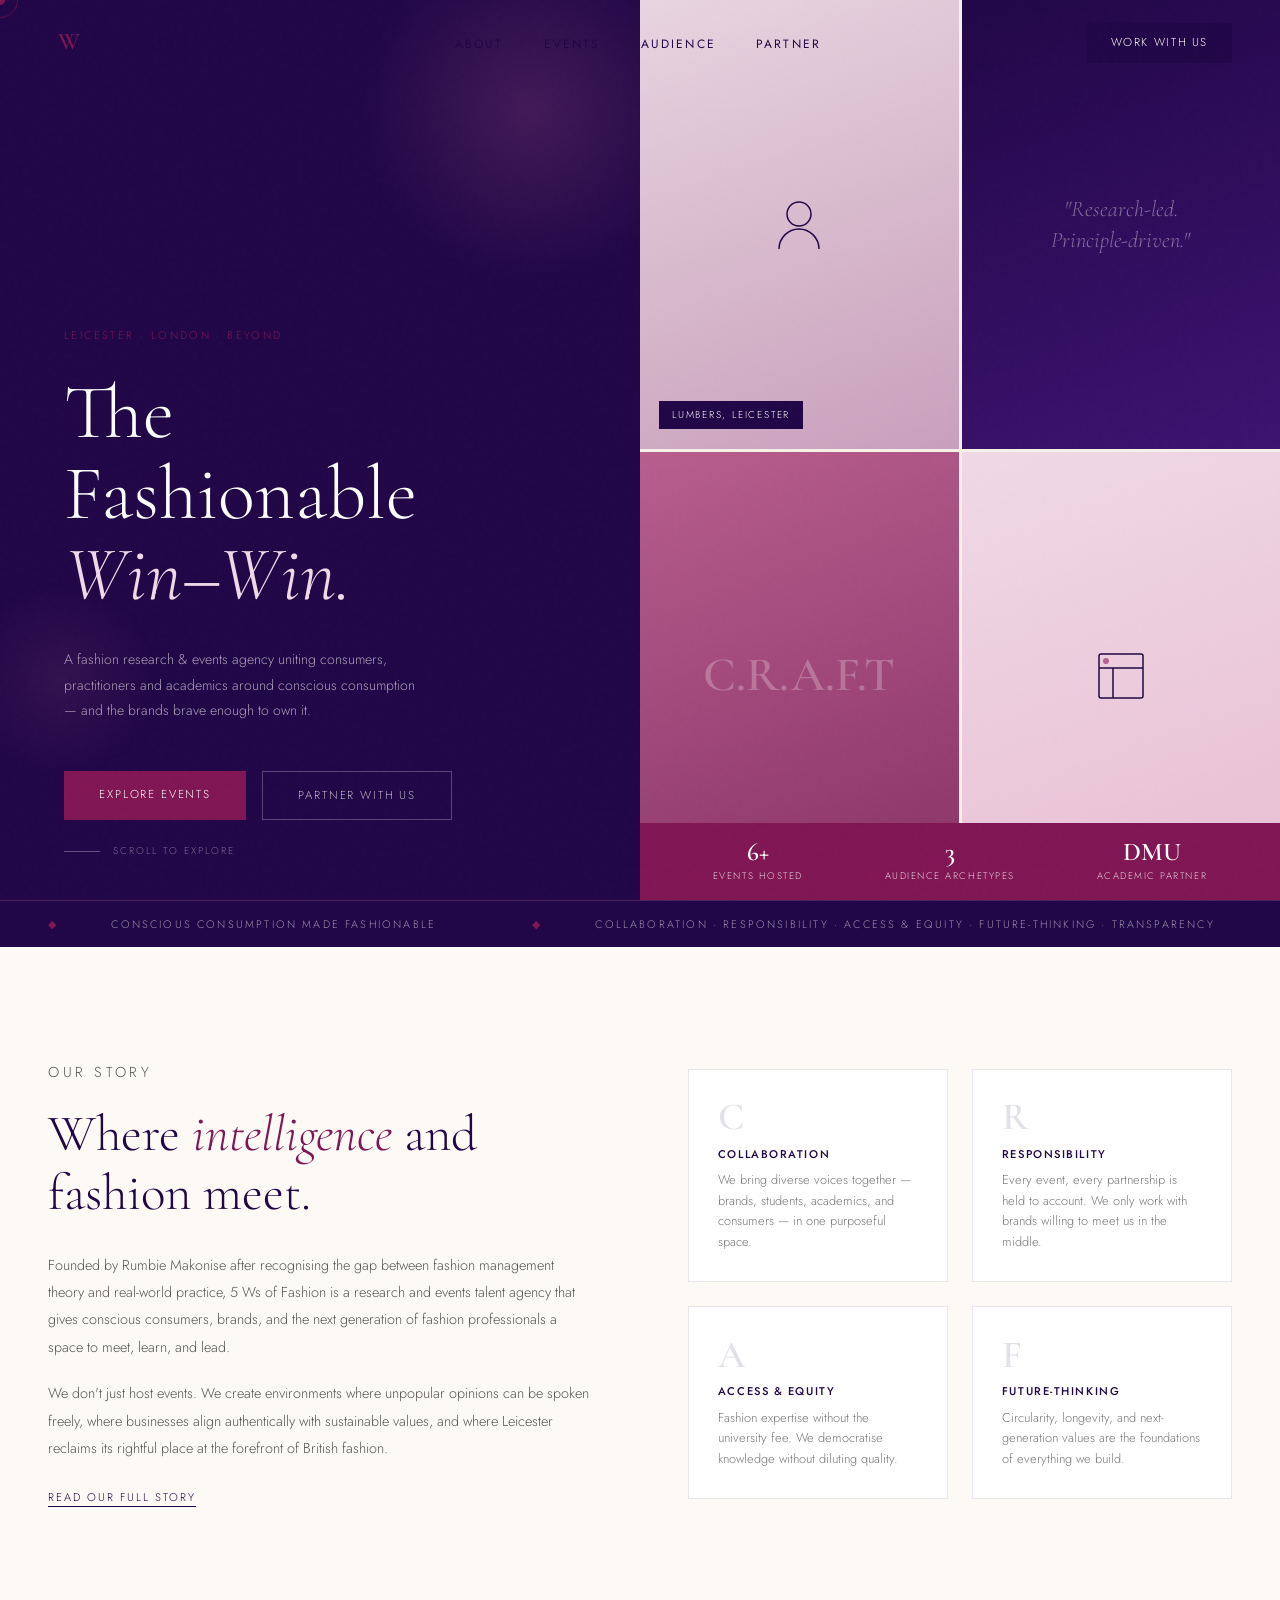
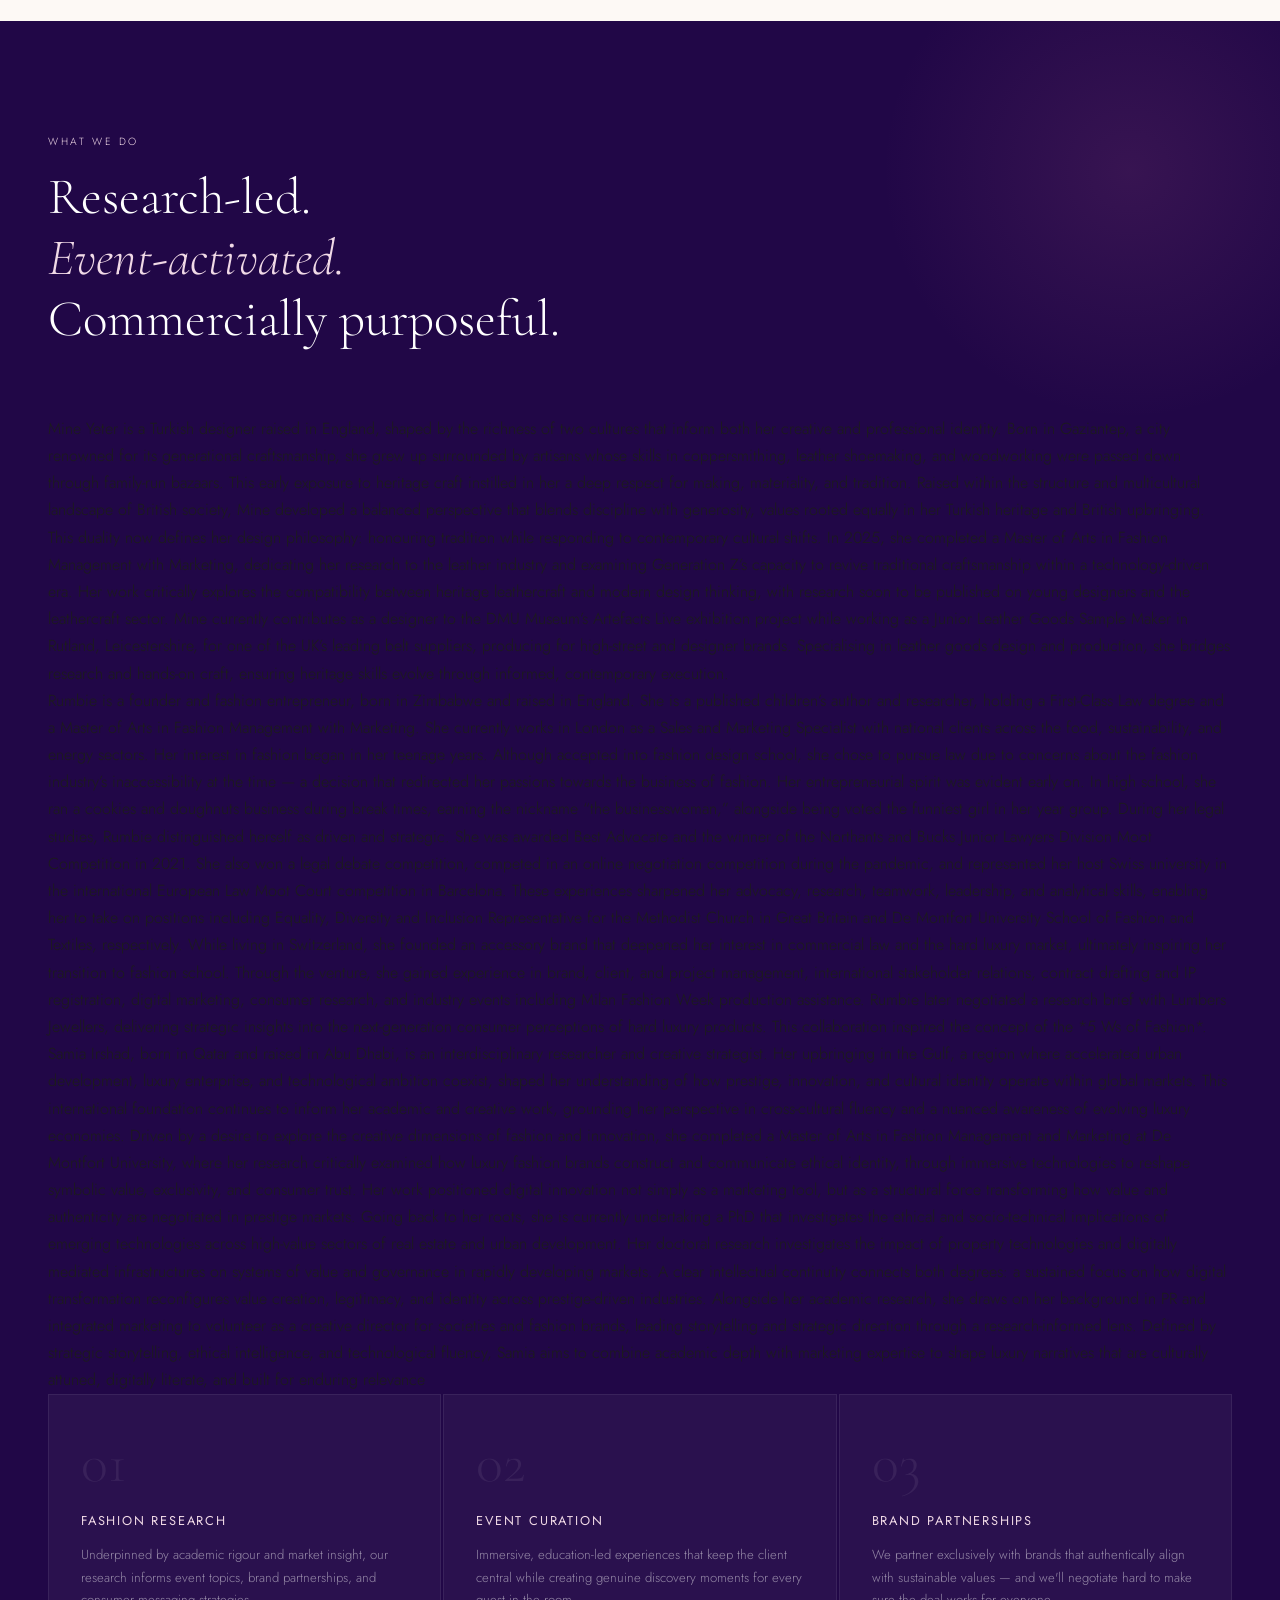
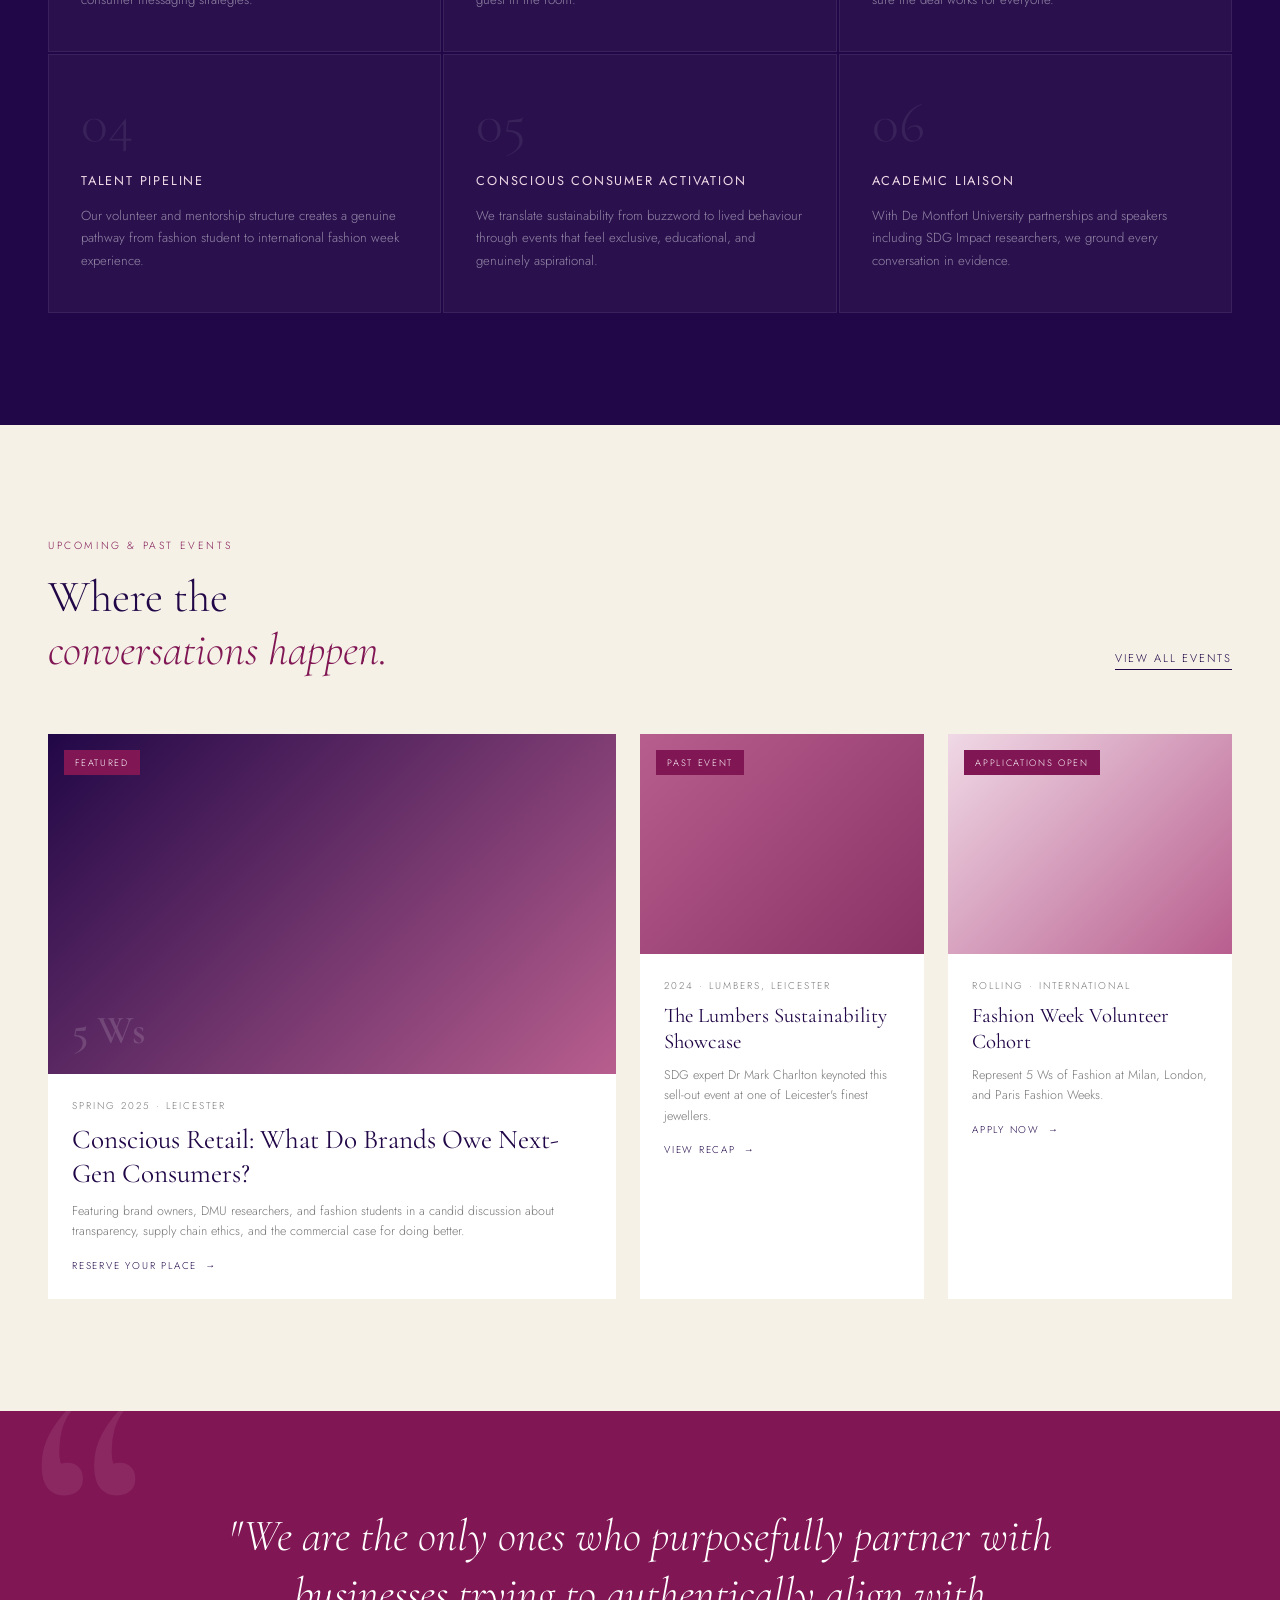
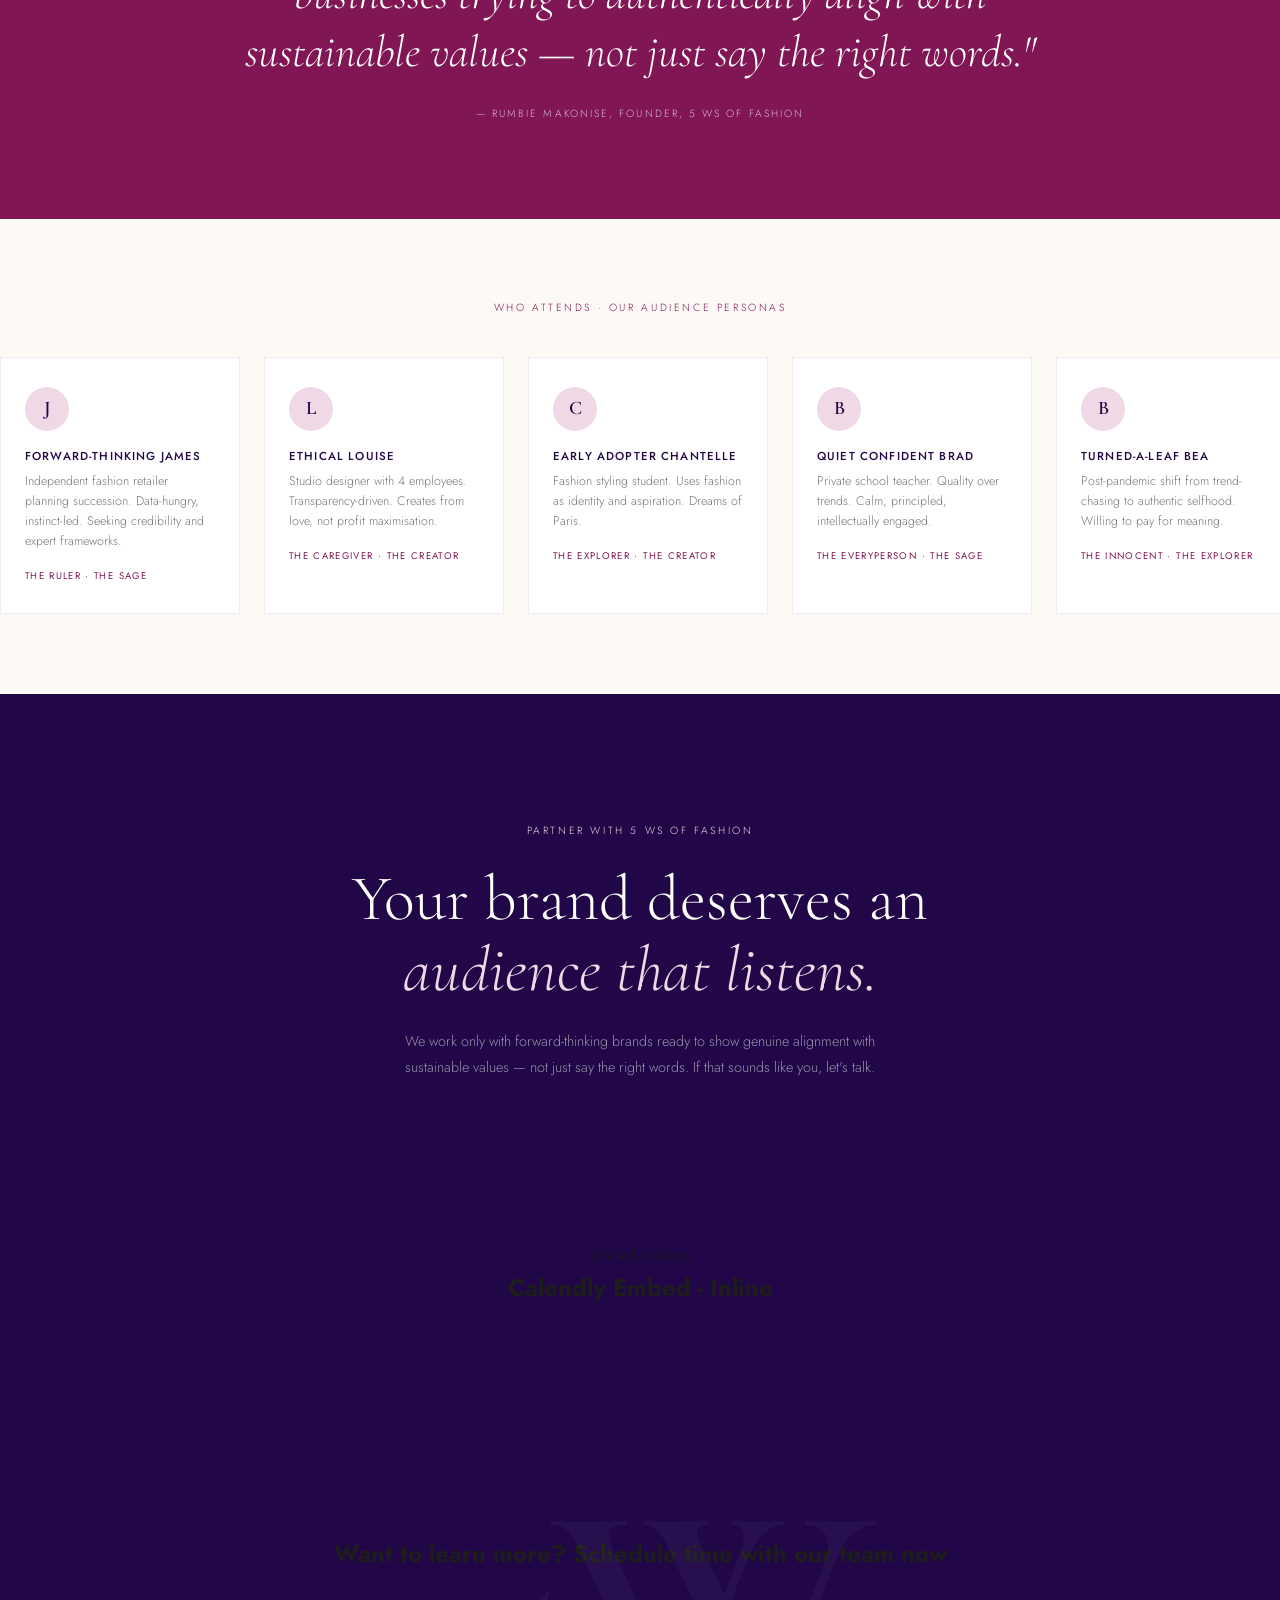
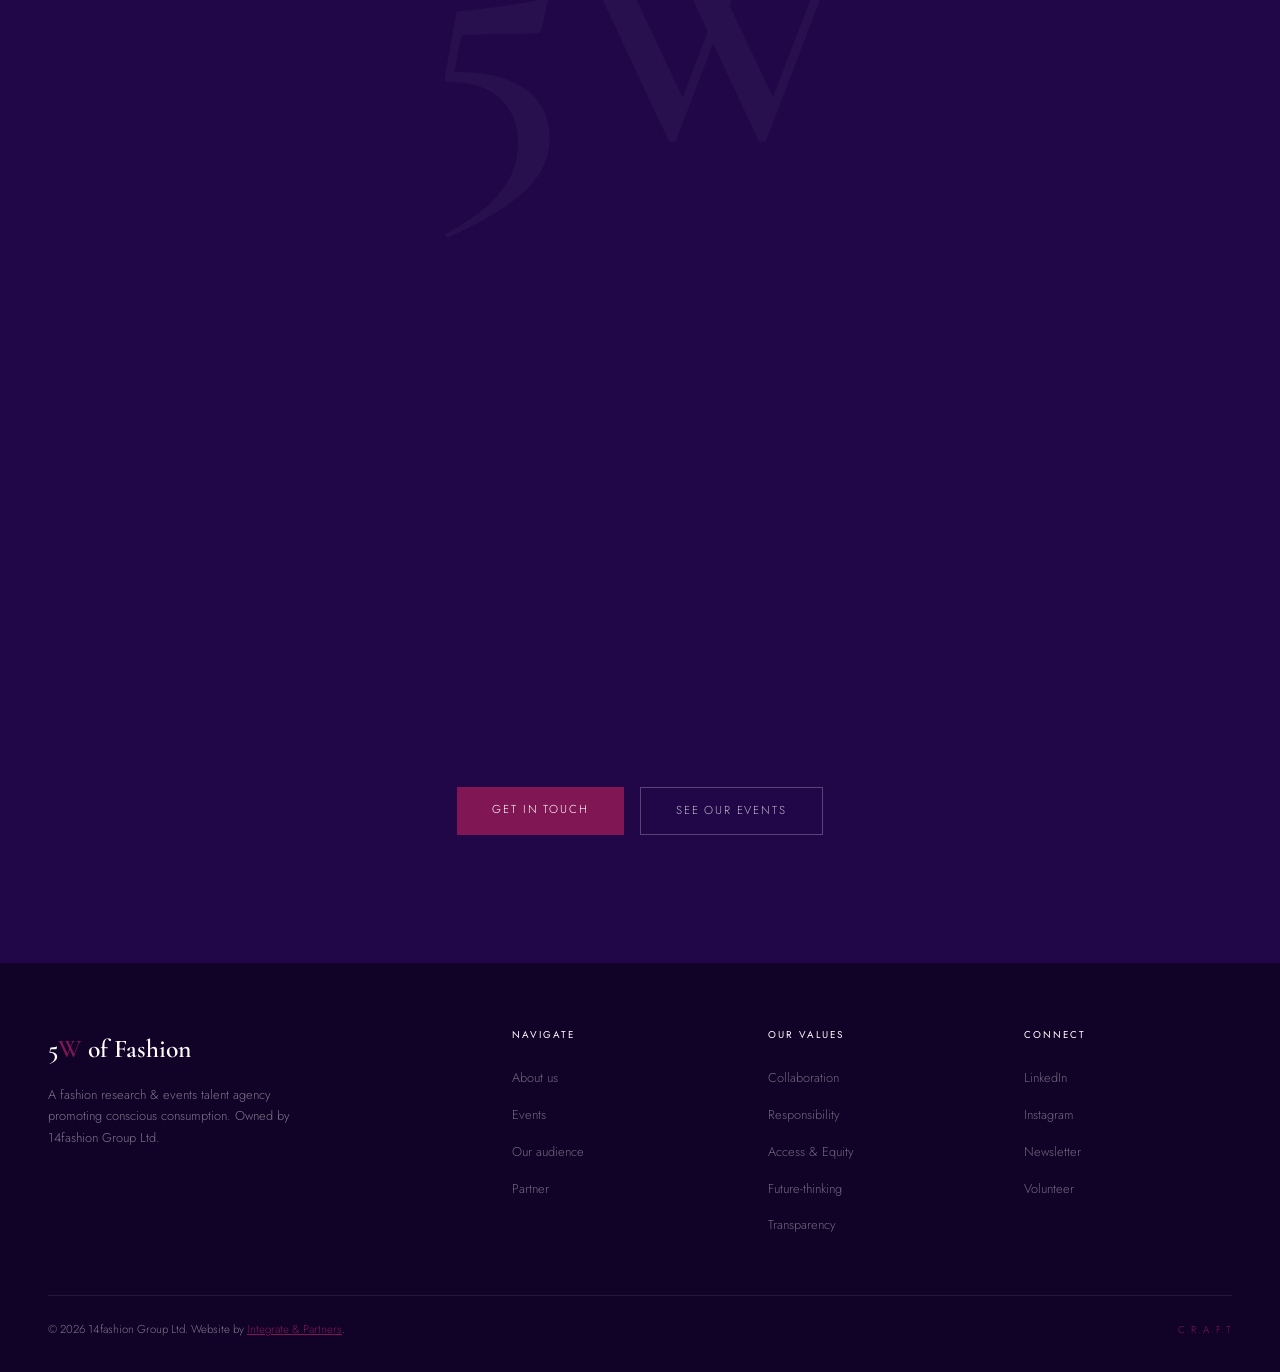
==== 5ws_landing.html @ b91f2f53 "- fixed: brand colors" ====
<!DOCTYPE html>
<html lang="en">
<head>
<meta charset="UTF-8">
<meta name="viewport" content="width=device-width, initial-scale=1.0">
<title>5 Ws of Fashion — The Fashionable Win-Win</title>
<link rel="preconnect" href="https://fonts.googleapis.com">
<link rel="preconnect" href="https://fonts.gstatic.com" crossorigin>
<link href="https://fonts.googleapis.com/css2?family=Cormorant+Garamond:ital,wght@0,300;0,400;0,600;1,300;1,400;1,600&family=Jost:wght@200;300;400;500&display=swap" rel="stylesheet">

<style>
  /* ─── TOKENS ─────────────────────────────────────────── */
  :root {
    --navy:   #210747;
    --pink:   #811654;
    --blush:  #f0d9e6;
    --cream:  #f5f1e7;
    --ivory:  #fdf9f5;
    --charcoal: #1d1d1b;
    --mid:    #7a7a7a;
    --white:  #ffffff;

    --font-display: 'Cormorant Garamond', Georgia, serif;
    --font-body:    'Jost', sans-serif;

    --ease-out: cubic-bezier(0.16, 1, 0.3, 1);
  }

  /* ─── RESET & BASE ───────────────────────────────────── */
  *, *::before, *::after { box-sizing: border-box; margin: 0; padding: 0; }
  html { scroll-behavior: smooth; }

  body {
    background: var(--ivory);
    color: var(--charcoal);
    font-family: var(--font-body);
    font-weight: 300;
    line-height: 1.7;
    overflow-x: hidden;
  }

  /* ─── CURSOR ─────────────────────────────────────────── */
  body { cursor: none; }
  .cursor {
    position: fixed; top: 0; left: 0; pointer-events: none; z-index: 9999;
    width: 10px; height: 10px; border-radius: 50%;
    background: var(--pink);
    transform: translate(-50%,-50%);
    transition: transform 0.08s var(--ease-out), width 0.3s, height 0.3s, background 0.3s;
  }
  .cursor-ring {
    position: fixed; top: 0; left: 0; pointer-events: none; z-index: 9998;
    width: 36px; height: 36px; border-radius: 50%;
    border: 1px solid var(--pink);
    transform: translate(-50%,-50%);
    transition: transform 0.22s var(--ease-out), width 0.3s, height 0.3s, opacity 0.3s;
    opacity: 0.6;
  }
  a:hover ~ .cursor, button:hover ~ .cursor { width: 20px; height: 20px; }

  /* ─── NAV ────────────────────────────────────────────── */
  nav {
    position: fixed; top: 0; left: 0; right: 0; z-index: 100;
    display: flex; align-items: center; justify-content: space-between;
    padding: 1.4rem 3rem;
    background: transparent;
    transition: background 0.5s, padding 0.4s;
  }
  nav.scrolled {
    background: rgba(247,243,238,0.92);
    backdrop-filter: blur(12px);
    padding: 1rem 3rem;
    border-bottom: 1px solid rgba(184,94,142,0.12);
  }
  .nav-logo {
    font-family: var(--font-display);
    font-size: 1.5rem;
    font-weight: 600;
    color: var(--navy);
    letter-spacing: 0.02em;
    text-decoration: none;
    cursor: none;
  }
  .nav-logo span { color: var(--pink); }
  .nav-links {
    display: flex; gap: 2.5rem; list-style: none;
  }
  .nav-links a {
    font-size: 0.75rem;
    font-weight: 400;
    letter-spacing: 0.18em;
    text-transform: uppercase;
    color: var(--navy);
    text-decoration: none;
    cursor: none;
    position: relative;
    padding-bottom: 2px;
  }
  .nav-links a::after {
    content: '';
    position: absolute; bottom: 0; left: 0;
    width: 0; height: 1px;
    background: var(--pink);
    transition: width 0.35s var(--ease-out);
  }
  .nav-links a:hover::after { width: 100%; }
  .nav-cta {
    font-size: 0.72rem; letter-spacing: 0.14em; text-transform: uppercase;
    color: var(--white); background: var(--navy);
    padding: 0.65rem 1.5rem;
    border: none; cursor: none;
    transition: background 0.3s;
    text-decoration: none;
  }
  .nav-cta:hover { background: var(--pink); }

  /* ─── HERO ───────────────────────────────────────────── */
  .hero {
    min-height: 100svh;
    display: grid;
    grid-template-columns: 1fr 1fr;
    position: relative;
    overflow: hidden;
  }

  .hero-left {
    background: var(--navy);
    display: flex; flex-direction: column;
    justify-content: flex-end;
    padding: 6rem 4rem 5rem;
    position: relative;
    overflow: hidden;
  }
  .hero-left::before {
    content: '';
    position: absolute; top: -60px; right: -60px;
    width: 340px; height: 340px; border-radius: 50%;
    background: radial-gradient(circle, rgba(184,94,142,0.22) 0%, transparent 70%);
    pointer-events: none;
  }
  .hero-left::after {
    content: '';
    position: absolute; bottom: 120px; left: -40px;
    width: 200px; height: 200px; border-radius: 50%;
    background: radial-gradient(circle, rgba(184,94,142,0.12) 0%, transparent 70%);
    pointer-events: none;
  }

  .hero-tag {
    font-size: 0.68rem; letter-spacing: 0.22em; text-transform: uppercase;
    color: var(--pink); margin-bottom: 1.8rem;
    opacity: 0; animation: fadeUp 0.9s 0.3s var(--ease-out) forwards;
  }

  .hero-headline {
    font-family: var(--font-display);
    font-size: clamp(3.2rem, 6vw, 5.5rem);
    font-weight: 300;
    line-height: 1.05;
    color: var(--white);
    margin-bottom: 2rem;
    opacity: 0; animation: fadeUp 0.9s 0.5s var(--ease-out) forwards;
  }
  .hero-headline em {
    font-style: italic; color: var(--blush);
    display: block;
  }

  .hero-desc {
    font-size: 0.88rem; color: rgba(255,255,255,0.62);
    max-width: 360px; line-height: 1.8;
    margin-bottom: 3rem;
    opacity: 0; animation: fadeUp 0.9s 0.7s var(--ease-out) forwards;
  }

  .hero-btns {
    display: flex; gap: 1rem;
    opacity: 0; animation: fadeUp 0.9s 0.9s var(--ease-out) forwards;
  }
  .btn-primary {
    background: var(--pink); color: var(--white);
    padding: 0.85rem 2.2rem;
    font-size: 0.72rem; letter-spacing: 0.16em; text-transform: uppercase;
    border: none; cursor: none;
    transition: background 0.3s, transform 0.2s;
    text-decoration: none; display: inline-block;
  }
  .btn-primary:hover { background: #a0427a; transform: translateY(-2px); }
  .btn-ghost {
    background: transparent; color: rgba(255,255,255,0.7);
    padding: 0.85rem 2.2rem;
    font-size: 0.72rem; letter-spacing: 0.16em; text-transform: uppercase;
    border: 1px solid rgba(255,255,255,0.25); cursor: none;
    transition: border-color 0.3s, color 0.3s;
    text-decoration: none; display: inline-block;
  }
  .btn-ghost:hover { border-color: var(--pink); color: var(--white); }

  .hero-scroll-hint {
    position: absolute; bottom: 2.5rem; left: 4rem;
    display: flex; align-items: center; gap: 0.8rem;
    font-size: 0.62rem; letter-spacing: 0.2em; text-transform: uppercase;
    color: rgba(255,255,255,0.4);
    opacity: 0; animation: fadeUp 0.8s 1.3s var(--ease-out) forwards;
  }
  .scroll-line {
    width: 36px; height: 1px; background: rgba(255,255,255,0.3);
    position: relative; overflow: hidden;
  }
  .scroll-line::after {
    content: '';
    position: absolute; top: 0; left: -100%;
    width: 100%; height: 100%; background: var(--pink);
    animation: scrollLine 1.8s 1.5s ease-in-out infinite;
  }
  @keyframes scrollLine {
    0% { left: -100%; } 50% { left: 0; } 100% { left: 100%; }
  }

  /* Hero right — editorial photo collage */
  .hero-right {
    background: var(--cream);
    position: relative;
    overflow: hidden;
    display: grid;
    grid-template-rows: 1fr 1fr;
    grid-template-columns: 1fr 1fr;
    gap: 3px;
  }
  .hero-photo {
    overflow: hidden; position: relative;
  }
  .hero-photo img {
    width: 100%; height: 100%; object-fit: cover;
    transition: transform 0.8s var(--ease-out);
  }
  .hero-photo:hover img { transform: scale(1.04); }

  /* Overlay tag on one of the hero photos */
  .hero-photo-tag {
    position: absolute; bottom: 1.2rem; left: 1.2rem;
    background: var(--navy);
    color: var(--white);
    font-size: 0.62rem; letter-spacing: 0.18em; text-transform: uppercase;
    padding: 0.35rem 0.8rem;
    pointer-events: none;
  }

  /* Stat strip across hero-right */
  .hero-stats-strip {
    position: absolute; bottom: 0; left: 0; right: 0;
    background: var(--pink);
    display: flex; justify-content: space-around;
    padding: 1rem 2rem;
    z-index: 10;
    opacity: 0; animation: fadeUp 0.8s 1.1s var(--ease-out) forwards;
  }
  .stat-item { text-align: center; }
  .stat-num {
    font-family: var(--font-display);
    font-size: 1.6rem; font-weight: 600; color: var(--white);
    line-height: 1;
  }
  .stat-label {
    font-size: 0.6rem; letter-spacing: 0.16em; text-transform: uppercase;
    color: rgba(255,255,255,0.8); margin-top: 0.2rem;
  }

  /* ─── TICKER ─────────────────────────────────────────── */
  .ticker-wrap {
    background: var(--navy); padding: 0.85rem 0;
    overflow: hidden; border-top: 1px solid rgba(184,94,142,0.3);
  }
  .ticker {
    display: flex; gap: 0;
    animation: ticker 28s linear infinite;
    width: max-content;
  }
  .ticker-item {
    white-space: nowrap;
    font-size: 0.68rem; letter-spacing: 0.2em; text-transform: uppercase;
    color: rgba(255,255,255,0.55);
    padding: 0 3rem;
  }
  .ticker-item span { color: var(--pink); margin-right: 3rem; }
  @keyframes ticker { 0% { transform: translateX(0); } 100% { transform: translateX(-50%); } }

  /* ─── ABOUT / CRAFT VALUES ───────────────────────────── */
  .section { padding: 7rem 3rem; }
  .section-inner { max-width: 1200px; margin: 0 auto; }

  .section-label {
    font-size: 0.65rem; letter-spacing: 0.25em; text-transform: uppercase;
    color: var(--pink); margin-bottom: 1rem;
  }

  .about-grid {
    display: grid; grid-template-columns: 1fr 1fr;
    gap: 6rem; align-items: center;
  }
  .about-text h2 {
    font-family: var(--font-display);
    font-size: clamp(2.4rem, 4vw, 3.6rem);
    font-weight: 300; line-height: 1.15;
    color: var(--navy); margin-bottom: 1.8rem;
  }
  .about-text h2 em { font-style: italic; color: var(--pink); }
  .about-text p {
    font-size: 0.9rem; color: #555; line-height: 1.9;
    margin-bottom: 1.2rem;
  }
  .about-link {
    font-size: 0.7rem; letter-spacing: 0.18em; text-transform: uppercase;
    color: var(--navy); text-decoration: none; cursor: none;
    border-bottom: 1px solid var(--navy); padding-bottom: 1px;
    transition: color 0.3s, border-color 0.3s;
  }
  .about-link:hover { color: var(--pink); border-color: var(--pink); }

  /* CRAFT pillars */
  .craft-pillars {
    display: grid; grid-template-columns: 1fr 1fr; gap: 1.5rem;
  }
  .craft-pill {
    padding: 1.8rem;
    border: 1px solid rgba(33,7,71,0.1);
    position: relative; overflow: hidden;
    transition: border-color 0.3s, transform 0.3s;
    background: var(--white);
  }
  .craft-pill::before {
    content: '';
    position: absolute; top: 0; left: 0;
    width: 3px; height: 100%;
    background: var(--pink);
    transform: scaleY(0); transform-origin: top;
    transition: transform 0.4s var(--ease-out);
  }
  .craft-pill:hover { border-color: var(--pink); transform: translateY(-4px); }
  .craft-pill:hover::before { transform: scaleY(1); }
  .craft-letter {
    font-family: var(--font-display);
    font-size: 2.4rem; font-weight: 600;
    color: var(--navy); opacity: 0.12;
    line-height: 1;
    margin-bottom: 0.5rem;
  }
  .craft-title {
    font-size: 0.7rem; letter-spacing: 0.14em; text-transform: uppercase;
    color: var(--navy); margin-bottom: 0.4rem; font-weight: 500;
  }
  .craft-desc {
    font-size: 0.8rem; color: #777; line-height: 1.6;
  }

  /* ─── WHAT WE DO (dark section) ──────────────────────── */
  .dark-section {
    background: var(--navy);
    padding: 7rem 3rem;
    position: relative; overflow: hidden;
  }
  .dark-section::before {
    content: '';
    position: absolute; top: -100px; right: -100px;
    width: 500px; height: 500px; border-radius: 50%;
    background: radial-gradient(circle, rgba(184,94,142,0.15) 0%, transparent 70%);
    pointer-events: none;
  }
  .dark-inner { max-width: 1200px; margin: 0 auto; }
  .dark-section .section-label { color: var(--blush); }

  .dark-section h2 {
    font-family: var(--font-display);
    font-size: clamp(2.2rem, 4vw, 3.5rem);
    font-weight: 300; color: var(--white);
    margin-bottom: 4rem; max-width: 600px; line-height: 1.2;
  }
  .dark-section h2 em { font-style: italic; color: var(--blush); }

  .services-grid {
    display: grid; grid-template-columns: repeat(3, 1fr); gap: 2px;
  }
  .service-card {
    background: rgba(255,255,255,0.04);
    padding: 2.5rem 2rem;
    border: 1px solid rgba(255,255,255,0.07);
    transition: background 0.3s;
    position: relative; overflow: hidden;
    cursor: none;
  }
  .service-card:hover { background: rgba(184,94,142,0.12); }
  .service-num {
    font-family: var(--font-display);
    font-size: 3.5rem; font-weight: 300;
    color: rgba(255,255,255,0.07); line-height: 1;
    margin-bottom: 1.2rem;
  }
  .service-title {
    font-size: 0.8rem; letter-spacing: 0.14em; text-transform: uppercase;
    color: var(--blush); margin-bottom: 0.8rem; font-weight: 400;
  }
  .service-desc {
    font-size: 0.82rem; color: rgba(255,255,255,0.5); line-height: 1.7;
  }

  /* ─── EVENTS SECTION ─────────────────────────────────── */
  .events-section { padding: 7rem 3rem; background: var(--cream); }
  .events-inner { max-width: 1200px; margin: 0 auto; }

  .events-header {
    display: flex; justify-content: space-between; align-items: flex-end;
    margin-bottom: 3.5rem;
  }
  .events-header h2 {
    font-family: var(--font-display);
    font-size: clamp(2.2rem, 3.5vw, 3rem);
    font-weight: 300; color: var(--navy); line-height: 1.2;
  }
  .events-header h2 em { font-style: italic; color: var(--pink); }

  .events-grid { display: grid; grid-template-columns: 2fr 1fr 1fr; gap: 1.5rem; }

  .event-card {
    background: var(--white);
    overflow: hidden;
    transition: transform 0.4s var(--ease-out), box-shadow 0.4s;
    cursor: none;
    position: relative;
  }
  .event-card:hover { transform: translateY(-6px); box-shadow: 0 24px 60px rgba(33,7,71,0.12); }
  .event-card-img {
    height: 220px; overflow: hidden;
    background: linear-gradient(135deg, var(--blush) 0%, var(--cream) 100%);
    position: relative;
  }
  .event-card-img img { width: 100%; height: 100%; object-fit: cover; display: block; }

  /* Placeholder gradient images for cards without real photos */
  .event-img-placeholder {
    width: 100%; height: 100%;
    display: flex; align-items: center; justify-content: center;
  }
  .event-img-placeholder svg { opacity: 0.2; }

  .event-card:first-child .event-card-img { height: 340px; }

  .event-badge {
    position: absolute; top: 1rem; left: 1rem;
    background: var(--pink); color: var(--white);
    font-size: 0.58rem; letter-spacing: 0.18em; text-transform: uppercase;
    padding: 0.3rem 0.7rem;
  }
  .event-card-body { padding: 1.5rem; }
  .event-date {
    font-size: 0.62rem; letter-spacing: 0.2em; text-transform: uppercase;
    color: var(--mid); margin-bottom: 0.5rem;
  }
  .event-title {
    font-family: var(--font-display);
    font-size: 1.3rem; font-weight: 400;
    color: var(--navy); margin-bottom: 0.6rem; line-height: 1.25;
  }
  .event-card:first-child .event-title { font-size: 1.7rem; }
  .event-desc {
    font-size: 0.78rem; color: #777; line-height: 1.65;
    margin-bottom: 1rem;
  }
  .event-link {
    font-size: 0.62rem; letter-spacing: 0.18em; text-transform: uppercase;
    color: var(--navy); text-decoration: none; cursor: none;
    display: flex; align-items: center; gap: 0.5rem;
    transition: color 0.3s;
  }
  .event-link::after { content: '→'; transition: transform 0.3s; }
  .event-link:hover { color: var(--pink); }
  .event-link:hover::after { transform: translateX(4px); }

  /* ─── AUDIENCE / QUOTE STRIP ─────────────────────────── */
  .quote-section {
    padding: 6rem 3rem;
    background: var(--pink);
    text-align: center;
    position: relative; overflow: hidden;
  }
  .quote-section::before {
    content: '\201C';
    font-family: var(--font-display);
    font-size: 20rem; font-weight: 600;
    color: rgba(255,255,255,0.08);
    position: absolute; top: -4rem; left: 2rem;
    line-height: 1; pointer-events: none;
  }
  .quote-text {
    font-family: var(--font-display);
    font-size: clamp(1.8rem, 3.5vw, 2.8rem);
    font-weight: 300; font-style: italic;
    color: var(--white); max-width: 860px;
    margin: 0 auto 1.5rem; line-height: 1.3;
  }
  .quote-attr {
    font-size: 0.65rem; letter-spacing: 0.2em; text-transform: uppercase;
    color: rgba(255,255,255,0.7);
  }

  /* ─── AUDIENCE PERSONAS MARQUEE ──────────────────────── */
  .personas-section { padding: 5rem 0; overflow: hidden; background: var(--ivory); }
  .personas-label {
    font-size: 0.65rem; letter-spacing: 0.25em; text-transform: uppercase;
    color: var(--pink); text-align: center; margin-bottom: 2.5rem; padding: 0 3rem;
  }
  .personas-track {
    display: flex; gap: 1.5rem;
    animation: personaScroll 22s linear infinite;
    width: max-content;
  }
  .personas-track:hover { animation-play-state: paused; }
  @keyframes personaScroll {
    0% { transform: translateX(0); } 100% { transform: translateX(-50%); }
  }
  .persona-card {
    width: 240px; flex-shrink: 0;
    background: var(--white);
    border: 1px solid rgba(33,7,71,0.08);
    padding: 1.8rem 1.5rem;
    transition: transform 0.3s, border-color 0.3s;
    cursor: none;
  }
  .persona-card:hover { transform: translateY(-4px); border-color: var(--pink); }
  .persona-icon {
    width: 44px; height: 44px; border-radius: 50%;
    background: var(--blush);
    display: flex; align-items: center; justify-content: center;
    font-family: var(--font-display); font-size: 1.2rem; font-weight: 600;
    color: var(--navy); margin-bottom: 1rem;
  }
  .persona-name {
    font-size: 0.72rem; letter-spacing: 0.1em; text-transform: uppercase;
    color: var(--navy); margin-bottom: 0.4rem; font-weight: 500;
  }
  .persona-desc { font-size: 0.78rem; color: #777; line-height: 1.6; }
  .persona-archetype {
    margin-top: 1rem; font-size: 0.6rem; letter-spacing: 0.14em;
    text-transform: uppercase; color: var(--pink); font-weight: 400;
  }

  /* ─── PARTNER CTA ────────────────────────────────────── */
  .cta-section {
    padding: 8rem 3rem;
    background: var(--navy);
    text-align: center; position: relative; overflow: hidden;
  }
  .cta-section::after {
    content: '5W';
    font-family: var(--font-display);
    font-size: 22rem; font-weight: 600;
    color: rgba(255,255,255,0.03);
    position: absolute; top: 50%; left: 50%;
    transform: translate(-50%,-50%);
    pointer-events: none; white-space: nowrap;
    letter-spacing: -0.05em;
  }
  .cta-label {
    font-size: 0.65rem; letter-spacing: 0.25em; text-transform: uppercase;
    color: var(--blush); margin-bottom: 1.5rem;
  }
  .cta-h2 {
    font-family: var(--font-display);
    font-size: clamp(2.5rem, 5vw, 4.5rem);
    font-weight: 300; color: var(--white);
    line-height: 1.1; margin-bottom: 1.5rem;
  }
  .cta-h2 em { font-style: italic; color: var(--blush); }
  .cta-desc {
    font-size: 0.9rem; color: rgba(255,255,255,0.55);
    max-width: 520px; margin: 0 auto 3rem; line-height: 1.8;
  }
  .cta-btns { display: flex; justify-content: center; gap: 1rem; }

  /* ─── FOOTER ─────────────────────────────────────────── */
  footer {
    background: #110328;
    padding: 4rem 3rem 2rem;
    color: rgba(255,255,255,0.45);
  }
  .footer-inner { max-width: 1200px; margin: 0 auto; }
  .footer-grid {
    display: grid; grid-template-columns: 2fr 1fr 1fr 1fr;
    gap: 3rem; margin-bottom: 3rem;
  }
  .footer-brand-name {
    font-family: var(--font-display);
    font-size: 1.6rem; font-weight: 600;
    color: var(--white); margin-bottom: 0.8rem;
  }
  .footer-brand-name span { color: var(--pink); }
  .footer-tagline { font-size: 0.8rem; line-height: 1.7; max-width: 260px; }
  .footer-col h4 {
    font-size: 0.62rem; letter-spacing: 0.2em; text-transform: uppercase;
    color: var(--white); margin-bottom: 1.2rem; font-weight: 400;
  }
  .footer-col ul { list-style: none; }
  .footer-col li { margin-bottom: 0.6rem; }
  .footer-col a {
    font-size: 0.8rem; color: rgba(255,255,255,0.4);
    text-decoration: none; cursor: none;
    transition: color 0.3s;
  }
  .footer-col a:hover { color: var(--pink); }
  .footer-bottom {
    border-top: 1px solid rgba(255,255,255,0.08);
    padding-top: 1.5rem;
    display: flex; justify-content: space-between; align-items: center;
  }
  .footer-bottom p { font-size: 0.72rem; }
  .footer-craft {
    font-size: 0.62rem; letter-spacing: 0.18em; text-transform: uppercase;
    color: var(--pink);
  }

  /* ─── KEYFRAMES ──────────────────────────────────────── */
  @keyframes fadeUp {
    from { opacity: 0; transform: translateY(24px); }
    to   { opacity: 1; transform: translateY(0); }
  }

  /* ─── SCROLL REVEAL ──────────────────────────────────── */
  .reveal {
    opacity: 0; transform: translateY(30px);
    transition: opacity 0.8s var(--ease-out), transform 0.8s var(--ease-out);
  }
  .reveal.visible { opacity: 1; transform: translateY(0); }

  /* ─── GRAIN OVERLAY ──────────────────────────────────── */
  body::before {
    content: '';
    position: fixed; inset: 0; z-index: 9990;
    pointer-events: none;
    background-image: url("data:image/svg+xml,%3Csvg viewBox='0 0 200 200' xmlns='http://www.w3.org/2000/svg'%3E%3Cfilter id='noise'%3E%3CfeTurbulence type='fractalNoise' baseFrequency='0.9' numOctaves='4' stitchTiles='stitch'/%3E%3C/filter%3E%3Crect width='100%25' height='100%25' filter='url(%23noise)' opacity='0.03'/%3E%3C/svg%3E");
    opacity: 0.4;
  }
</style>
</head>
<body>

<!-- Custom Cursor -->
<div class="cursor" id="cursor"></div>
<div class="cursor-ring" id="cursorRing"></div>

<!-- ── NAV ──────────────────────────────────────────────── -->
<nav id="nav">
  <a href="#" class="nav-logo">5<span>W</span> of Fashion</a>
  <ul class="nav-links">
    <li><a href="#about">About</a></li>
    <li><a href="#events">Events</a></li>
    <li><a href="#audience">Audience</a></li>
    <li><a href="#partner">Partner</a></li>
  </ul>
  <a href="#partner" class="nav-cta">Work with us</a>
</nav>

<!-- ── HERO ─────────────────────────────────────────────── -->
<section class="hero" id="top">
  <div class="hero-left">
    <p class="hero-tag">Leicester · London · Beyond</p>
    <h1 class="hero-headline">
      The<br>Fashionable<br><em>Win–Win.</em>
    </h1>
    <p class="hero-desc">A fashion research &amp; events agency uniting consumers, practitioners and academics around conscious consumption — and the brands brave enough to own it.</p>
    <div class="hero-btns">
      <a href="#events" class="btn-primary">Explore Events</a>
      <a href="#partner" class="btn-ghost">Partner With Us</a>
    </div>
    <div class="hero-scroll-hint">
      <div class="scroll-line"></div>
      Scroll to explore
    </div>
  </div>

  <div class="hero-right">
    <!-- Editorial photo grid — real imagery from 5W events represented as styled placeholders -->
    <div class="hero-photo" style="grid-column:1; grid-row:1;">
      <div style="width:100%;height:100%;background:linear-gradient(160deg,#e8d5e0 0%,#c9a0bc 100%);display:flex;align-items:center;justify-content:center;">
        <svg width="60" height="60" viewBox="0 0 60 60" fill="none" xmlns="http://www.w3.org/2000/svg"><circle cx="30" cy="20" r="12" stroke="#210747" stroke-width="1.5"/><path d="M10 55c0-11.046 8.954-20 20-20s20 8.954 20 20" stroke="#210747" stroke-width="1.5"/></svg>
      </div>
      <div class="hero-photo-tag">Lumbers, Leicester</div>
    </div>
    <div class="hero-photo" style="grid-column:2; grid-row:1;">
      <div style="width:100%;height:100%;background:linear-gradient(160deg,#210747 0%,#3d1370 100%);display:flex;align-items:center;justify-content:center;">
        <p style="font-family:'Cormorant Garamond',serif;font-size:1.4rem;color:rgba(255,255,255,0.4);text-align:center;padding:1rem;font-style:italic;line-height:1.4;">"Research-led.<br>Principle-driven."</p>
      </div>
    </div>
    <div class="hero-photo" style="grid-column:1; grid-row:2;">
      <div style="width:100%;height:100%;background:linear-gradient(160deg,#b85e8e 0%,#8a3266 100%);display:flex;align-items:center;justify-content:center;">
        <p style="font-family:'Cormorant Garamond',serif;font-size:3rem;color:rgba(255,255,255,0.25);font-weight:600;">C.R.A.F.T</p>
      </div>
    </div>
    <div class="hero-photo" style="grid-column:2; grid-row:2;">
      <div style="width:100%;height:100%;background:linear-gradient(160deg,#f0d9e6 0%,#e8bfd3 100%);display:flex;align-items:center;justify-content:center;">
        <svg width="60" height="60" viewBox="0 0 60 60" fill="none" xmlns="http://www.w3.org/2000/svg"><rect x="8" y="8" width="44" height="44" rx="2" stroke="#210747" stroke-width="1.5"/><path d="M8 22h44M22 22v30" stroke="#210747" stroke-width="1.5"/><circle cx="15" cy="15" r="3" fill="#b85e8e"/></svg>
      </div>
      <div class="hero-photo-tag">Events Agency</div>
    </div>

    <!-- Stats strip -->
    <div class="hero-stats-strip">
      <div class="stat-item">
        <div class="stat-num">6+</div>
        <div class="stat-label">Events hosted</div>
      </div>
      <div class="stat-item">
        <div class="stat-num">3</div>
        <div class="stat-label">Audience archetypes</div>
      </div>
      <div class="stat-item">
        <div class="stat-num">DMU</div>
        <div class="stat-label">Academic partner</div>
      </div>
    </div>
  </div>
</section>

<!-- ── TICKER ────────────────────────────────────────────── -->
<div class="ticker-wrap">
  <div class="ticker">
    <span class="ticker-item"><span>◆</span> Conscious Consumption Made Fashionable</span>
    <span class="ticker-item"><span>◆</span> Collaboration · Responsibility · Access &amp; Equity · Future-thinking · Transparency</span>
    <span class="ticker-item"><span>◆</span> Milan · London · Paris · Leicester</span>
    <span class="ticker-item"><span>◆</span> The Fashionable Win-Win</span>
    <span class="ticker-item"><span>◆</span> Conscious Consumption Made Fashionable</span>
    <span class="ticker-item"><span>◆</span> Collaboration · Responsibility · Access &amp; Equity · Future-thinking · Transparency</span>
    <span class="ticker-item"><span>◆</span> Milan · London · Paris · Leicester</span>
    <span class="ticker-item"><span>◆</span> The Fashionable Win-Win</span>
  </div>
</div>

<!-- ── ABOUT & CRAFT ─────────────────────────────────────── -->
<section class="section" id="about">
  <div class="section-inner">
    <div class="about-grid">
      <div class="about-text reveal">
        <p class="section-label">Our Story</p>
        <h2>Where <em>intelligence</em> and fashion meet.</h2>
        <p>Founded by Rumbie Makonise after recognising the gap between fashion management theory and real-world practice, 5 Ws of Fashion is a research and events talent agency that gives conscious consumers, brands, and the next generation of fashion professionals a space to meet, learn, and lead.</p>
        <p>We don't just host events. We create environments where unpopular opinions can be spoken freely, where businesses align authentically with sustainable values, and where Leicester reclaims its rightful place at the forefront of British fashion.</p>
        <a href="#" class="about-link">Read our full story</a>
      </div>

      <div class="craft-pillars reveal">
        <div class="craft-pill">
          <div class="craft-letter">C</div>
          <div class="craft-title">Collaboration</div>
          <div class="craft-desc">We bring diverse voices together — brands, students, academics, and consumers — in one purposeful space.</div>
        </div>
        <div class="craft-pill">
          <div class="craft-letter">R</div>
          <div class="craft-title">Responsibility</div>
          <div class="craft-desc">Every event, every partnership is held to account. We only work with brands willing to meet us in the middle.</div>
        </div>
        <div class="craft-pill">
          <div class="craft-letter">A</div>
          <div class="craft-title">Access &amp; Equity</div>
          <div class="craft-desc">Fashion expertise without the university fee. We democratise knowledge without diluting quality.</div>
        </div>
        <div class="craft-pill">
          <div class="craft-letter">F</div>
          <div class="craft-title">Future-thinking</div>
          <div class="craft-desc">Circularity, longevity, and next-generation values are the foundations of everything we build.</div>
        </div>
      </div>
    </div>
  </div>
</section>

<!-- ── WHAT WE DO ────────────────────────────────────────── -->
<section class="dark-section">
  <div class="dark-inner">
    <p class="section-label">What We Do</p>
    <h2>Research-led.<br><em>Event-activated.</em><br>Commercially purposeful.</h2>

<p> Mine Yeter is a Turkish designer raised in England, shaped by the richness of two cultures that inform both her creative and professional identity. Born in Gaziantep, a city renowned for its generational craftsmanship, she grew up surrounded by artisans whose skills in coppersmithing, leather shoemaking, and woodworking were passed down through family-run bazaars. This early exposure to heritage craft instilled in her a deep respect for making, materiality, and tradition.
Raised within the structure and multicultural landscape of British society, Mine developed a balanced perspective that blends discipline with generosity, values rooted equally in her Turkish heritage and British upbringing. This duality now defines her design philosophy: honouring tradition while responding to contemporary cultural shifts.
In 2025, she completed a Master of Arts in Fashion Management with Marketing, dedicating her research to the leather industry and examining Generation Z’s capacity to revive traditional craftsmanship within a technology-driven era. Her work critically explores the compatibility between heritage leathercraft and modern design thinking, with research soon to be published on young designers and the leathercraft sector.
Mine currently contributes as a designer to the DMU Museum’s Artefacts Live exhibition project while working as a Junior Leather Goods Sample Maker in Rutland, Leicestershire, for one of the UK’s leading belt suppliers, producing for high-street and designer brands. Specialising in leather goods design and production, she bridges research and hands-on craft, ensuring heritage skills evolve through informed, contemporary execution.</p>
<p>Rumbie is a founder and fashion entrepreneur, born in Zimbabwe and raised in England. She is a published children’s author and researcher, holding a First-Class Law degree and a Master of Arts in Fashion Management with Marketing. She currently works in London as a Sales and Marketing Specialist with national clients across the food, sustainability, and energy sectors.
Her interest in fashion began in her teenage years. Although accepted into fashion design school, she chose to pursue law due to concerns about the fashion industry’s inaccessibility at the time — a decision that redirected her passions towards the business of fashion. Her entrepreneurial spirit was evident early on. In high school, she ran a cookies and doughnuts business during break times, earning the nickname “the businesswoman,” alongside being voted the funniest girl in her year group.
During her legal studies, Rumbie distinguished herself as driven and strategic. She was awarded Best Advocate and the winner of the Northants and Bucks Junior Lawyers Division Moot Competition in 2021. She also won a legal debate competition, competed in an online negotiation competition during the pandemic, and represented her host Swiss university in the international European Law Moot Court competition in Barcelona. These experiences sharpened her advocacy, research, teamwork, leadership, and analytical skills, enabling her to take on positions including Equality, Diversity and Inclusion Representative for the Methodist Church in Great Britain and De Montfort University School of Fashion and Textiles, respectively.
While living in Switzerland, she founded an accessory brand that deepened her interest in commercial law and the hard luxury market, ultimately inspiring her transition to fashion school. Through the venture, she gained experience in brand, client, and project management, international stakeholder relations, contract drafting and IP registration, digital marketing, consumer research, and industry events including Milan Fashion Week production assistance. Rumbie later negotiated a research brief with Lumbers Jewellers, delivering strategic insights into the next-generation consumer perceptions of hard luxury products. This collaboration inspired the concept of the *5 Ws of Fashion*.</p>
<p>Samia Irshad, born in Qatar and raised in Abu Dhabi, is an interdisciplinary researcher and creative strategist. Her upbringing in the Gulf, a region where accelerated urban development, luxury enterprise, and technological ambition coexist, shaped her understanding of how prestige, innovation, and cultural identity operate within global markets. This international foundation continues to inform her academic and creative work, grounding her perspective in cross-cultural fluency and a nuanced awareness of evolving luxury economies.
Driven by a desire to explore the creative dimensions of fashion and innovation, she completed a Master of Arts in Fashion Management and Marketing at De Montfort University, where her research critically examined how luxury fashion brands construct and communicate ethical identity, through immersive technologies to reshape symbolic value, exclusivity, and consumer trust. Her work positioned digital innovation not simply as a marketing tool, but as a structural force transforming how value and authenticity are negotiated in prestige markets.
Going back to her roots, she is currently undertaking a PhD that investigates the ethical and socio-technical implications of emerging technologies across high-value sectors of real estate and urban development. Her doctoral research investigates the impact of property technologies and digitally mediated infrastructures on systems of value and governance in rapidly developing markets. A clear intellectual continuity connects both degrees: a sustained focus on how digital transformation reconfigures value creation, legitimacy, and identity across prestige-driven industries.
Alongside her academic research, she draws on her background in PR and integrated marketing to volunteer as a creative director for societies and fashion brands, leading storytelling and strategic direction through a research-informed lens. Defined by strategic storytelling, ethical intelligence, and technological fluency, Samia aims to combine academic depth with marketing expertise to shape luxury narratives that are culturally attuned, digitally literate, and built for enduring relevance</p>    
<div class="services-grid reveal">
      <div class="service-card">
        <div class="service-num">01</div>
        <div class="service-title">Fashion Research</div>
        <div class="service-desc">Underpinned by academic rigour and market insight, our research informs event topics, brand partnerships, and consumer messaging strategies.</div>
      </div>
      <div class="service-card">
        <div class="service-num">02</div>
        <div class="service-title">Event Curation</div>
        <div class="service-desc">Immersive, education-led experiences that keep the client central while creating genuine discovery moments for every guest in the room.</div>
      </div>
      <div class="service-card">
        <div class="service-num">03</div>
        <div class="service-title">Brand Partnerships</div>
        <div class="service-desc">We partner exclusively with brands that authentically align with sustainable values — and we'll negotiate hard to make sure the deal works for everyone.</div>
      </div>
      <div class="service-card">
        <div class="service-num">04</div>
        <div class="service-title">Talent Pipeline</div>
        <div class="service-desc">Our volunteer and mentorship structure creates a genuine pathway from fashion student to international fashion week experience.</div>
      </div>
      <div class="service-card">
        <div class="service-num">05</div>
        <div class="service-title">Conscious Consumer Activation</div>
        <div class="service-desc">We translate sustainability from buzzword to lived behaviour through events that feel exclusive, educational, and genuinely aspirational.</div>
      </div>
      <div class="service-card">
        <div class="service-num">06</div>
        <div class="service-title">Academic Liaison</div>
        <div class="service-desc">With De Montfort University partnerships and speakers including SDG Impact researchers, we ground every conversation in evidence.</div>
      </div>
    </div>
  </div>
</section>

<!-- ── EVENTS ────────────────────────────────────────────── -->
<section class="events-section" id="events">
  <div class="events-inner">
    <div class="events-header reveal">
      <div>
        <p class="section-label">Upcoming &amp; Past Events</p>
        <h2>Where the<br><em>conversations happen.</em></h2>
      </div>
      <a href="#" class="about-link" style="color:var(--navy);margin-bottom:0.5rem;">View all events</a>
    </div>

    <div class="events-grid reveal">
      <!-- Feature event -->
      <div class="event-card">
        <div class="event-card-img" style="background:linear-gradient(135deg,#210747 0%,#b85e8e 100%);">
          <div class="event-badge">Featured</div>
          <div style="position:absolute;bottom:1.5rem;left:1.5rem;right:1.5rem;">
            <p style="font-family:'Cormorant Garamond',serif;font-size:2.5rem;color:rgba(255,255,255,0.15);font-weight:600;line-height:1;">5 Ws</p>
          </div>
        </div>
        <div class="event-card-body">
          <p class="event-date">Spring 2025 · Leicester</p>
          <h3 class="event-title">Conscious Retail: What Do Brands Owe Next-Gen Consumers?</h3>
          <p class="event-desc">Featuring brand owners, DMU researchers, and fashion students in a candid discussion about transparency, supply chain ethics, and the commercial case for doing better.</p>
          <a href="#" class="event-link">Reserve your place</a>
        </div>
      </div>

      <!-- Secondary events -->
      <div class="event-card">
        <div class="event-card-img" style="background:linear-gradient(135deg,#b85e8e 0%,#8a3266 100%);">
          <div class="event-badge">Past Event</div>
        </div>
        <div class="event-card-body">
          <p class="event-date">2024 · Lumbers, Leicester</p>
          <h3 class="event-title">The Lumbers Sustainability Showcase</h3>
          <p class="event-desc">SDG expert Dr Mark Charlton keynoted this sell-out event at one of Leicester's finest jewellers.</p>
          <a href="#" class="event-link">View recap</a>
        </div>
      </div>

      <div class="event-card">
        <div class="event-card-img" style="background:linear-gradient(135deg,#f0d9e6 0%,#b85e8e 100%);">
          <div class="event-badge">Applications Open</div>
        </div>
        <div class="event-card-body">
          <p class="event-date">Rolling · International</p>
          <h3 class="event-title">Fashion Week Volunteer Cohort</h3>
          <p class="event-desc">Represent 5 Ws of Fashion at Milan, London, and Paris Fashion Weeks.</p>
          <a href="#" class="event-link">Apply now</a>
        </div>
      </div>
    </div>
  </div>
</section>

<!-- ── QUOTE ─────────────────────────────────────────────── -->
<section class="quote-section">
  <p class="quote-text">"We are the only ones who purposefully partner with businesses trying to authentically align with sustainable values — not just say the right words."</p>
  <p class="quote-attr">— Rumbie Makonise, Founder, 5 Ws of Fashion</p>
</section>

<!-- ── AUDIENCE PERSONAS ──────────────────────────────────── -->
<section class="personas-section" id="audience">
  <p class="personas-label">Who attends · Our audience personas</p>
  <div class="personas-track">
    <!-- Set 1 -->
    <div class="persona-card">
      <div class="persona-icon">J</div>
      <div class="persona-name">Forward-thinking James</div>
      <div class="persona-desc">Independent fashion retailer planning succession. Data-hungry, instinct-led. Seeking credibility and expert frameworks.</div>
      <div class="persona-archetype">The Ruler · The Sage</div>
    </div>
    <div class="persona-card">
      <div class="persona-icon">L</div>
      <div class="persona-name">Ethical Louise</div>
      <div class="persona-desc">Studio designer with 4 employees. Transparency-driven. Creates from love, not profit maximisation.</div>
      <div class="persona-archetype">The Caregiver · The Creator</div>
    </div>
    <div class="persona-card">
      <div class="persona-icon">C</div>
      <div class="persona-name">Early Adopter Chantelle</div>
      <div class="persona-desc">Fashion styling student. Uses fashion as identity and aspiration. Dreams of Paris.</div>
      <div class="persona-archetype">The Explorer · The Creator</div>
    </div>
    <div class="persona-card">
      <div class="persona-icon">B</div>
      <div class="persona-name">Quiet Confident Brad</div>
      <div class="persona-desc">Private school teacher. Quality over trends. Calm, principled, intellectually engaged.</div>
      <div class="persona-archetype">The EveryPerson · The Sage</div>
    </div>
    <div class="persona-card">
      <div class="persona-icon">B</div>
      <div class="persona-name">Turned-a-leaf Bea</div>
      <div class="persona-desc">Post-pandemic shift from trend-chasing to authentic selfhood. Willing to pay for meaning.</div>
      <div class="persona-archetype">The Innocent · The Explorer</div>
    </div>
    <div class="persona-card">
      <div class="persona-icon">A</div>
      <div class="persona-name">Happy-to-talk Alan</div>
      <div class="persona-desc">BD professional in fashion textiles. Relationship-driven, sociable, lifelong learner.</div>
      <div class="persona-archetype">The EveryPerson · The Sage</div>
    </div>
    <!-- Duplicate for seamless loop -->
    <div class="persona-card">
      <div class="persona-icon">J</div>
      <div class="persona-name">Forward-thinking James</div>
      <div class="persona-desc">Independent fashion retailer planning succession. Data-hungry, instinct-led. Seeking credibility and expert frameworks.</div>
      <div class="persona-archetype">The Ruler · The Sage</div>
    </div>
    <div class="persona-card">
      <div class="persona-icon">L</div>
      <div class="persona-name">Ethical Louise</div>
      <div class="persona-desc">Studio designer with 4 employees. Transparency-driven. Creates from love, not profit maximisation.</div>
      <div class="persona-archetype">The Caregiver · The Creator</div>
    </div>
    <div class="persona-card">
      <div class="persona-icon">C</div>
      <div class="persona-name">Early Adopter Chantelle</div>
      <div class="persona-desc">Fashion styling student. Uses fashion as identity and aspiration. Dreams of Paris.</div>
      <div class="persona-archetype">The Explorer · The Creator</div>
    </div>
    <div class="persona-card">
      <div class="persona-icon">B</div>
      <div class="persona-name">Quiet Confident Brad</div>
      <div class="persona-desc">Private school teacher. Quality over trends. Calm, principled, intellectually engaged.</div>
      <div class="persona-archetype">The EveryPerson · The Sage</div>
    </div>
    <div class="persona-card">
      <div class="persona-icon">B</div>
      <div class="persona-name">Turned-a-leaf Bea</div>
      <div class="persona-desc">Post-pandemic shift from trend-chasing to authentic selfhood. Willing to pay for meaning.</div>
      <div class="persona-archetype">The Innocent · The Explorer</div>
    </div>
    <div class="persona-card">
      <div class="persona-icon">A</div>
      <div class="persona-name">Happy-to-talk Alan</div>
      <div class="persona-desc">BD professional in fashion textiles. Relationship-driven, sociable, lifelong learner.</div>
      <div class="persona-archetype">The EveryPerson · The Sage</div>
    </div>
  </div>
</section>

<!-- ── CTA / PARTNER ──────────────────────────────────────── -->
<section class="cta-section" id="partner">
  <p class="cta-label">Partner with 5 Ws of Fashion</p>
  <h2 class="cta-h2 reveal">Your brand deserves an<br><em>audience that listens.</em></h2>
  <p class="cta-desc reveal">We work only with forward-thinking brands ready to show genuine alignment with sustainable values — not just say the right words. If that sounds like you, let's talk.</p>
<div class="page-wrapper"><div class="section small top-24px mb0"><div class="container-default _120pad mb0 w-container"><div data-w-id="6d370a8c-07b6-db13-b4f8-71f11b4abe5f" style="transform: translate3d(0px, 0%, 0px) scale3d(1, 1, 1) rotateX(0deg) rotateY(0deg) rotateZ(0deg) skew(0deg, 0deg); opacity: 1; transform-style: preserve-3d;" class="inner-container _515px center"><div class="text-center mg-bottom-64px"><div class="subtitle mg-bottom-16px">embed options</div><h2 class="display-2 mg-bottom-0">Calendly Embed - Inline</h2></div></div></div></div><div class="container-default w-container"><div class="section-divider-wrapper"><div class="divider _0px" style="width: 100%; height: 1px;"></div></div></div><div id="inline" class="section top-0px"><div class="container-default w-container"><div data-w-id="e5be6668-4e3d-ae9d-976b-8160fbdf91b6" class="cta-card cta-v1" style="opacity: 1;"><div id="w-node-e5be6668-4e3d-ae9d-976b-8160fbdf91b9-fbdf91b6" class="inner-container"><h2 class="display-2 mg-bottom-0 center">Want to learn more? Schedule time with our team now</h2></div><div id="w-node-e5be6668-4e3d-ae9d-976b-8160fbdf91bd-fbdf91b6" class="inner-container"><div class="html-embed w-embed w-script"><!-- Calendly inline widget begin -->
<div class="calendly-inline-widget" data-url="https://calendly.com/embed-demo-sales/discovery-call" style="position: relative;min-width:320px;height:700px;" data-processed="true"><div class="calendly-spinner"><div class="calendly-bounce1"></div><div class="calendly-bounce2"></div><div class="calendly-bounce3"></div></div><iframe src="https://calendly.com/embed-demo-sales/discovery-call?embed_domain=www.calendly-embed.com&amp;embed_type=Inline" width="100%" height="100%" frameborder="0" title="Select a Date &amp; Time - Calendly"></iframe></div>
<script type="text/javascript" src="https://assets.calendly.com/assets/external/widget.js" async=""></script>
<style>.calendly-overlay .calendly-popup { max-width: 1105px !important; }</style>
<!-- Calendly inline widget end --></div></div></div></div></div></div>  
<div class="cta-btns reveal">
    <a href="mailto:hello@5wsoffashion.com" class="btn-primary">Get in touch</a>
    <a href="#events" class="btn-ghost">See our events</a>
  </div>
</section>

<!-- ── FOOTER ─────────────────────────────────────────────── -->
<footer>
  <div class="footer-inner">
    <div class="footer-grid">
      <div>
        <div class="footer-brand-name">5<span>W</span> of Fashion</div>
        <p class="footer-tagline">A fashion research &amp; events talent agency promoting conscious consumption. Owned by 14fashion Group Ltd.</p>
      </div>
      <div class="footer-col">
        <h4>Navigate</h4>
        <ul>
          <li><a href="#about">About us</a></li>
          <li><a href="#events">Events</a></li>
          <li><a href="#audience">Our audience</a></li>
          <li><a href="#partner">Partner</a></li>
        </ul>
      </div>
      <div class="footer-col">
        <h4>Our Values</h4>
        <ul>
          <li><a href="#">Collaboration</a></li>
          <li><a href="#">Responsibility</a></li>
          <li><a href="#">Access &amp; Equity</a></li>
          <li><a href="#">Future-thinking</a></li>
          <li><a href="#">Transparency</a></li>
        </ul>
      </div>
      <div class="footer-col">
        <h4>Connect</h4>
        <ul>
          <li><a href="#">LinkedIn</a></li>
          <li><a href="#">Instagram</a></li>
          <li><a href="#">Newsletter</a></li>
          <li><a href="#">Volunteer</a></li>
        </ul>
      </div>
    </div>
    <div class="footer-bottom">
      <p>© 2026 14fashion Group Ltd. Website by <a href="#" style="color:var(--pink);cursor:none;">Integrate &amp; Partners</a>.</p>
      <span class="footer-craft">C.R.A.F.T</span>
    </div>
  </div>
</footer>

<!-- ── JS ────────────────────────────────────────────────── -->
<script>
  // Cursor
  const cursor = document.getElementById('cursor');
  const ring = document.getElementById('cursorRing');
  let mx = 0, my = 0, rx = 0, ry = 0;
  document.addEventListener('mousemove', e => { mx = e.clientX; my = e.clientY; });
  function animateCursor() {
    cursor.style.left = mx + 'px'; cursor.style.top = my + 'px';
    rx += (mx - rx) * 0.12; ry += (my - ry) * 0.12;
    ring.style.left = rx + 'px'; ring.style.top = ry + 'px';
    requestAnimationFrame(animateCursor);
  }
  animateCursor();

  document.querySelectorAll('a, button').forEach(el => {
    el.addEventListener('mouseenter', () => {
      cursor.style.width = '20px'; cursor.style.height = '20px';
      ring.style.width = '54px'; ring.style.height = '54px'; ring.style.opacity = '0.3';
    });
    el.addEventListener('mouseleave', () => {
      cursor.style.width = '10px'; cursor.style.height = '10px';
      ring.style.width = '36px'; ring.style.height = '36px'; ring.style.opacity = '0.6';
    });
  });

  // Nav scroll
  const nav = document.getElementById('nav');
  window.addEventListener('scroll', () => {
    nav.classList.toggle('scrolled', window.scrollY > 60);
  });

  // Scroll reveal
  const reveals = document.querySelectorAll('.reveal');
  const observer = new IntersectionObserver((entries) => {
    entries.forEach((entry, i) => {
      if (entry.isIntersecting) {
        setTimeout(() => entry.target.classList.add('visible'), i * 80);
        observer.unobserve(entry.target);
      }
    });
  }, { threshold: 0.12 });
  reveals.forEach(r => observer.observe(r));
</script>
</body>
</html>
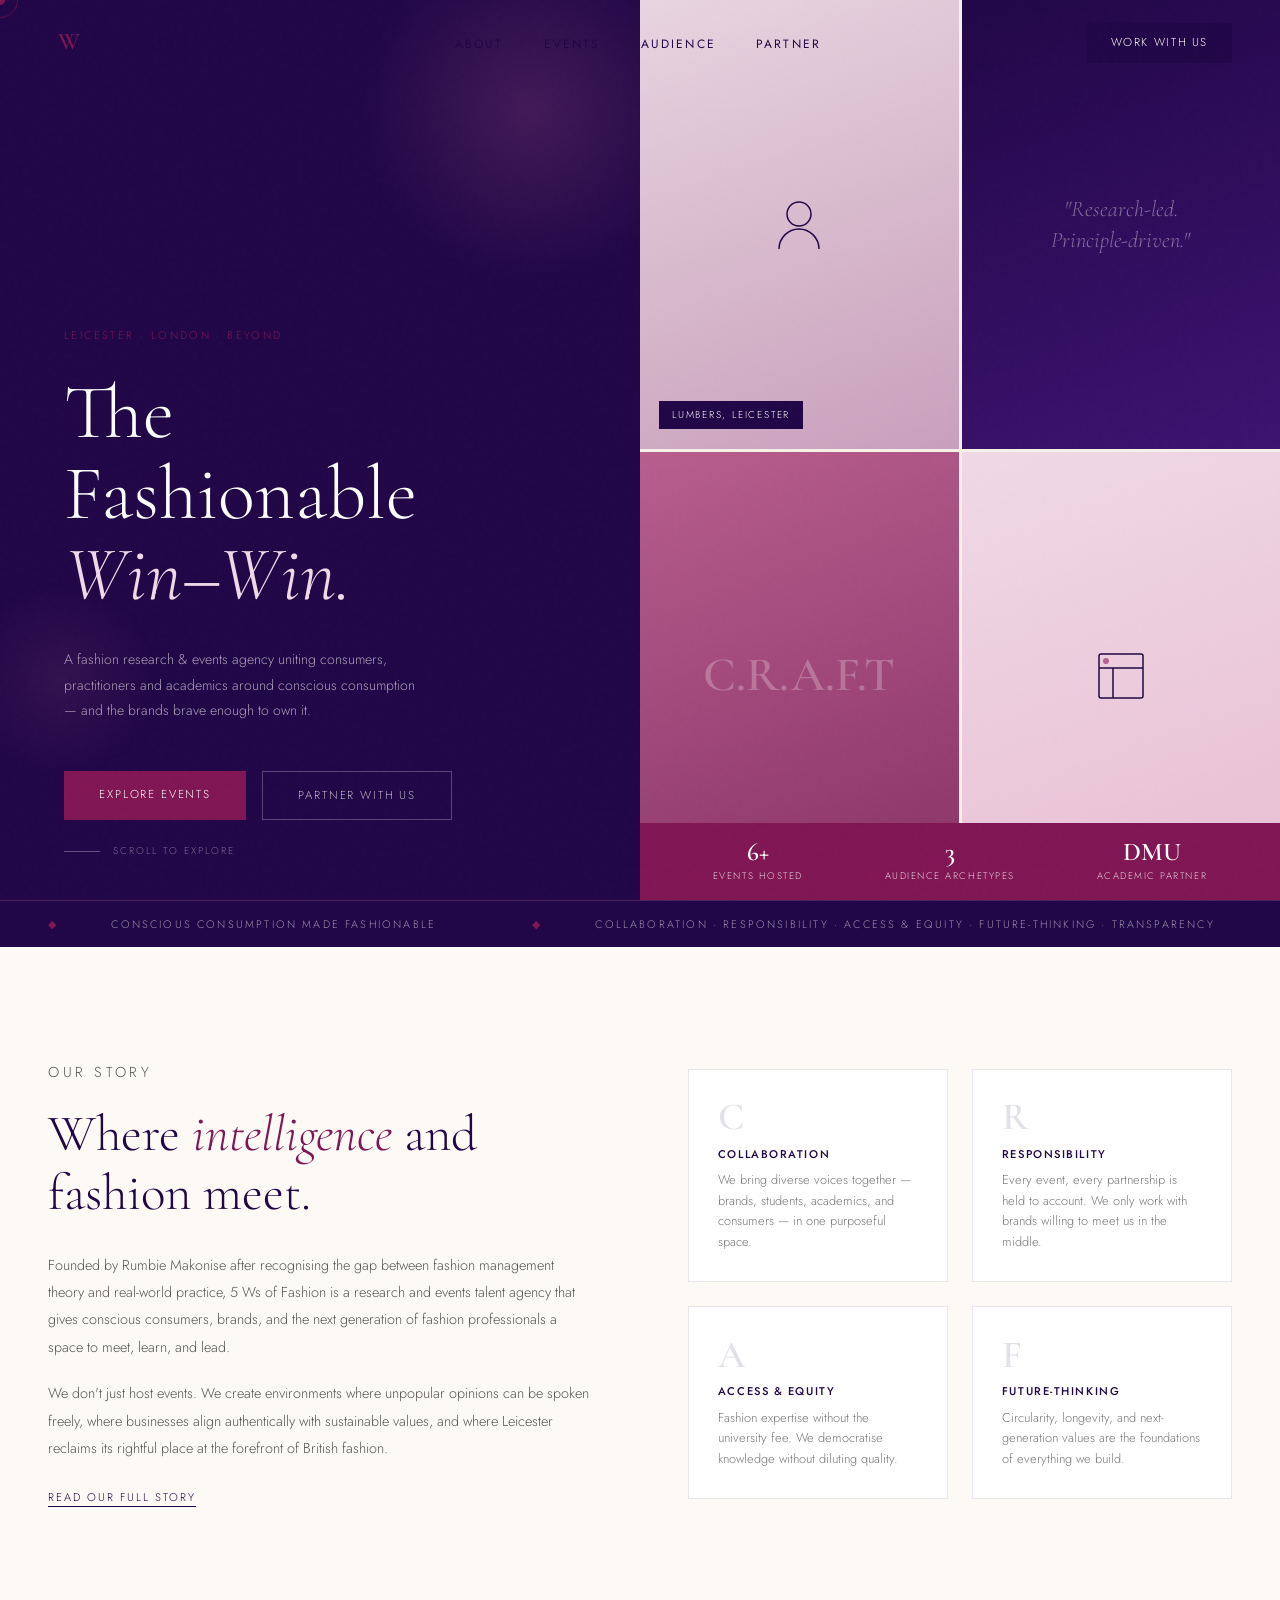
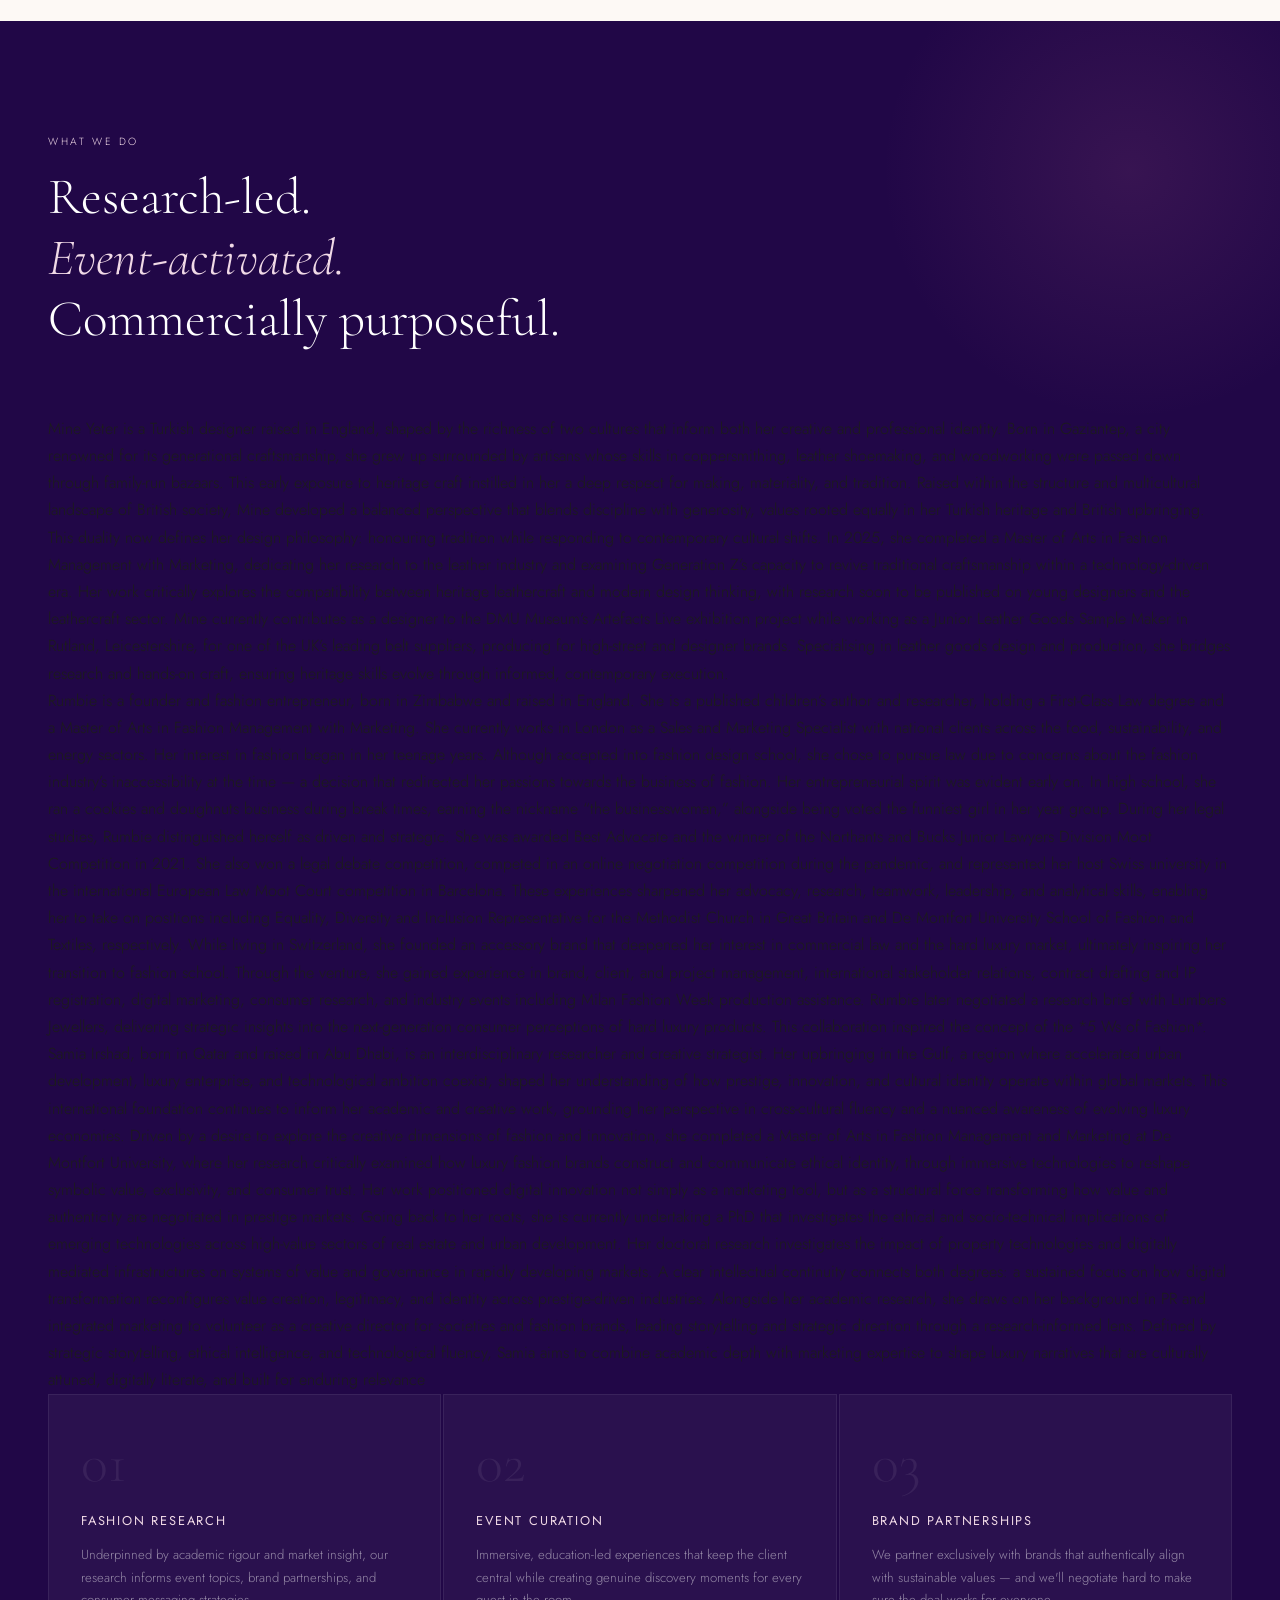
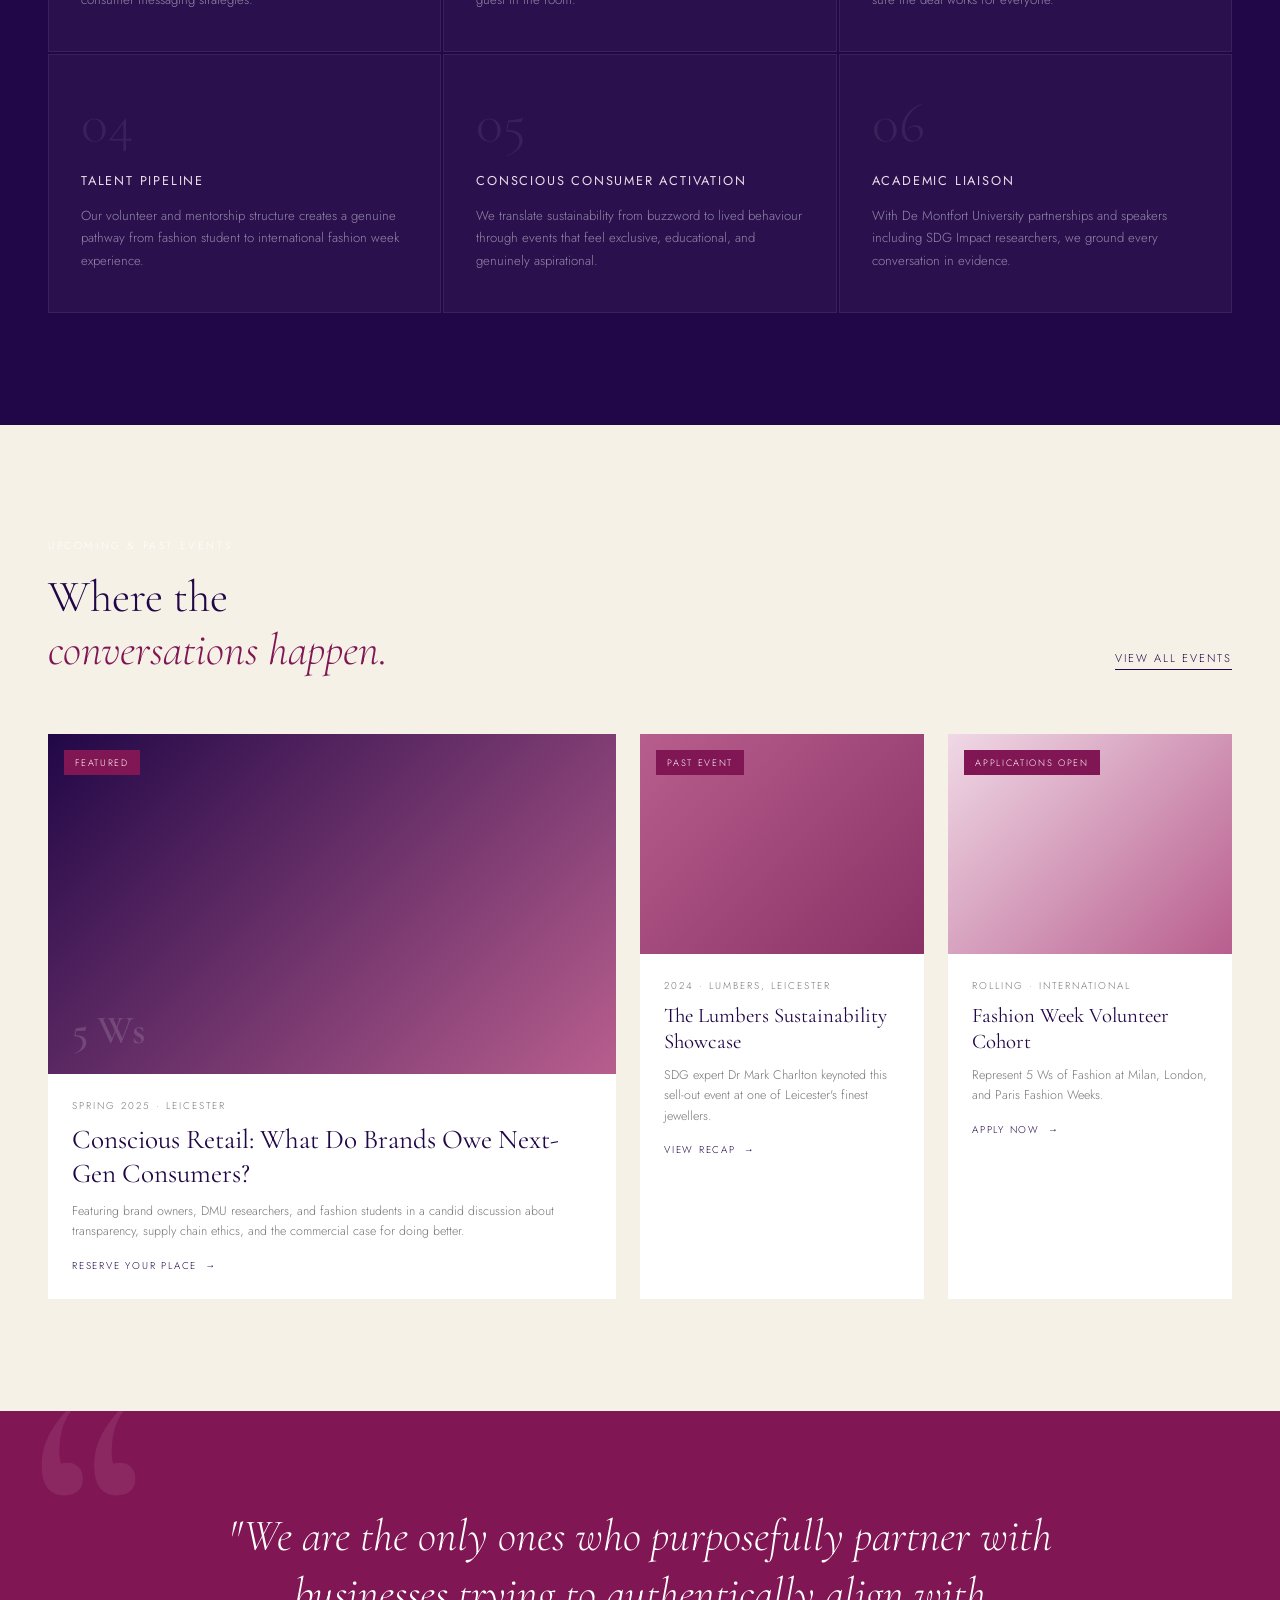
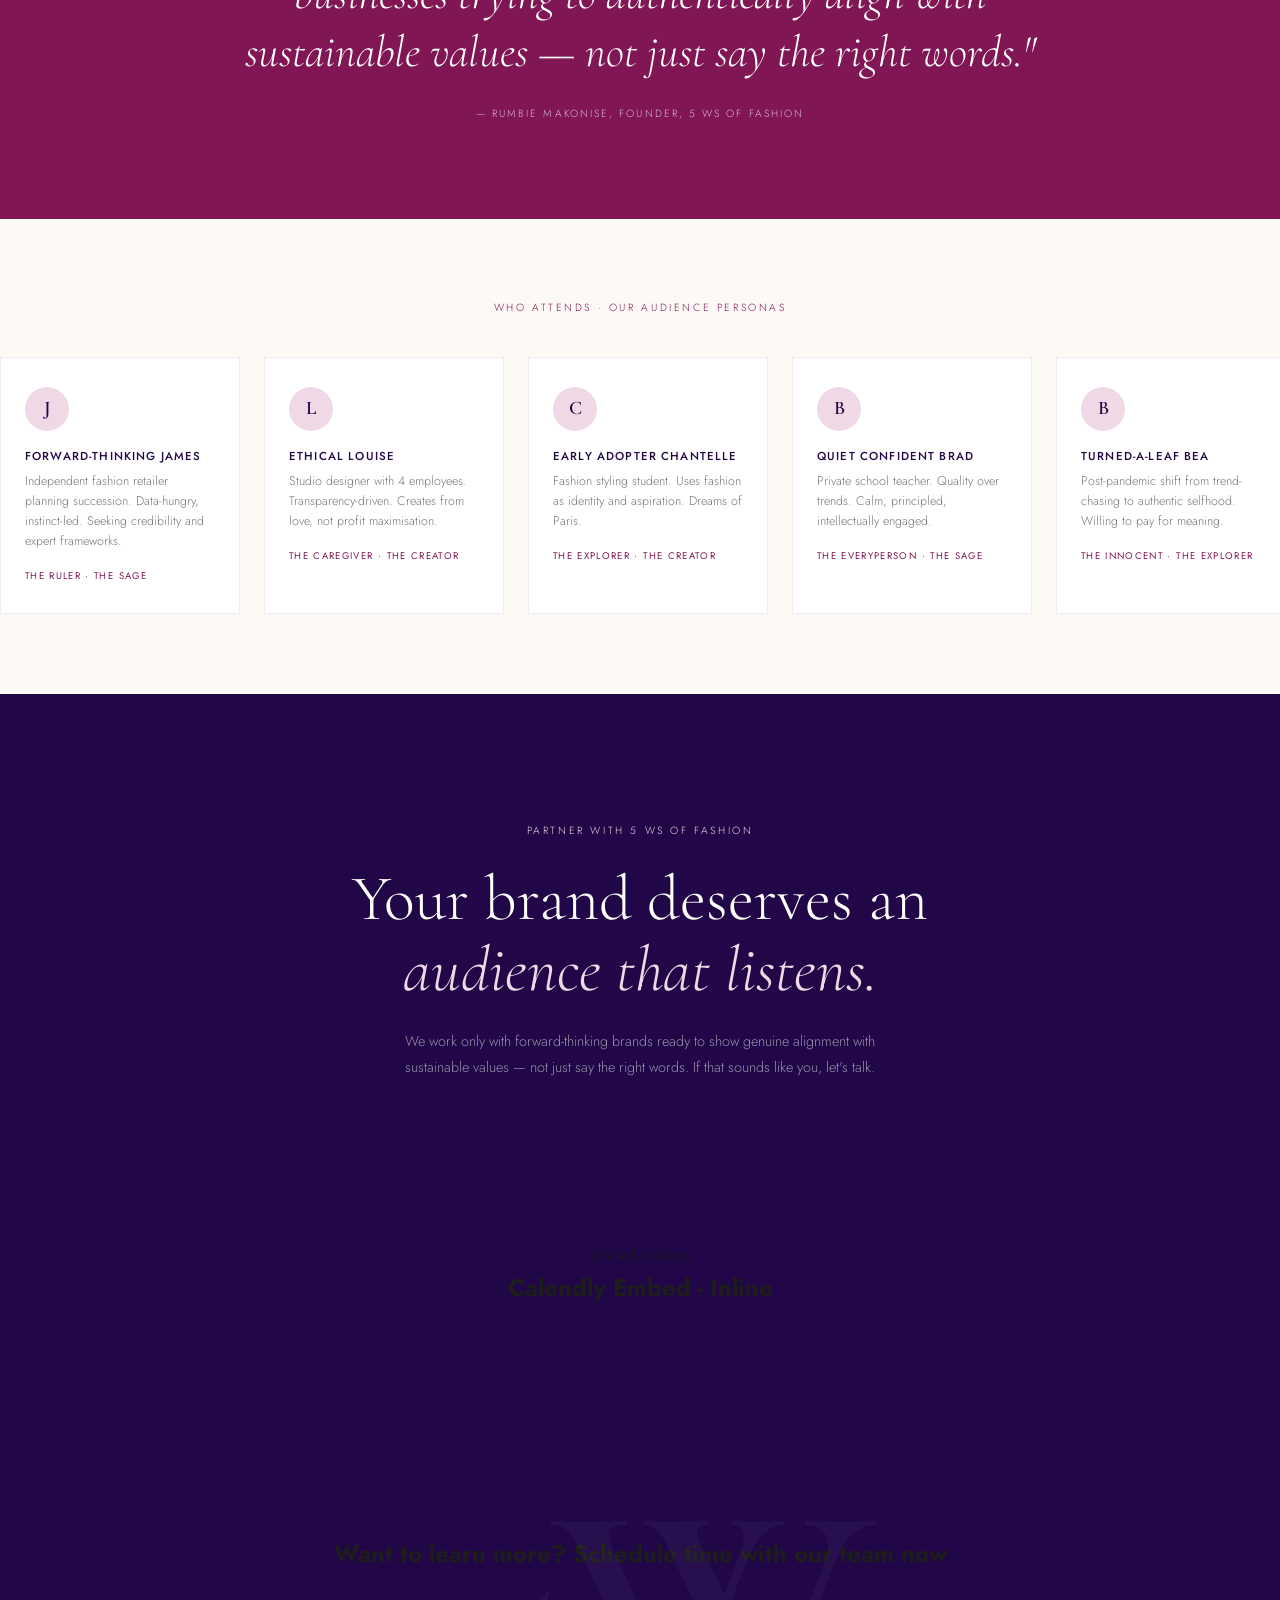
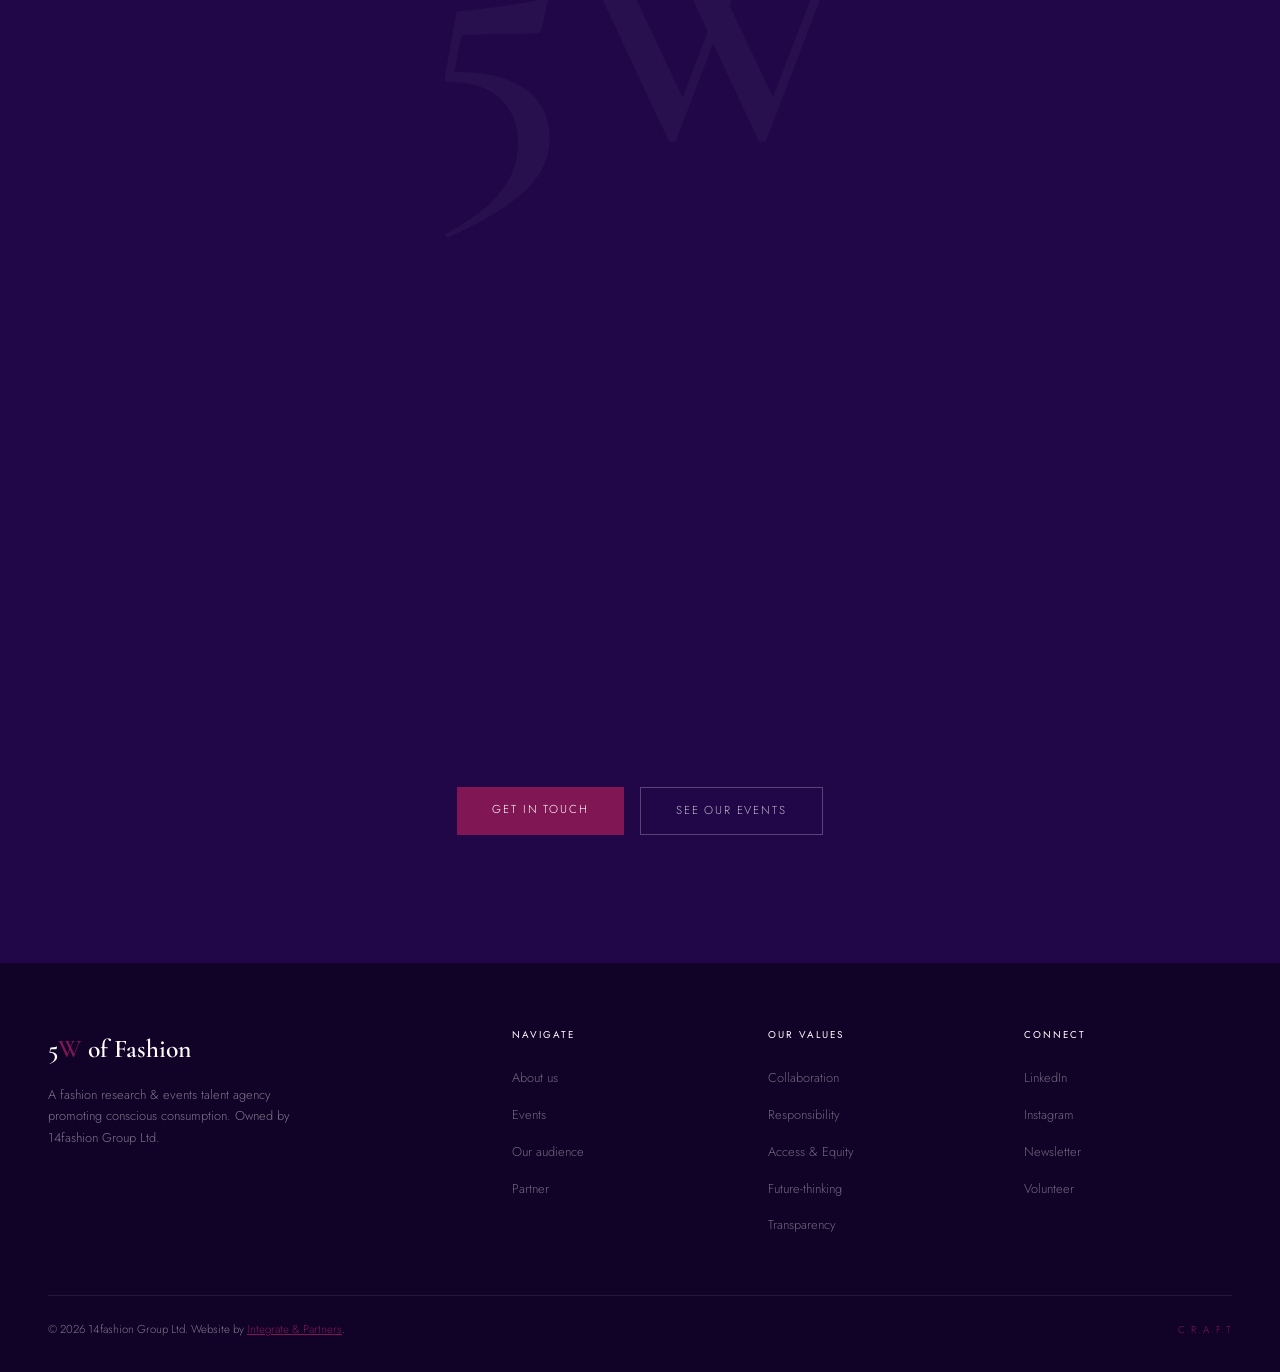
==== commit e6e64195: "- TWEAKED: About and Events titles in white for visibility" ====
--- a/5ws_landing.html
+++ b/5ws_landing.html
@@ -3,7 +3,7 @@
 <head>
 <meta charset="UTF-8">
 <meta name="viewport" content="width=device-width, initial-scale=1.0">
-<title>5 Ws of Fashion — The Fashionable Win-Win</title>
+<title>5Ws of Fashion — The Fashionable Win-Win</title>
 <link rel="preconnect" href="https://fonts.googleapis.com">
 <link rel="preconnect" href="https://fonts.gstatic.com" crossorigin>
 <link href="https://fonts.googleapis.com/css2?family=Cormorant+Garamond:ital,wght@0,300;0,400;0,600;1,300;1,400;1,600&family=Jost:wght@200;300;400;500&display=swap" rel="stylesheet">
@@ -291,7 +291,7 @@
 
   .section-label {
     font-size: 0.65rem; letter-spacing: 0.25em; text-transform: uppercase;
-    color: var(--pink); margin-bottom: 1rem;
+    color: var(--white); margin-bottom: 1rem;
   }
 
   .about-grid {
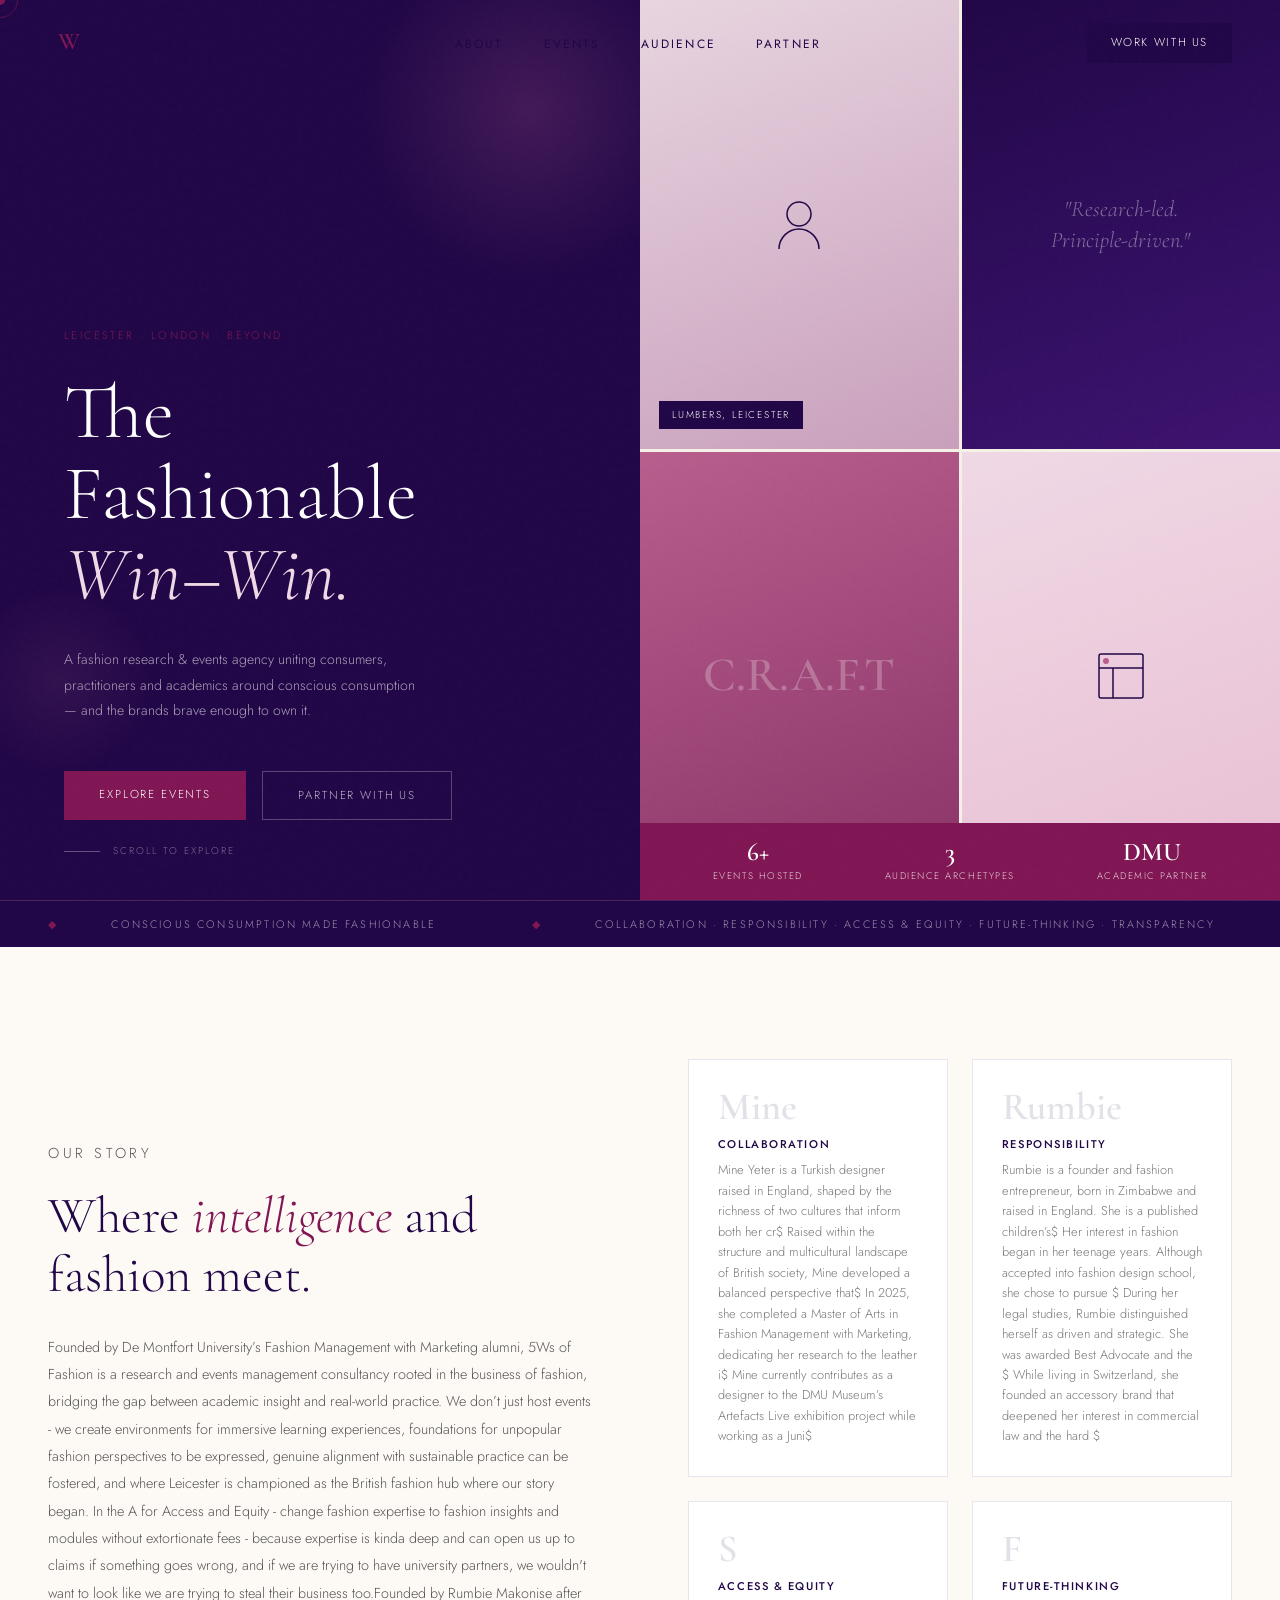
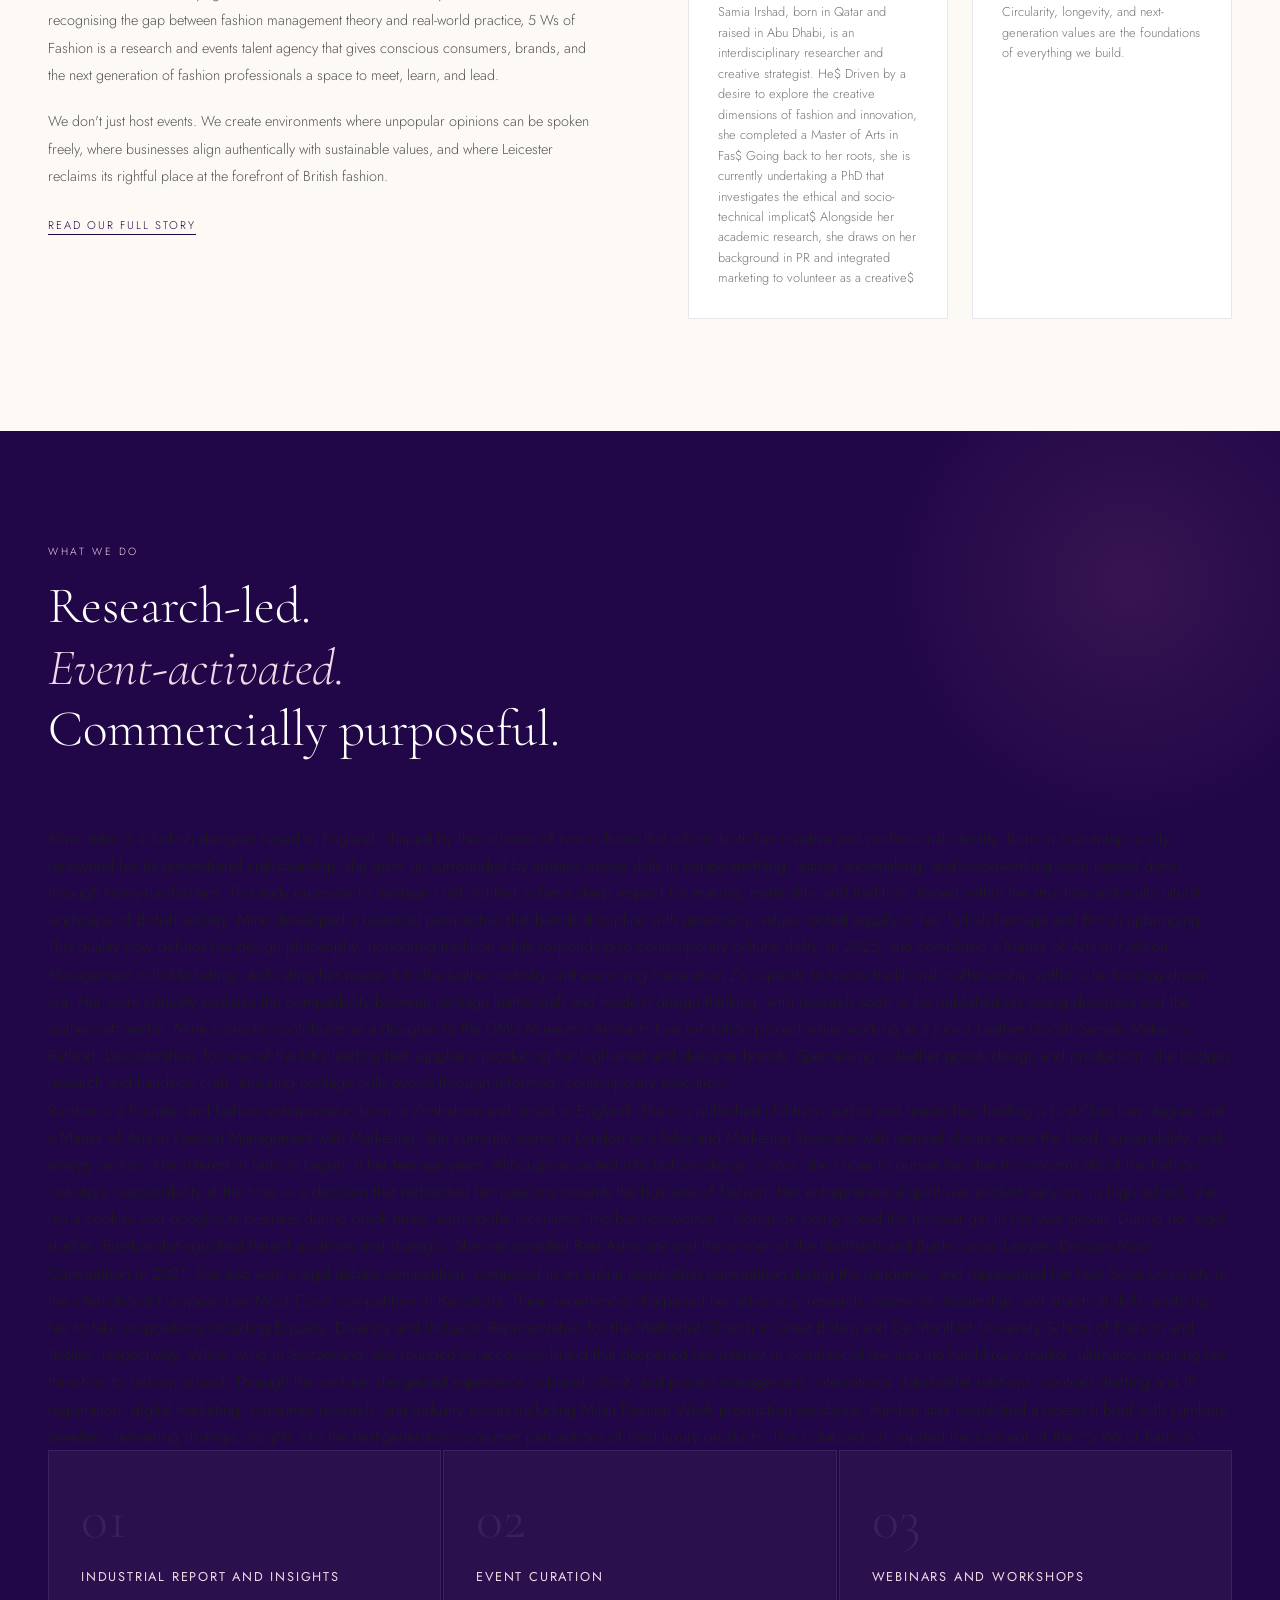
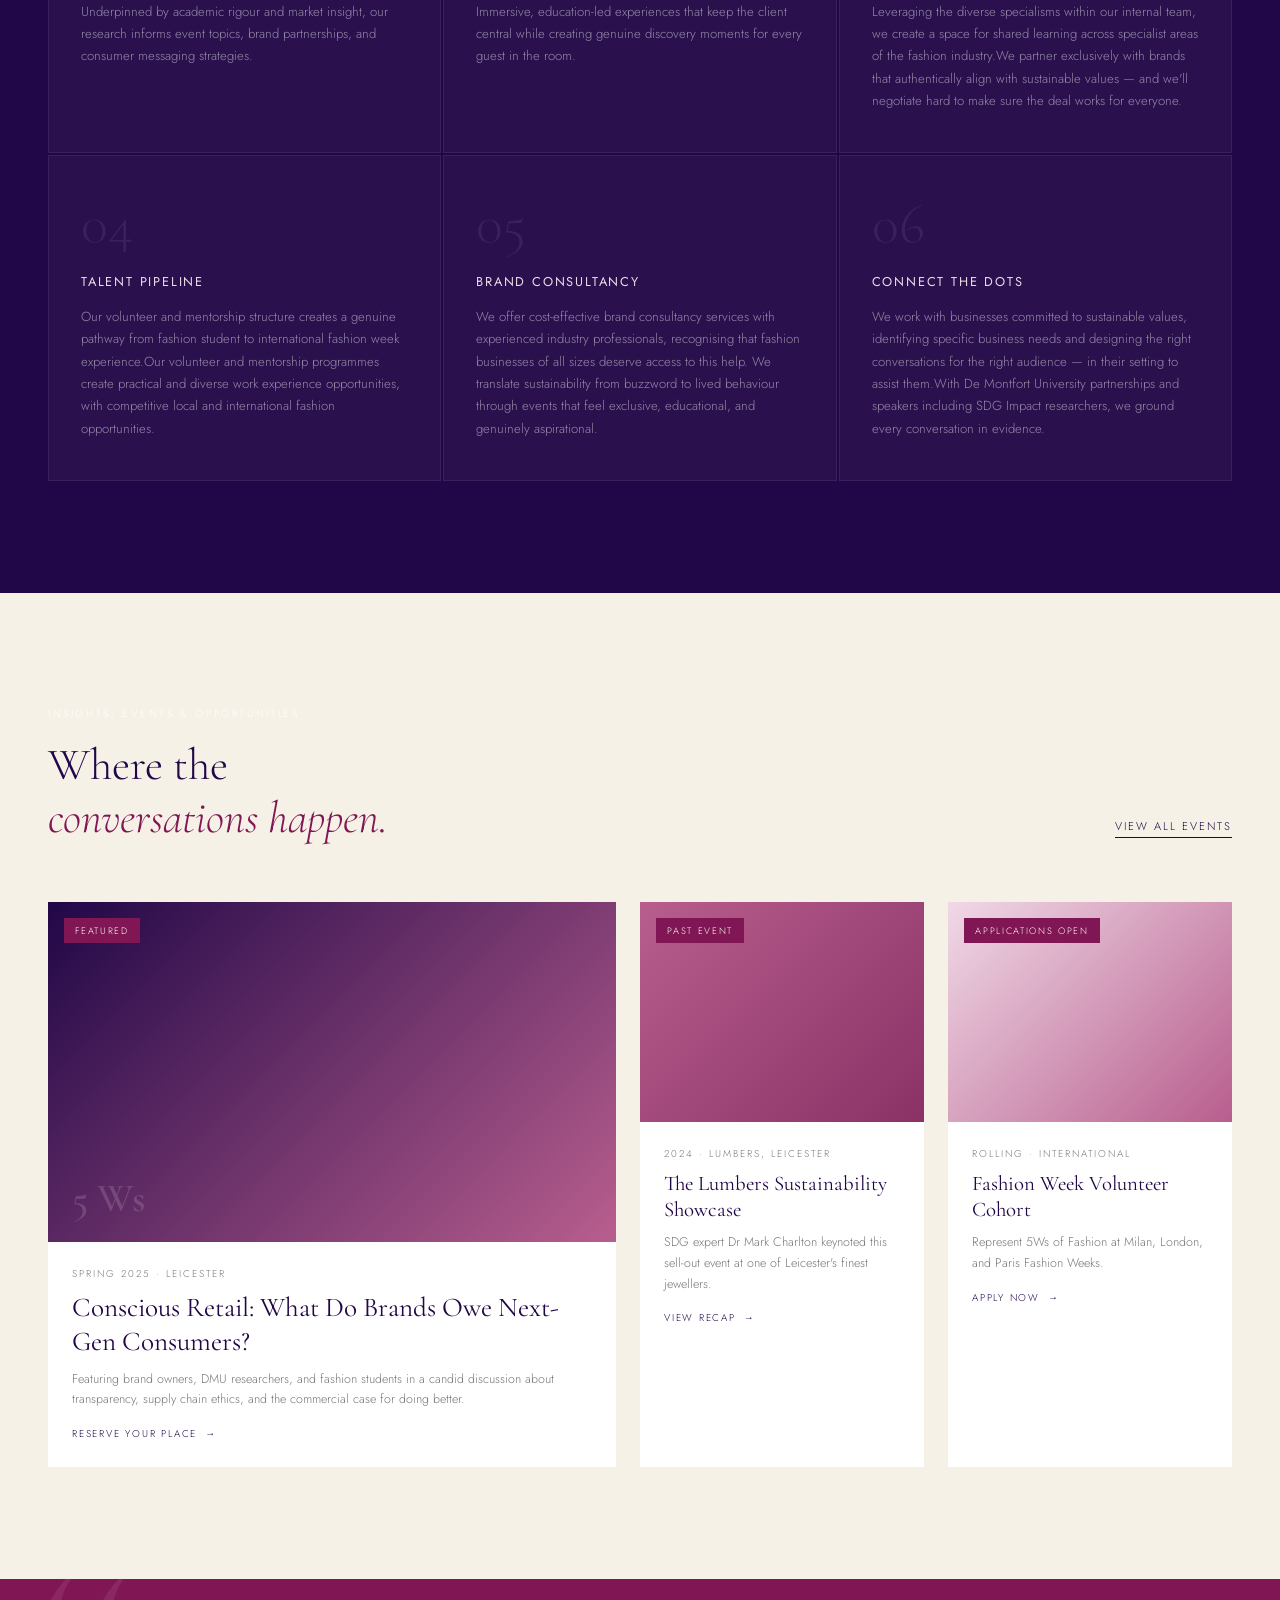
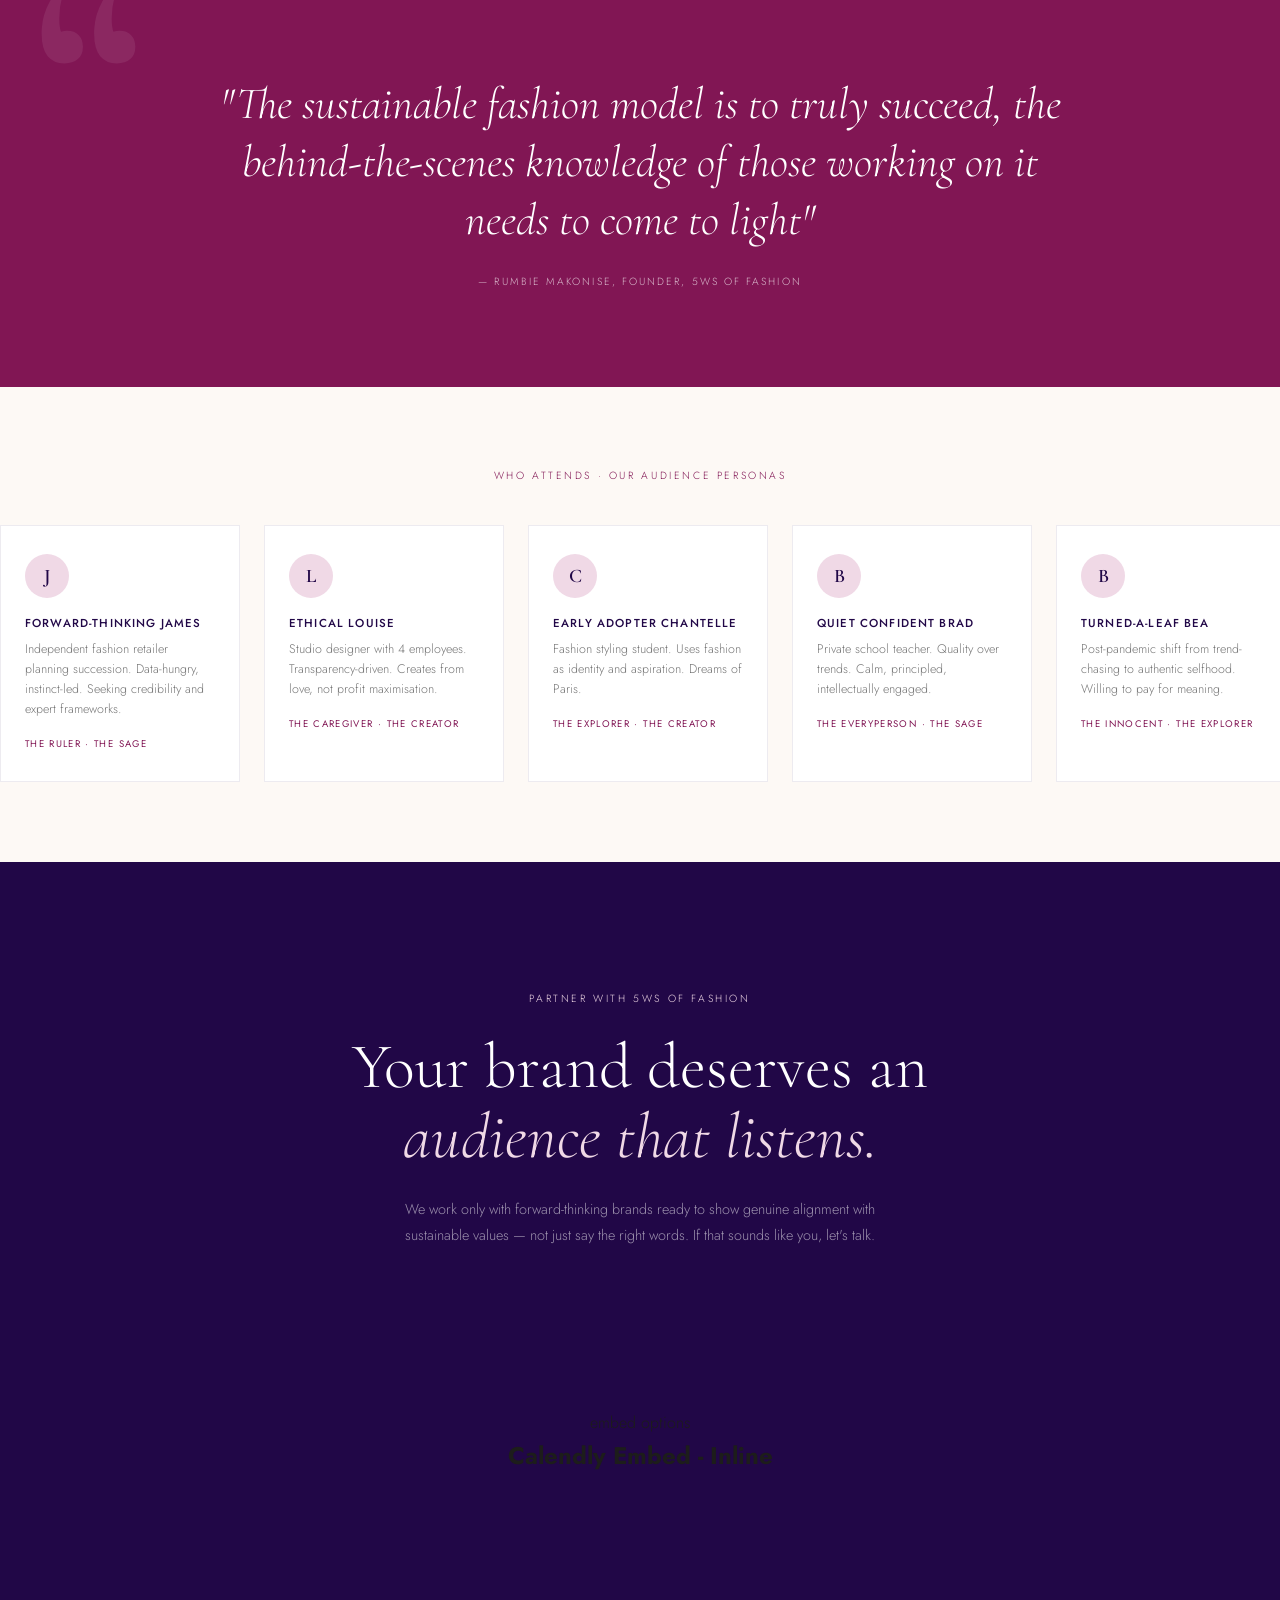
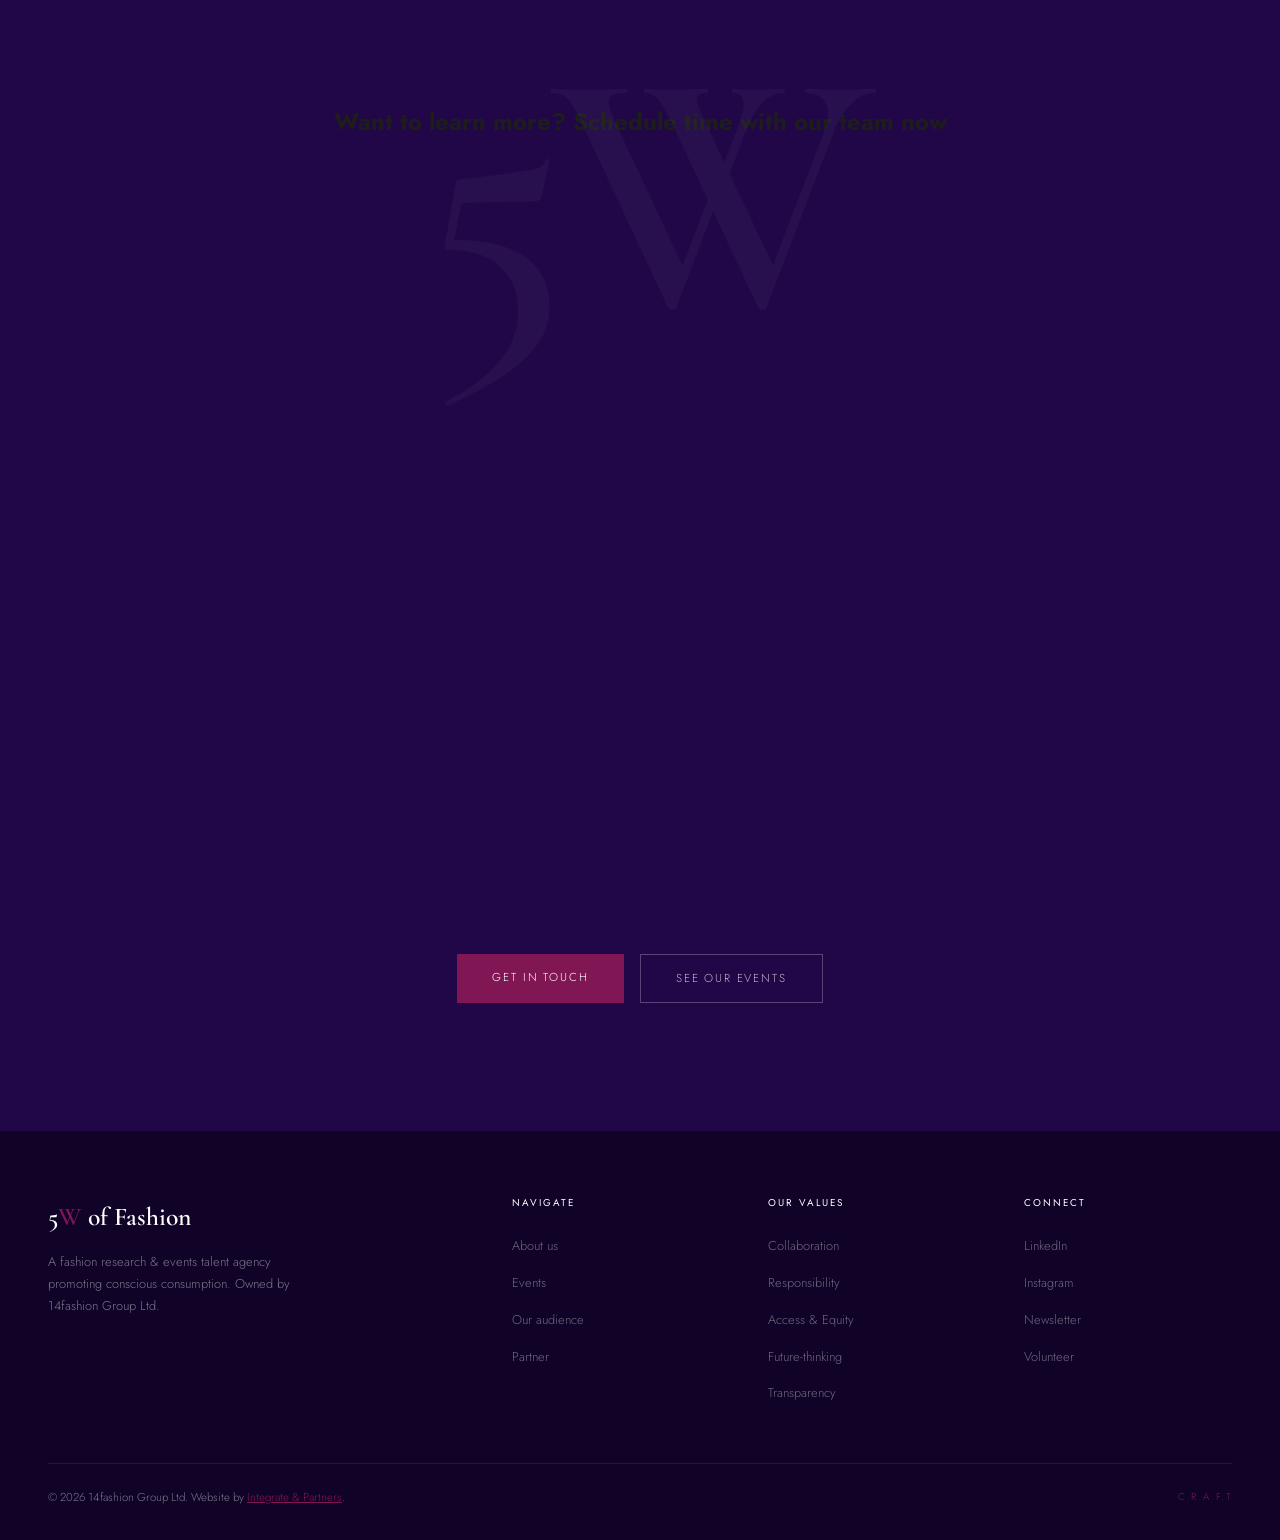
==== commit fdfdc74f: "Merge pull request #2 from hicarty/main Added changes to text" ====
--- a/5ws_landing.html
+++ b/5ws_landing.html
@@ -733,33 +733,47 @@
   </div>
 </div>
 
-<!-- ── ABOUT & CRAFT ─────────────────────────────────────── -->
+<!-- ── MEET THE TEAM & SPECIALIST AREAS ─────────────────────────────────────── -->
 <section class="section" id="about">
   <div class="section-inner">
     <div class="about-grid">
       <div class="about-text reveal">
         <p class="section-label">Our Story</p>
         <h2>Where <em>intelligence</em> and fashion meet.</h2>
-        <p>Founded by Rumbie Makonise after recognising the gap between fashion management theory and real-world practice, 5 Ws of Fashion is a research and events talent agency that gives conscious consumers, brands, and the next generation of fashion professionals a space to meet, learn, and lead.</p>
+        <p>Founded by De Montfort University’s Fashion Management with Marketing alumni, 5Ws of Fashion is a research and events management consultancy rooted in the business of fashion, bridging the gap between academic insight and real-world practice.
+We don’t just host events - we create environments for immersive learning experiences, foundations for unpopular fashion perspectives to be expressed, genuine alignment with sustainable practice can be fostered, and where Leicester is championed as the British fashion hub where our story began.
+In the A for Access and Equity - change fashion expertise to fashion insights and modules without extortionate fees - because expertise is kinda deep and can open us up to claims if something goes wrong, and if we are trying to have university partners, we wouldn't want to look like we are trying to steal their business too.Founded by Rumbie Makonise after recognising the gap between fashion management theory and real-world practice, 5 Ws of Fashion is a research and events talent agency that gives conscious consumers, brands, and the next generation of fashion professionals a space to meet, learn, and lead.</p>
         <p>We don't just host events. We create environments where unpopular opinions can be spoken freely, where businesses align authentically with sustainable values, and where Leicester reclaims its rightful place at the forefront of British fashion.</p>
         <a href="#" class="about-link">Read our full story</a>
       </div>
 
       <div class="craft-pillars reveal">
         <div class="craft-pill">
-          <div class="craft-letter">C</div>
+          <div class="craft-letter">Mine</div>
           <div class="craft-title">Collaboration</div>
-          <div class="craft-desc">We bring diverse voices together — brands, students, academics, and consumers — in one purposeful space.</div>
+          <div class="craft-desc">Mine Yeter is a Turkish designer raised in England, shaped by the richness of two cultures that inform both her cr$
+Raised within the structure and multicultural landscape of British society, Mine developed a balanced perspective that$
+In 2025, she completed a Master of Arts in Fashion Management with Marketing, dedicating her research to the leather i$
+Mine currently contributes as a designer to the DMU Museum’s Artefacts Live exhibition project while working as a Juni$
+</div>
         </div>
         <div class="craft-pill">
-          <div class="craft-letter">R</div>
+          <div class="craft-letter">Rumbie</div>
           <div class="craft-title">Responsibility</div>
-          <div class="craft-desc">Every event, every partnership is held to account. We only work with brands willing to meet us in the middle.</div>
+          <div class="craft-desc">Rumbie is a founder and fashion entrepreneur, born in Zimbabwe and raised in England. She is a published children’s$
+Her interest in fashion began in her teenage years. Although accepted into fashion design school, she chose to pursue $
+During her legal studies, Rumbie distinguished herself as driven and strategic. She was awarded Best Advocate and the $
+While living in Switzerland, she founded an accessory brand that deepened her interest in commercial law and the hard $
+</div>
         </div>
         <div class="craft-pill">
-          <div class="craft-letter">A</div>
+          <div class="craft-letter">S</div>
           <div class="craft-title">Access &amp; Equity</div>
-          <div class="craft-desc">Fashion expertise without the university fee. We democratise knowledge without diluting quality.</div>
+          <div class="craft-desc">Samia Irshad, born in Qatar and raised in Abu Dhabi, is an interdisciplinary researcher and creative strategist. He$
+Driven by a desire to explore the creative dimensions of fashion and innovation, she completed a Master of Arts in Fas$
+Going back to her roots, she is currently undertaking a PhD that investigates the ethical and socio-technical implicat$
+Alongside her academic research, she draws on her background in PR and integrated marketing to volunteer as a creative$
+</div>
         </div>
         <div class="craft-pill">
           <div class="craft-letter">F</div>
@@ -785,14 +799,11 @@
 Her interest in fashion began in her teenage years. Although accepted into fashion design school, she chose to pursue law due to concerns about the fashion industry’s inaccessibility at the time — a decision that redirected her passions towards the business of fashion. Her entrepreneurial spirit was evident early on. In high school, she ran a cookies and doughnuts business during break times, earning the nickname “the businesswoman,” alongside being voted the funniest girl in her year group.
 During her legal studies, Rumbie distinguished herself as driven and strategic. She was awarded Best Advocate and the winner of the Northants and Bucks Junior Lawyers Division Moot Competition in 2021. She also won a legal debate competition, competed in an online negotiation competition during the pandemic, and represented her host Swiss university in the international European Law Moot Court competition in Barcelona. These experiences sharpened her advocacy, research, teamwork, leadership, and analytical skills, enabling her to take on positions including Equality, Diversity and Inclusion Representative for the Methodist Church in Great Britain and De Montfort University School of Fashion and Textiles, respectively.
 While living in Switzerland, she founded an accessory brand that deepened her interest in commercial law and the hard luxury market, ultimately inspiring her transition to fashion school. Through the venture, she gained experience in brand, client, and project management, international stakeholder relations, contract drafting and IP registration, digital marketing, consumer research, and industry events including Milan Fashion Week production assistance. Rumbie later negotiated a research brief with Lumbers Jewellers, delivering strategic insights into the next-generation consumer perceptions of hard luxury products. This collaboration inspired the concept of the *5 Ws of Fashion*.</p>
-<p>Samia Irshad, born in Qatar and raised in Abu Dhabi, is an interdisciplinary researcher and creative strategist. Her upbringing in the Gulf, a region where accelerated urban development, luxury enterprise, and technological ambition coexist, shaped her understanding of how prestige, innovation, and cultural identity operate within global markets. This international foundation continues to inform her academic and creative work, grounding her perspective in cross-cultural fluency and a nuanced awareness of evolving luxury economies.
-Driven by a desire to explore the creative dimensions of fashion and innovation, she completed a Master of Arts in Fashion Management and Marketing at De Montfort University, where her research critically examined how luxury fashion brands construct and communicate ethical identity, through immersive technologies to reshape symbolic value, exclusivity, and consumer trust. Her work positioned digital innovation not simply as a marketing tool, but as a structural force transforming how value and authenticity are negotiated in prestige markets.
-Going back to her roots, she is currently undertaking a PhD that investigates the ethical and socio-technical implications of emerging technologies across high-value sectors of real estate and urban development. Her doctoral research investigates the impact of property technologies and digitally mediated infrastructures on systems of value and governance in rapidly developing markets. A clear intellectual continuity connects both degrees: a sustained focus on how digital transformation reconfigures value creation, legitimacy, and identity across prestige-driven industries.
-Alongside her academic research, she draws on her background in PR and integrated marketing to volunteer as a creative director for societies and fashion brands, leading storytelling and strategic direction through a research-informed lens. Defined by strategic storytelling, ethical intelligence, and technological fluency, Samia aims to combine academic depth with marketing expertise to shape luxury narratives that are culturally attuned, digitally literate, and built for enduring relevance</p>    
+
 <div class="services-grid reveal">
       <div class="service-card">
         <div class="service-num">01</div>
-        <div class="service-title">Fashion Research</div>
+        <div class="service-title">Industrial Report and Insights</div>
         <div class="service-desc">Underpinned by academic rigour and market insight, our research informs event topics, brand partnerships, and consumer messaging strategies.</div>
       </div>
       <div class="service-card">
@@ -802,34 +813,34 @@
       </div>
       <div class="service-card">
         <div class="service-num">03</div>
-        <div class="service-title">Brand Partnerships</div>
-        <div class="service-desc">We partner exclusively with brands that authentically align with sustainable values — and we'll negotiate hard to make sure the deal works for everyone.</div>
+        <div class="service-title">Webinars and Workshops</div>
+        <div class="service-desc">Leveraging the diverse specialisms within our internal team, we create a space for shared learning across specialist areas of the fashion industry.We partner exclusively with brands that authentically align with sustainable values — and we'll negotiate hard to make sure the deal works for everyone.</div>
       </div>
       <div class="service-card">
         <div class="service-num">04</div>
         <div class="service-title">Talent Pipeline</div>
-        <div class="service-desc">Our volunteer and mentorship structure creates a genuine pathway from fashion student to international fashion week experience.</div>
+        <div class="service-desc">Our volunteer and mentorship structure creates a genuine pathway from fashion student to international fashion week experience.Our volunteer and mentorship programmes create practical and diverse work experience opportunities, with competitive local and international fashion opportunities.</div>
       </div>
       <div class="service-card">
         <div class="service-num">05</div>
-        <div class="service-title">Conscious Consumer Activation</div>
-        <div class="service-desc">We translate sustainability from buzzword to lived behaviour through events that feel exclusive, educational, and genuinely aspirational.</div>
+        <div class="service-title">Brand Consultancy</div>
+        <div class="service-desc">We offer cost-effective brand consultancy services with experienced industry professionals, recognising that fashion businesses of all sizes deserve access to this help. We translate sustainability from buzzword to lived behaviour through events that feel exclusive, educational, and genuinely aspirational.</div>
       </div>
       <div class="service-card">
         <div class="service-num">06</div>
-        <div class="service-title">Academic Liaison</div>
-        <div class="service-desc">With De Montfort University partnerships and speakers including SDG Impact researchers, we ground every conversation in evidence.</div>
+        <div class="service-title">Connect the Dots</div>
+        <div class="service-desc">We work with businesses committed to sustainable values, identifying specific business needs and designing the right conversations for the right audience — in their setting to assist them.With De Montfort University partnerships and speakers including SDG Impact researchers, we ground every conversation in evidence.</div>
       </div>
     </div>
   </div>
 </section>
 
-<!-- ── EVENTS ────────────────────────────────────────────── -->
+<!-- ── SERVICES ────────────────────────────────────────────── -->
 <section class="events-section" id="events">
   <div class="events-inner">
     <div class="events-header reveal">
       <div>
-        <p class="section-label">Upcoming &amp; Past Events</p>
+        <p class="section-label">Insights,  Events &amp; Opportunities</p>
         <h2>Where the<br><em>conversations happen.</em></h2>
       </div>
       <a href="#" class="about-link" style="color:var(--navy);margin-bottom:0.5rem;">View all events</a>
@@ -872,7 +883,7 @@
         <div class="event-card-body">
           <p class="event-date">Rolling · International</p>
           <h3 class="event-title">Fashion Week Volunteer Cohort</h3>
-          <p class="event-desc">Represent 5 Ws of Fashion at Milan, London, and Paris Fashion Weeks.</p>
+          <p class="event-desc">Represent 5Ws of Fashion at Milan, London, and Paris Fashion Weeks.</p>
           <a href="#" class="event-link">Apply now</a>
         </div>
       </div>
@@ -882,8 +893,8 @@
 
 <!-- ── QUOTE ─────────────────────────────────────────────── -->
 <section class="quote-section">
-  <p class="quote-text">"We are the only ones who purposefully partner with businesses trying to authentically align with sustainable values — not just say the right words."</p>
-  <p class="quote-attr">— Rumbie Makonise, Founder, 5 Ws of Fashion</p>
+  <p class="quote-text">"The sustainable fashion model is to truly succeed, the behind-the-scenes knowledge of those working on it needs to come to light"</p>
+  <p class="quote-attr">— Rumbie Makonise, Founder, 5Ws of Fashion</p>
 </section>
 
 <!-- ── AUDIENCE PERSONAS ──────────────────────────────────── -->
@@ -969,7 +980,7 @@
 
 <!-- ── CTA / PARTNER ──────────────────────────────────────── -->
 <section class="cta-section" id="partner">
-  <p class="cta-label">Partner with 5 Ws of Fashion</p>
+  <p class="cta-label">Partner with 5Ws of Fashion</p>
   <h2 class="cta-h2 reveal">Your brand deserves an<br><em>audience that listens.</em></h2>
   <p class="cta-desc reveal">We work only with forward-thinking brands ready to show genuine alignment with sustainable values — not just say the right words. If that sounds like you, let's talk.</p>
 <div class="page-wrapper"><div class="section small top-24px mb0"><div class="container-default _120pad mb0 w-container"><div data-w-id="6d370a8c-07b6-db13-b4f8-71f11b4abe5f" style="transform: translate3d(0px, 0%, 0px) scale3d(1, 1, 1) rotateX(0deg) rotateY(0deg) rotateZ(0deg) skew(0deg, 0deg); opacity: 1; transform-style: preserve-3d;" class="inner-container _515px center"><div class="text-center mg-bottom-64px"><div class="subtitle mg-bottom-16px">embed options</div><h2 class="display-2 mg-bottom-0">Calendly Embed - Inline</h2></div></div></div></div><div class="container-default w-container"><div class="section-divider-wrapper"><div class="divider _0px" style="width: 100%; height: 1px;"></div></div></div><div id="inline" class="section top-0px"><div class="container-default w-container"><div data-w-id="e5be6668-4e3d-ae9d-976b-8160fbdf91b6" class="cta-card cta-v1" style="opacity: 1;"><div id="w-node-e5be6668-4e3d-ae9d-976b-8160fbdf91b9-fbdf91b6" class="inner-container"><h2 class="display-2 mg-bottom-0 center">Want to learn more? Schedule time with our team now</h2></div><div id="w-node-e5be6668-4e3d-ae9d-976b-8160fbdf91bd-fbdf91b6" class="inner-container"><div class="html-embed w-embed w-script"><!-- Calendly inline widget begin -->
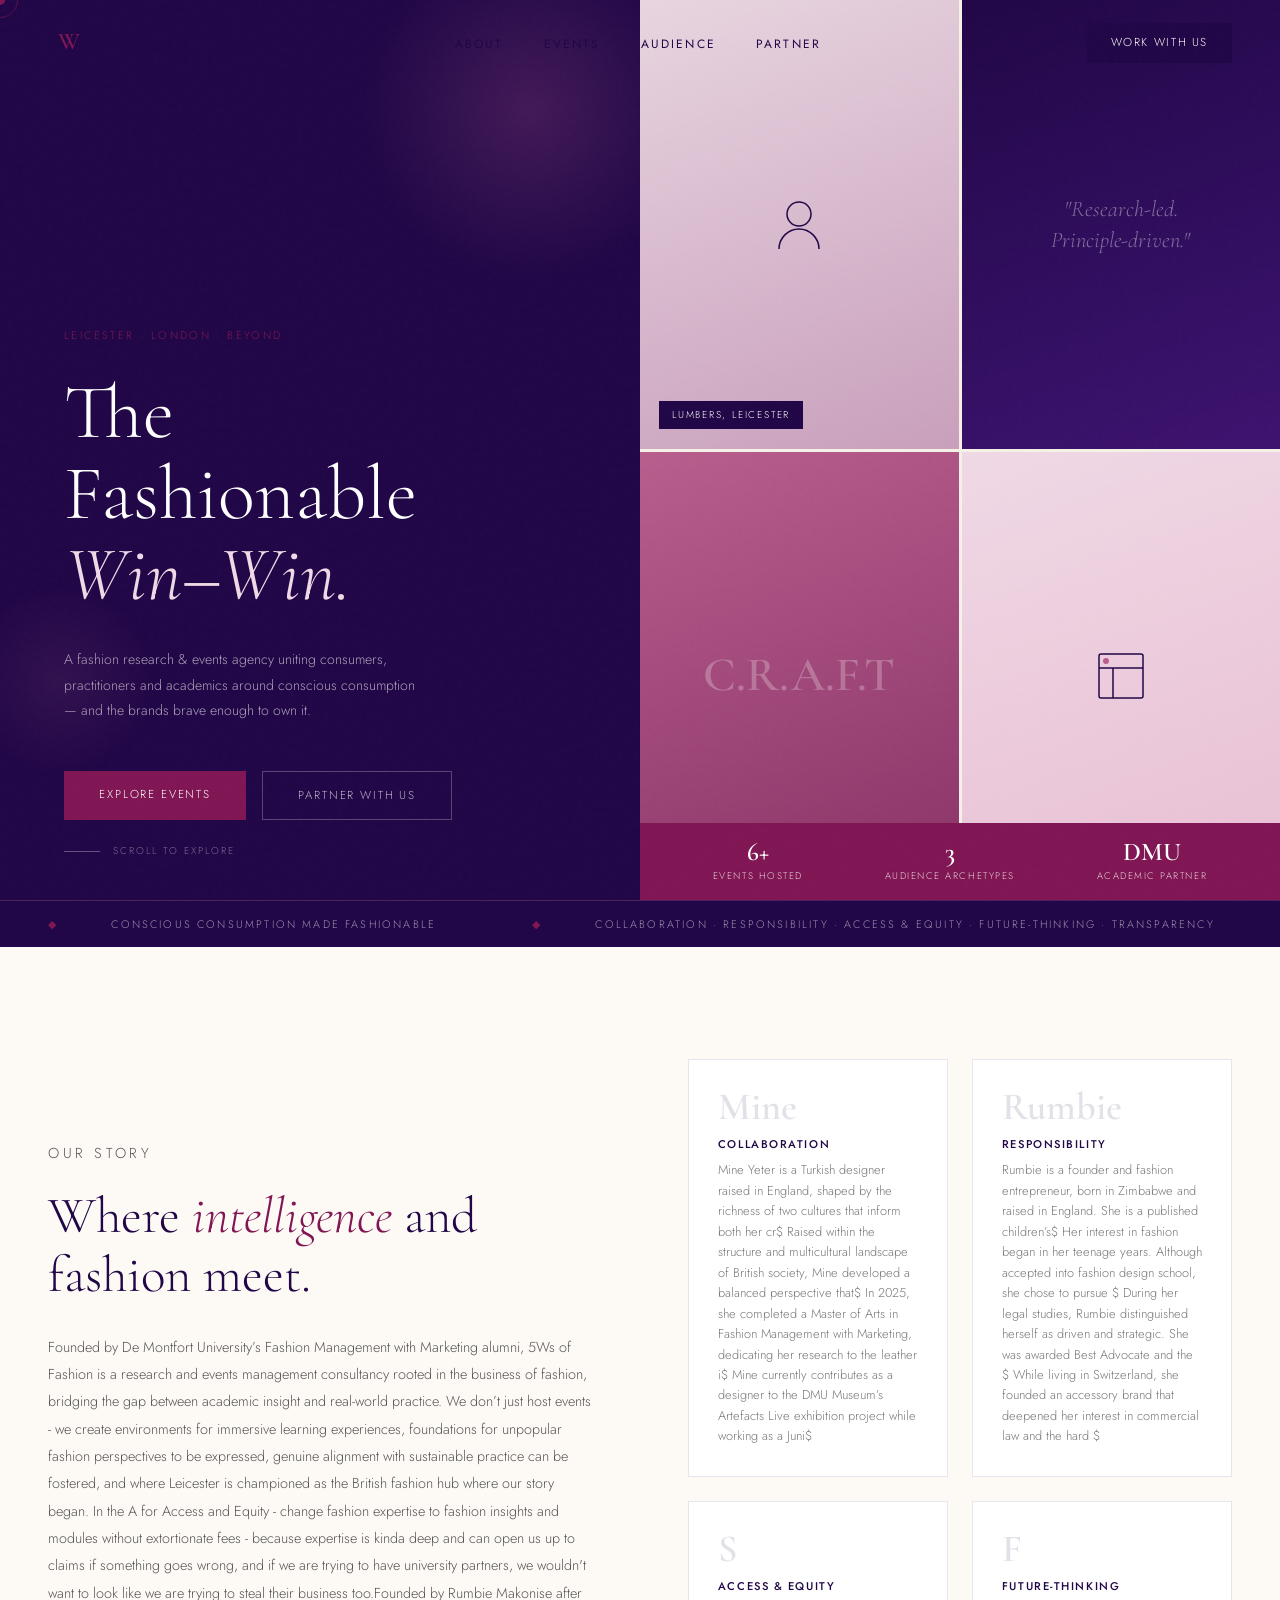
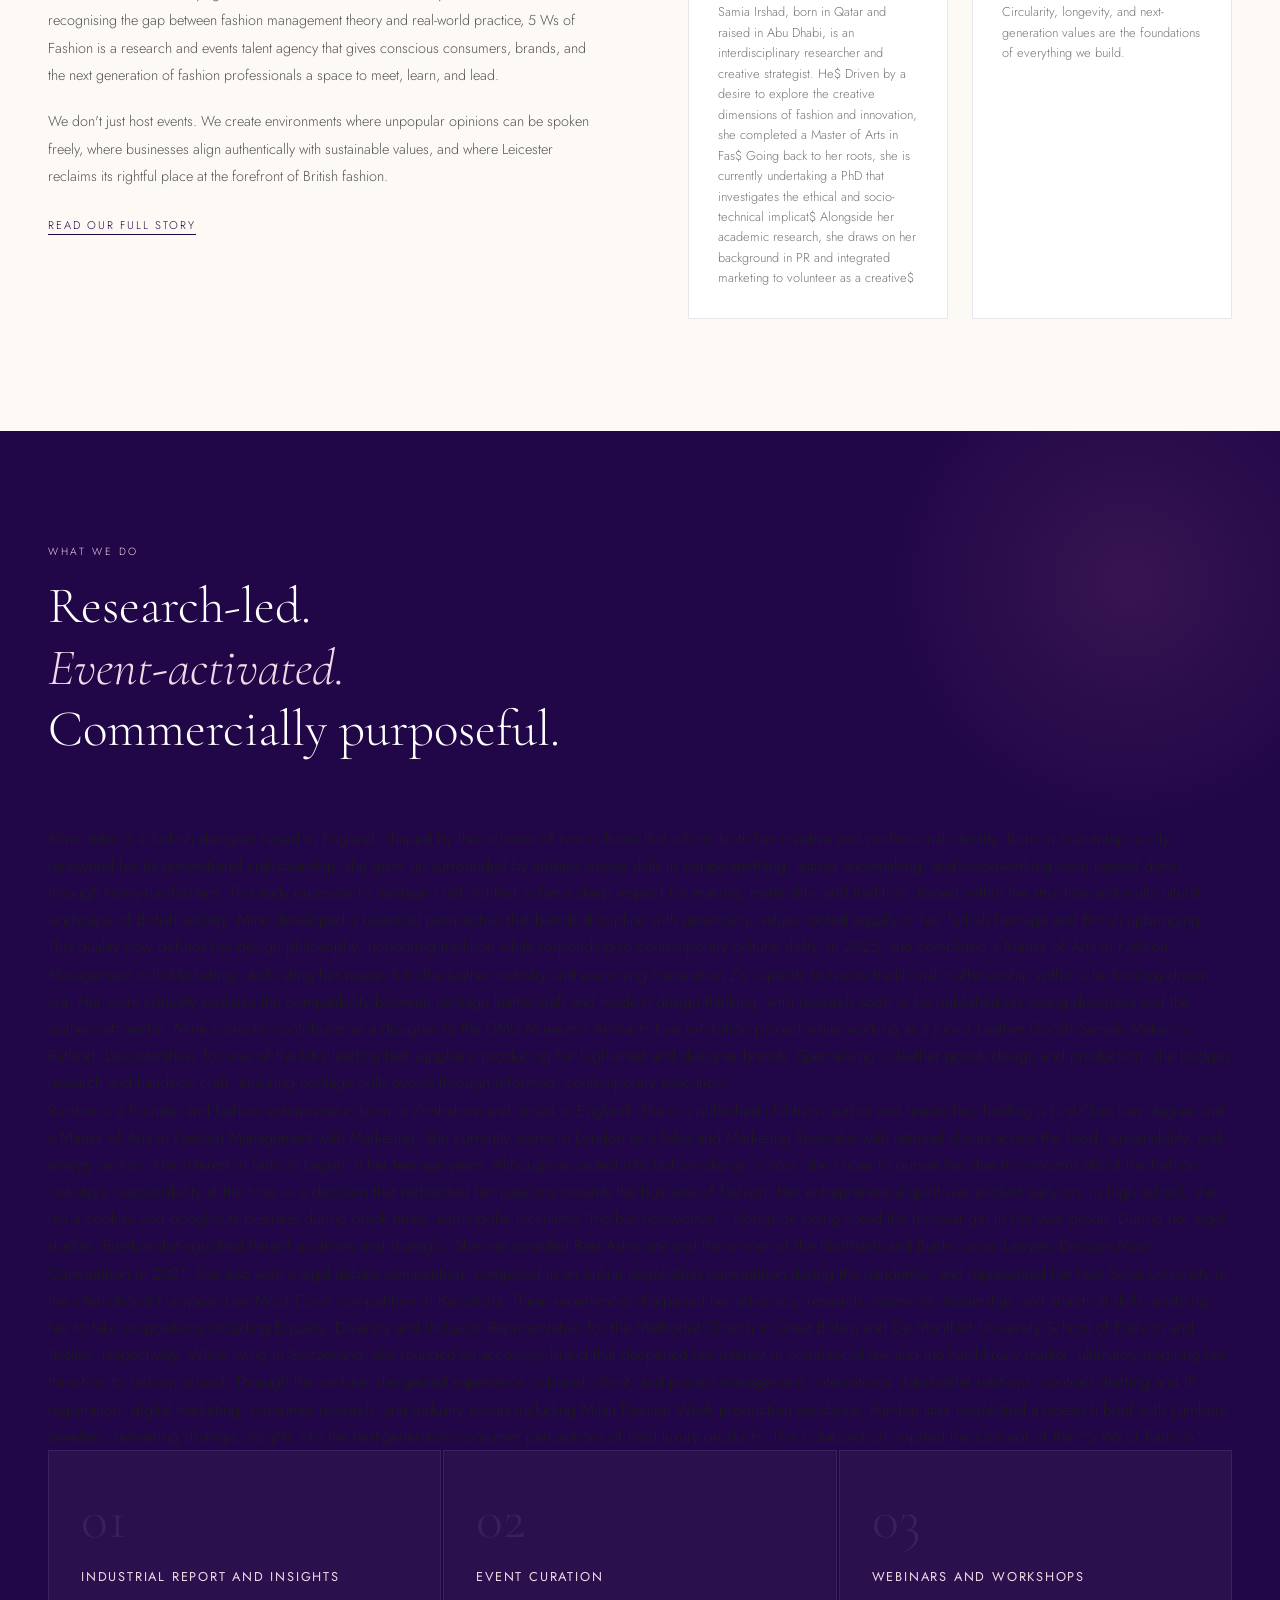
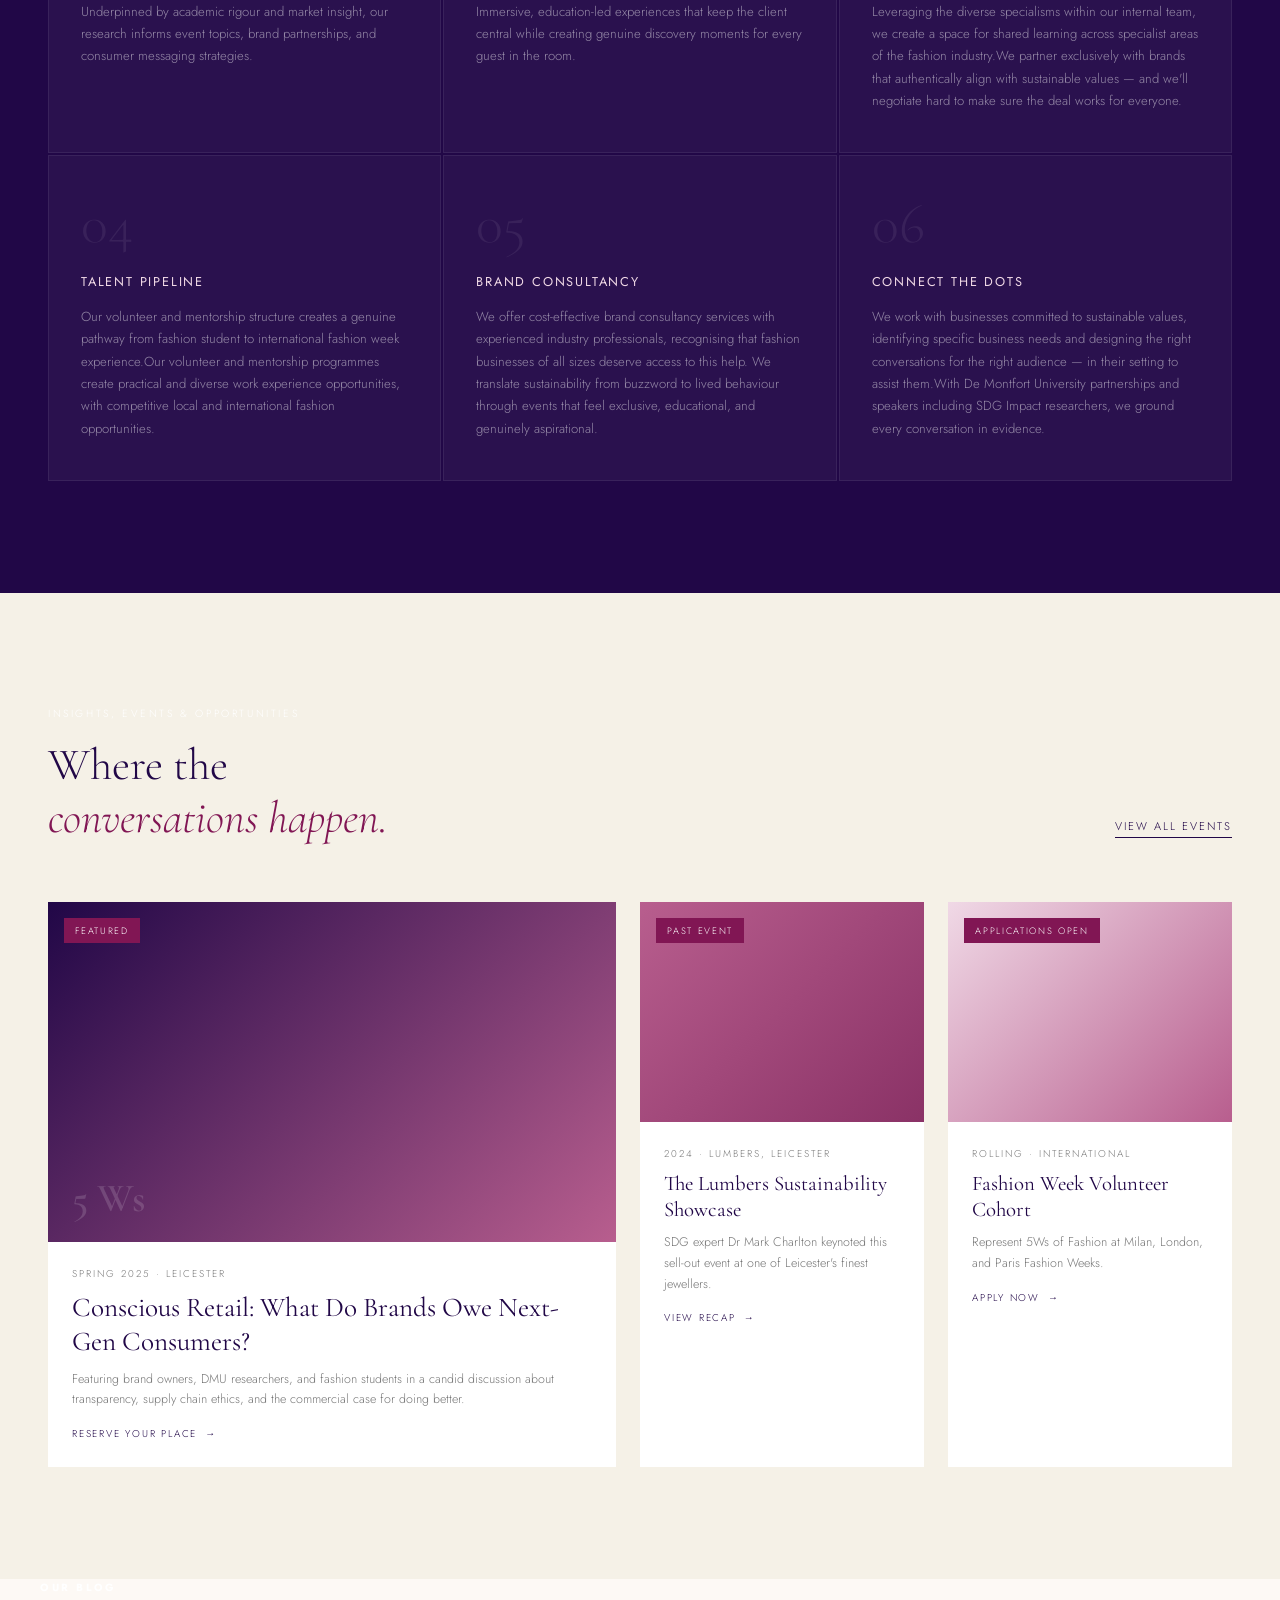
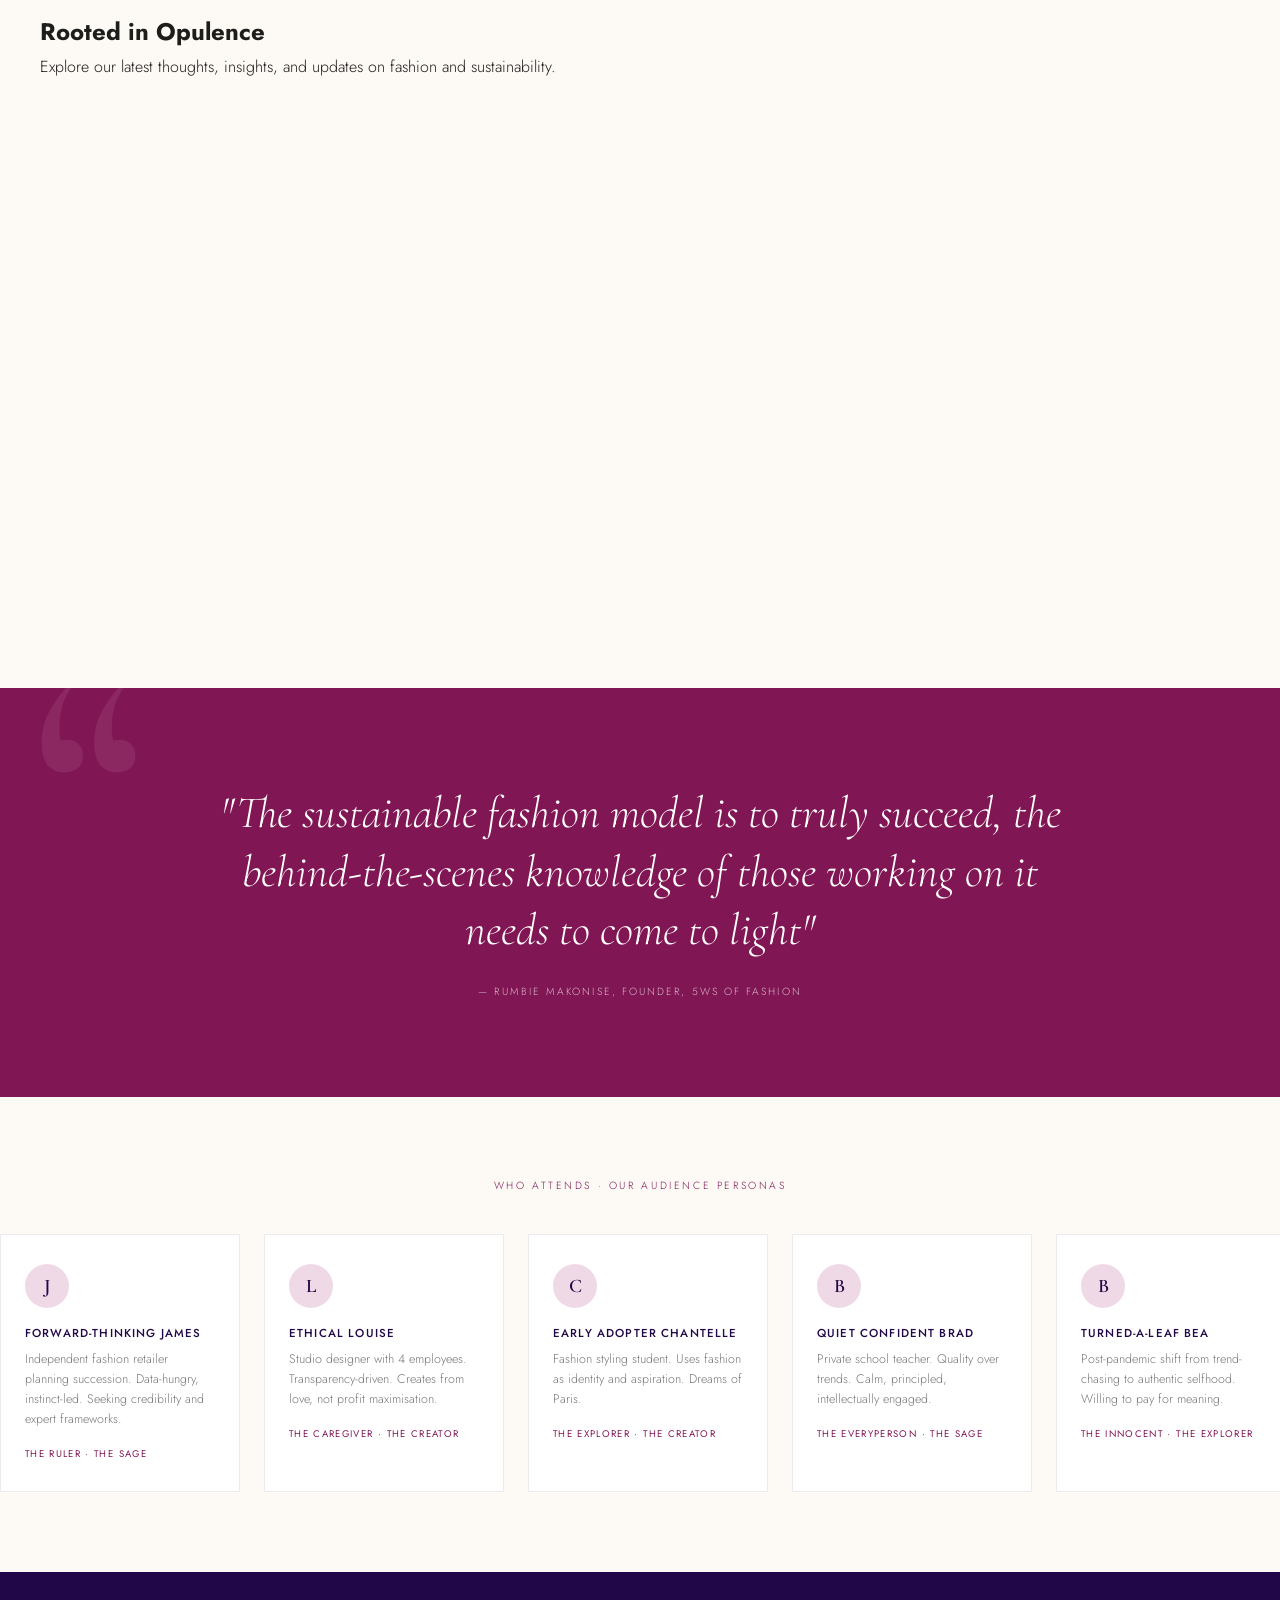
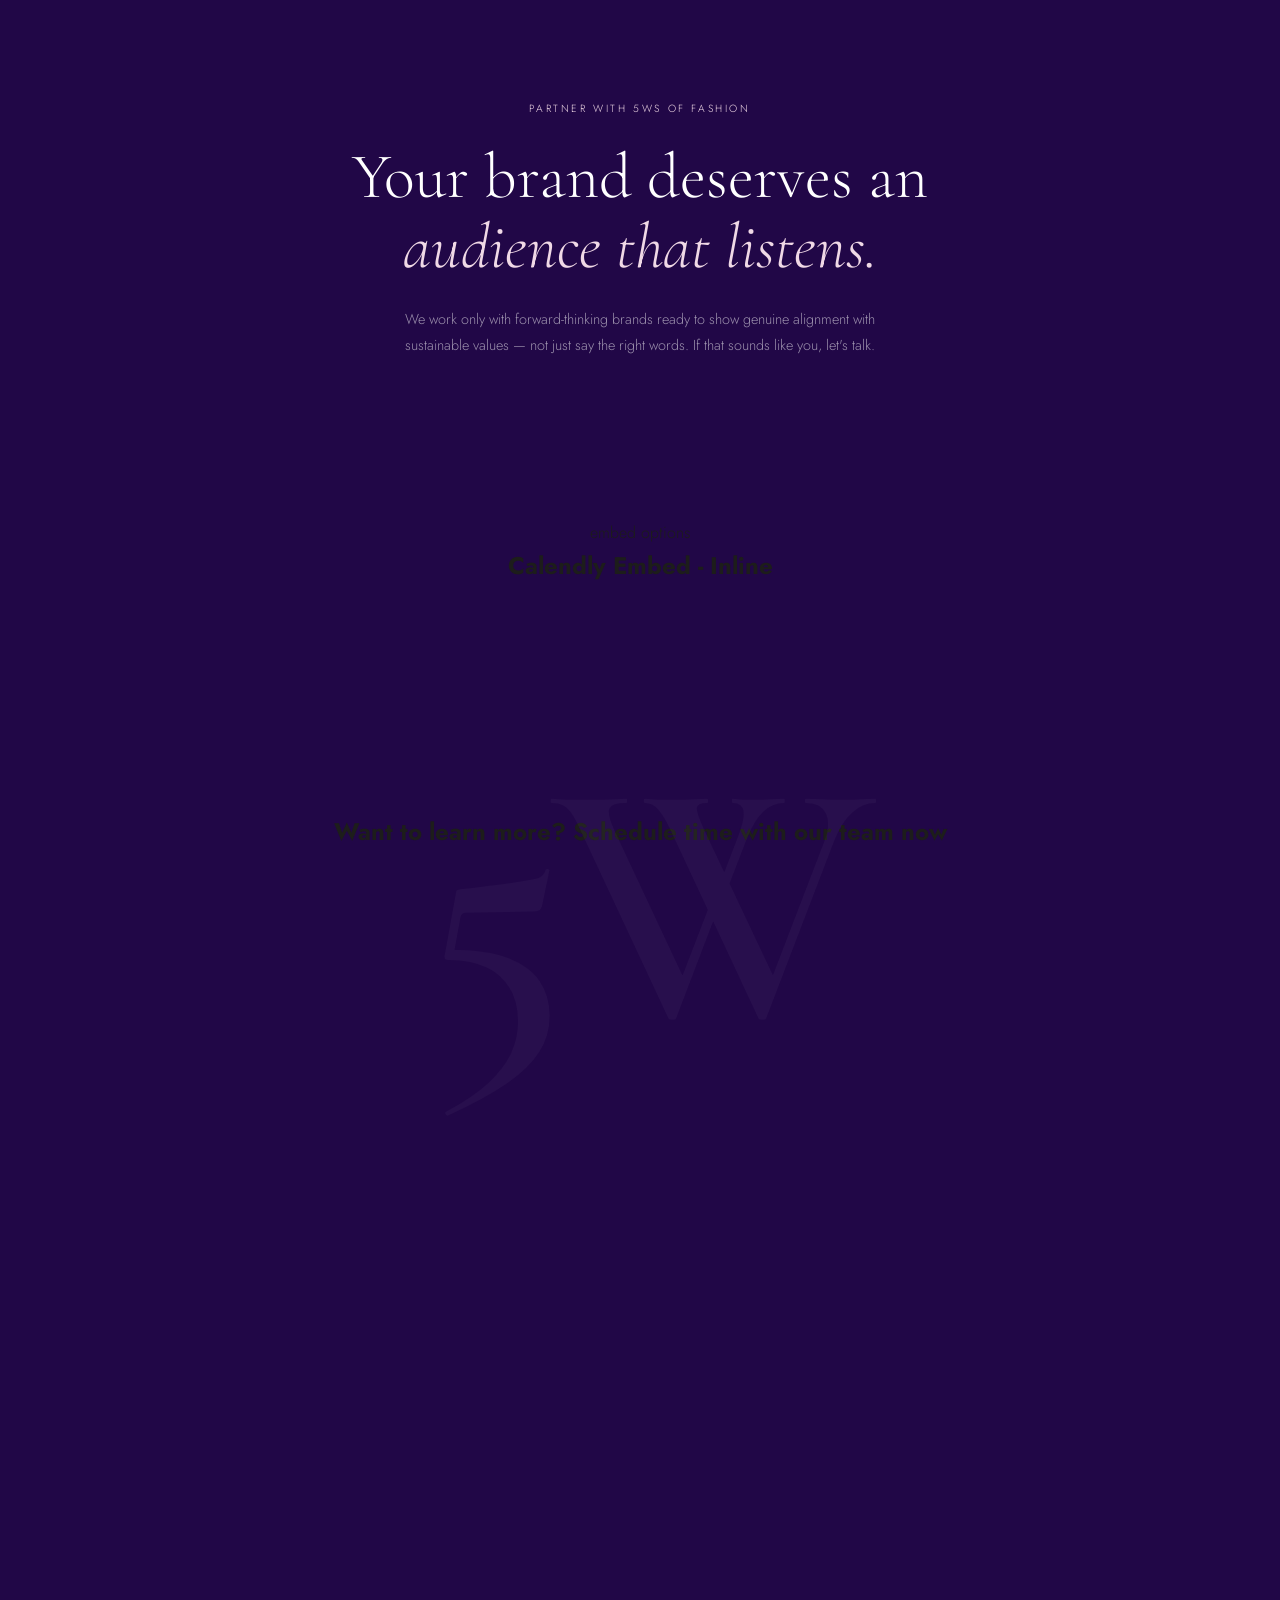
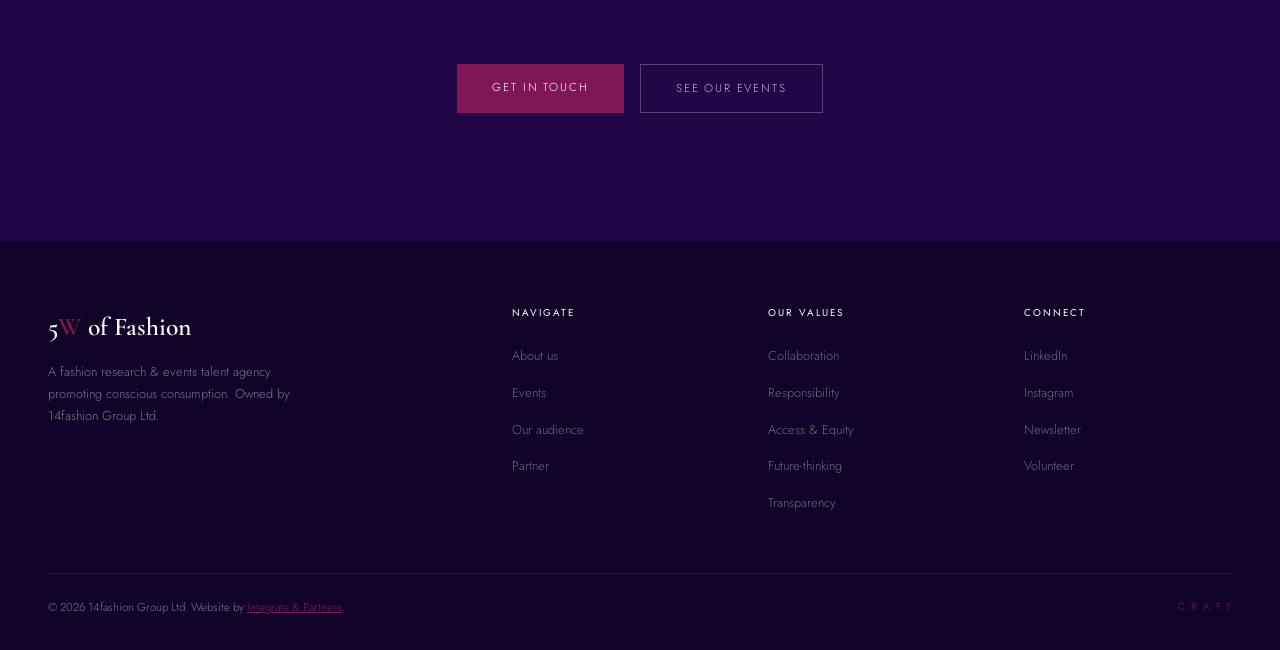
==== commit 2ec96ad7: "- added: blog and email changes" ====
--- a/5ws_landing.html
+++ b/5ws_landing.html
@@ -891,6 +891,20 @@
   </div>
 </section>
 
+<!-- ── BLOG SECTION ───────────────────────────────────────── -->
+<section class="blog-section" id="blog">
+  <div class="section-inner">
+    <h2 class="section-label">Our Blog</h2>
+    <h2>Rooted in Opulence</h2>
+    <p>Explore our latest thoughts, insights, and updates on fashion and sustainability.</p>
+    <iframe 
+      src="https://rootedinopulence.wordpress.com" 
+      style="width: 100%; height: 600px; border: none;" 
+      title="Rooted in Opulence Blog">
+    </iframe>
+  </div>
+</section>
+
 <!-- ── QUOTE ─────────────────────────────────────────────── -->
 <section class="quote-section">
   <p class="quote-text">"The sustainable fashion model is to truly succeed, the behind-the-scenes knowledge of those working on it needs to come to light"</p>
@@ -989,7 +1003,7 @@
 <style>.calendly-overlay .calendly-popup { max-width: 1105px !important; }</style>
 <!-- Calendly inline widget end --></div></div></div></div></div></div>  
 <div class="cta-btns reveal">
-    <a href="mailto:hello@5wsoffashion.com" class="btn-primary">Get in touch</a>
+    <a href="mailto:14fashiongroup@gmail.com" class="btn-primary">Get in touch</a>
     <a href="#events" class="btn-ghost">See our events</a>
   </div>
 </section>
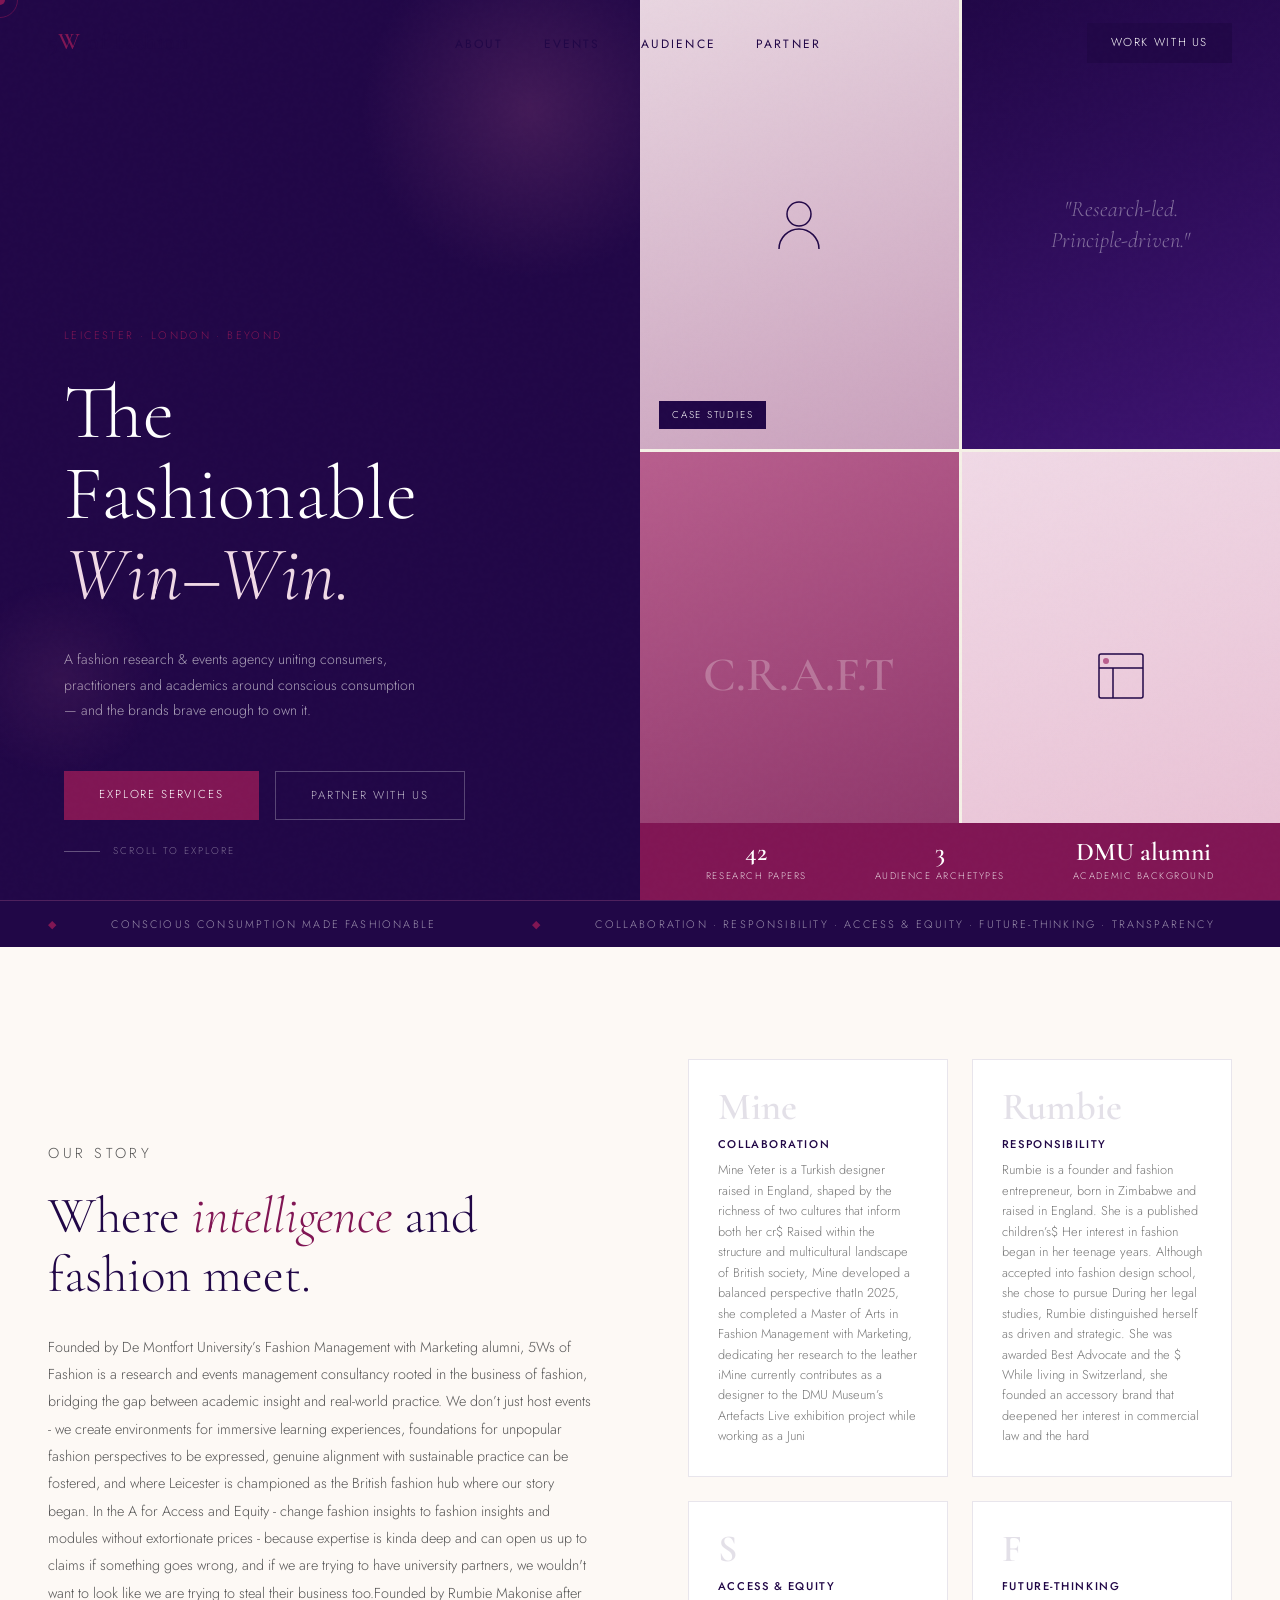
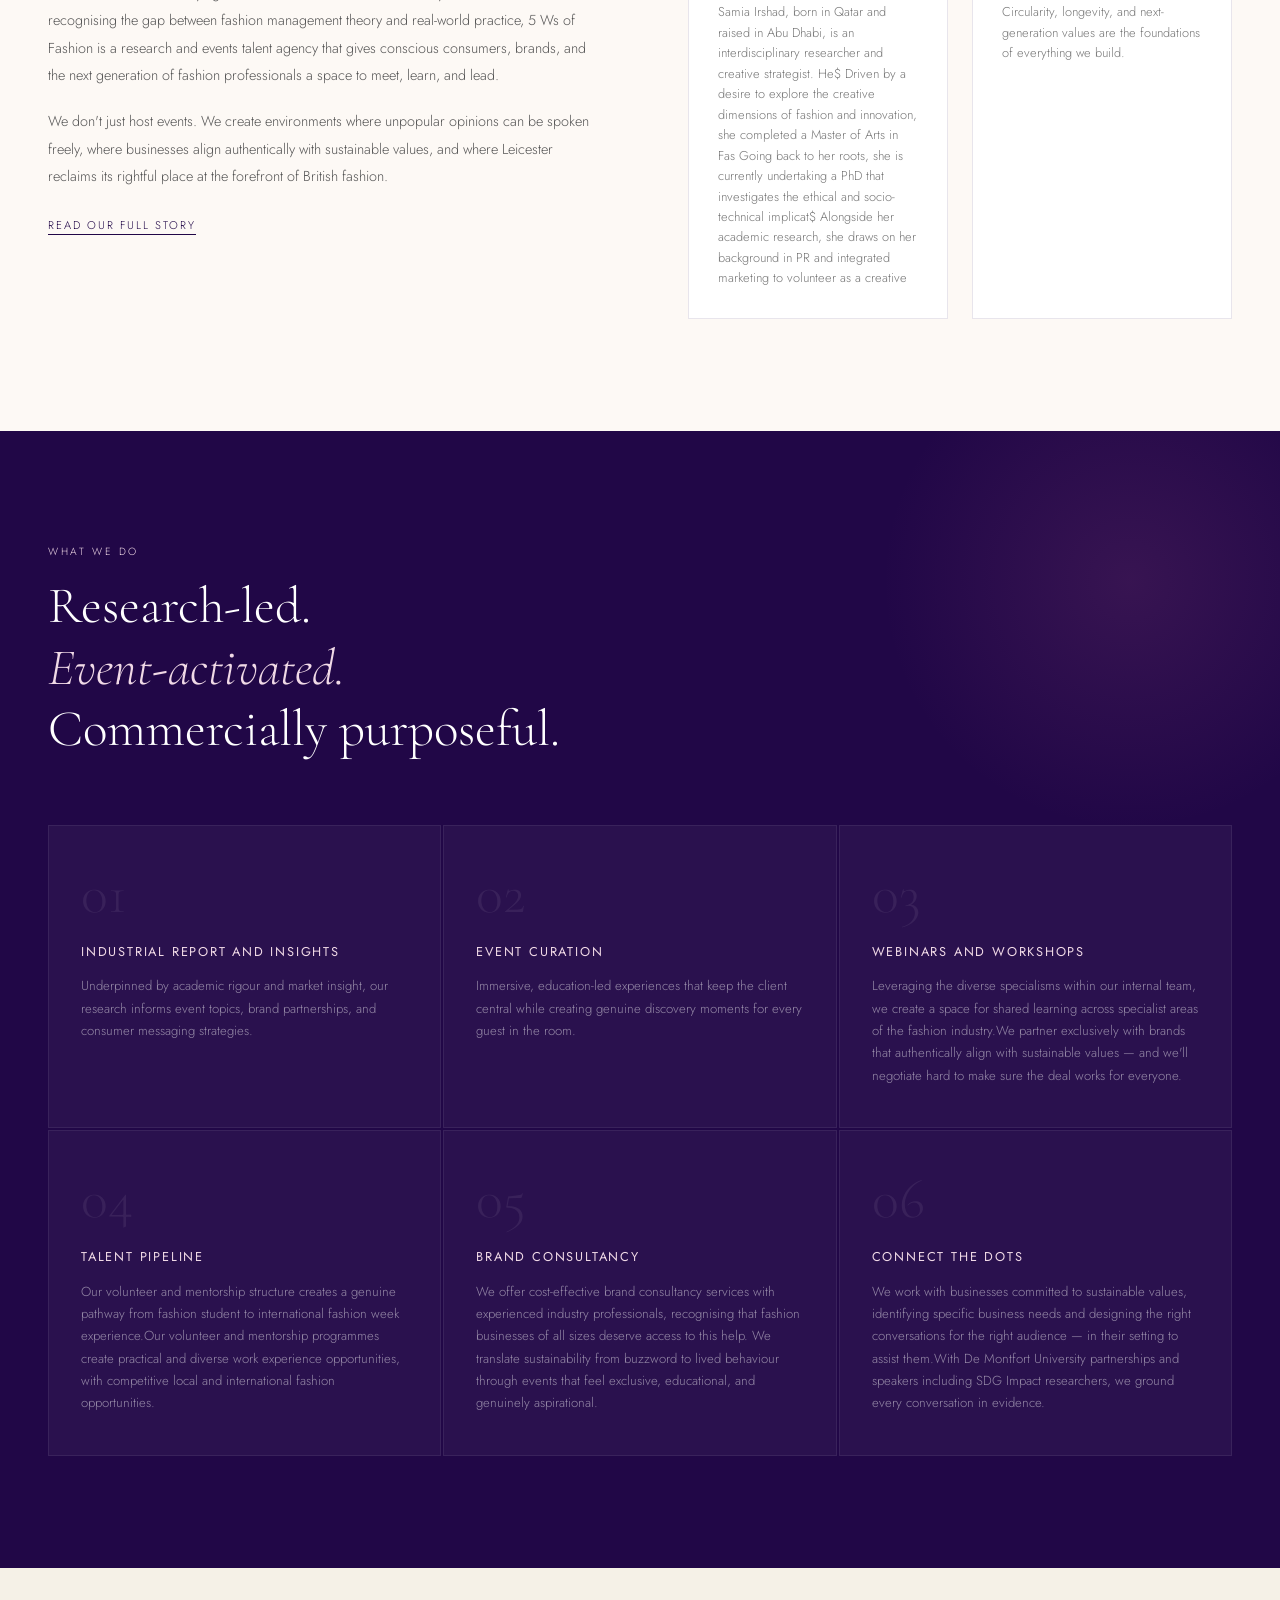
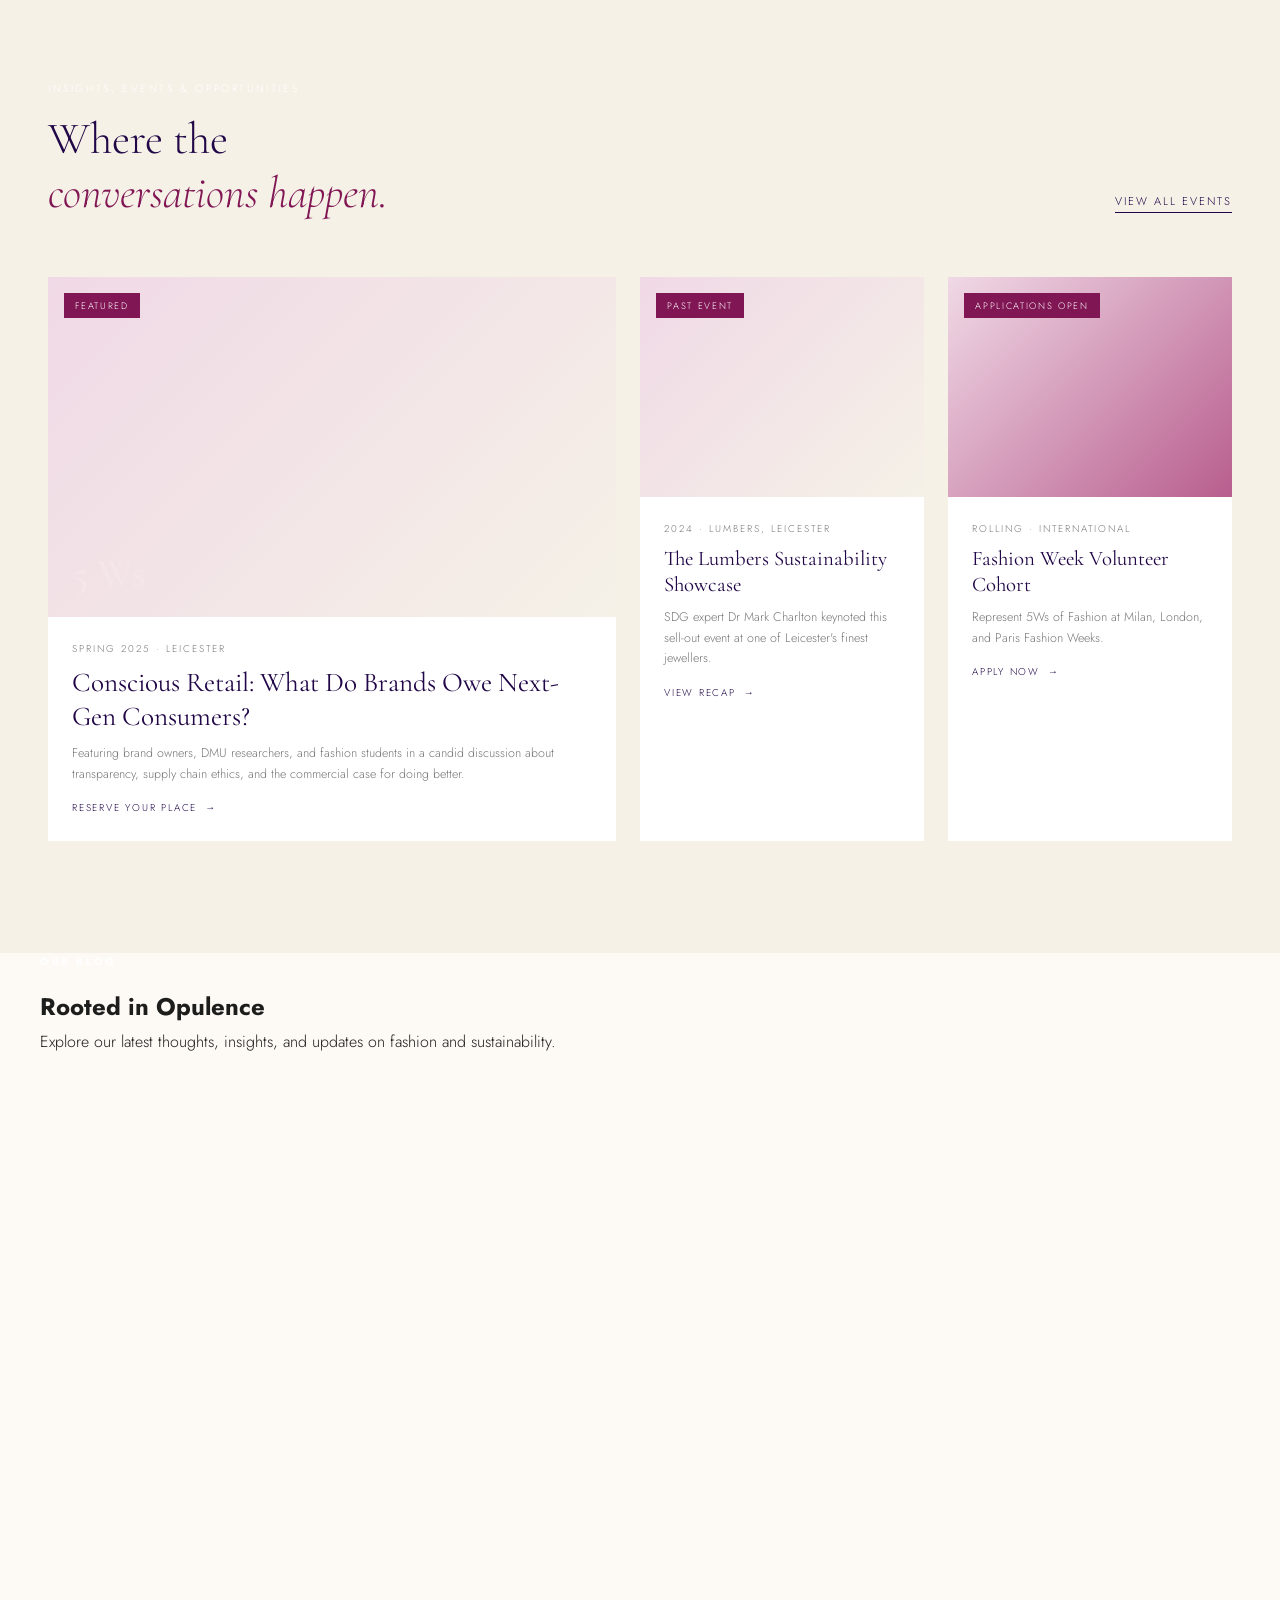
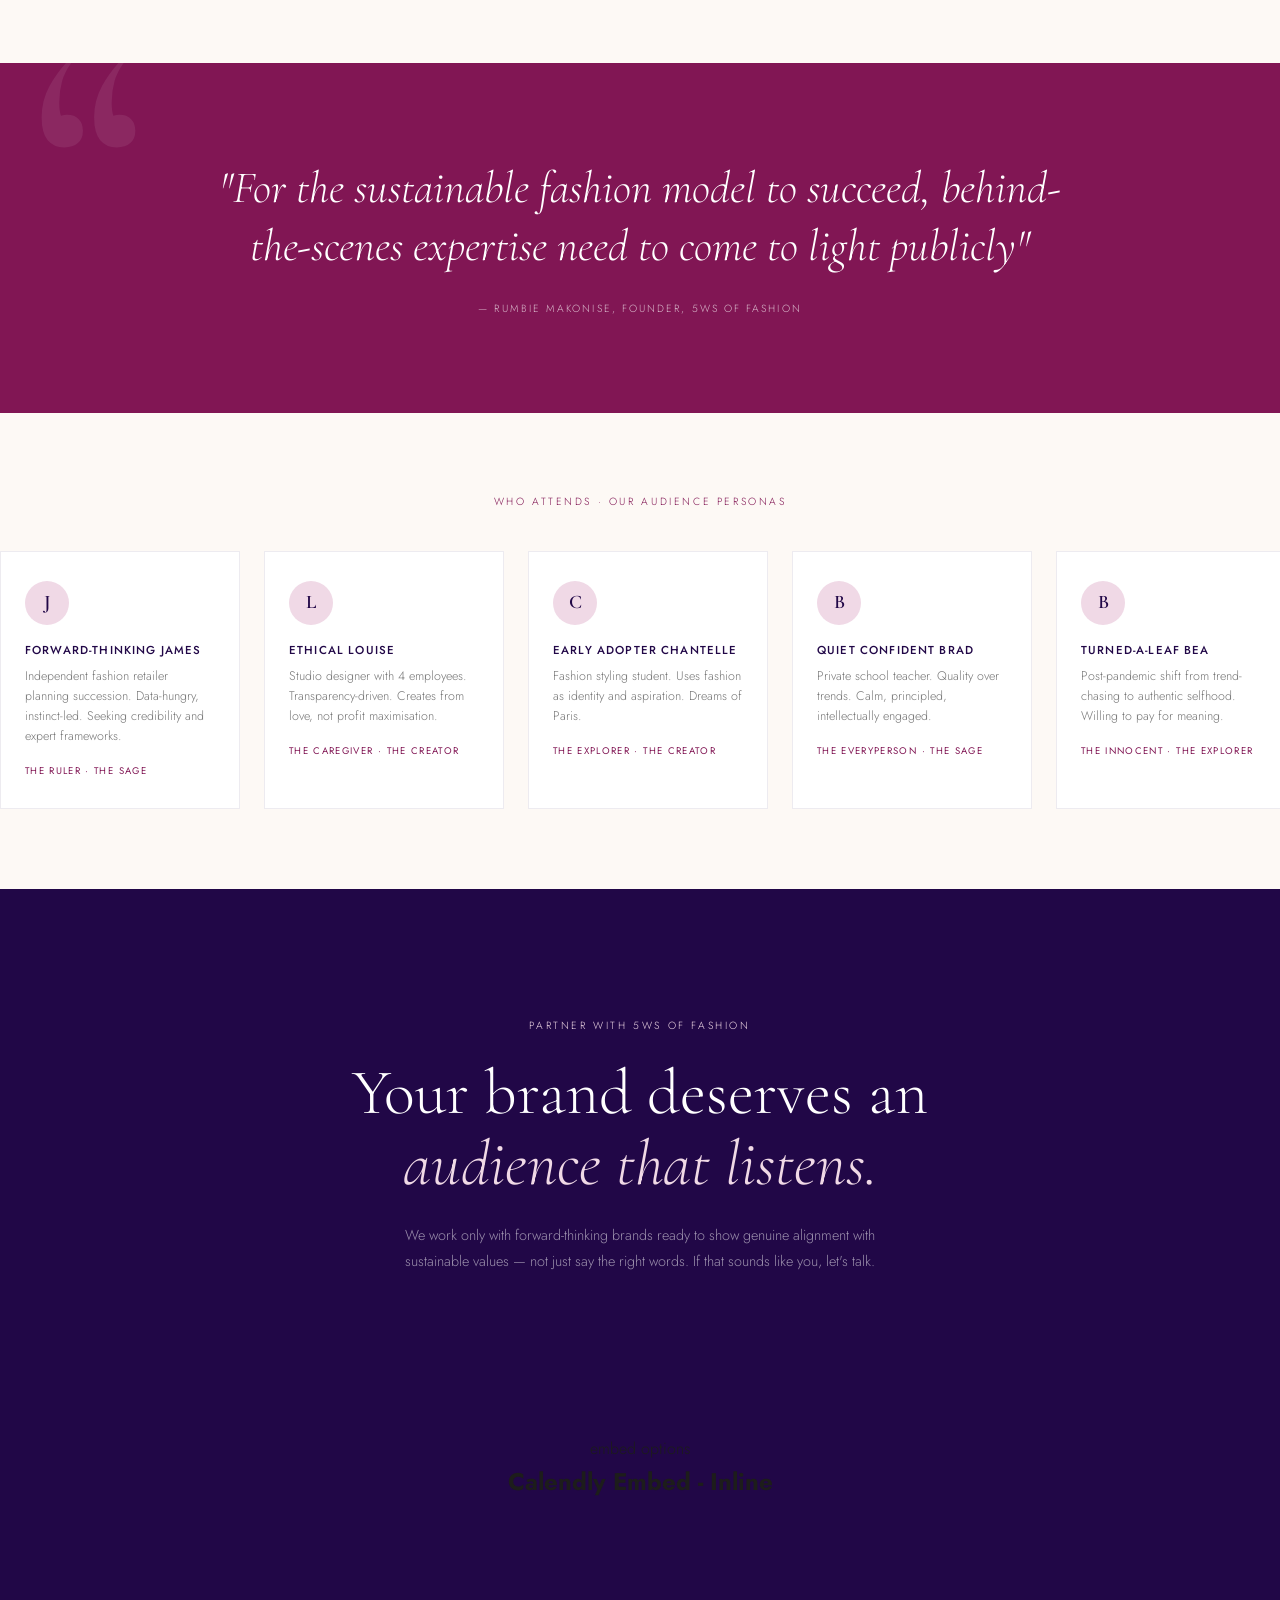
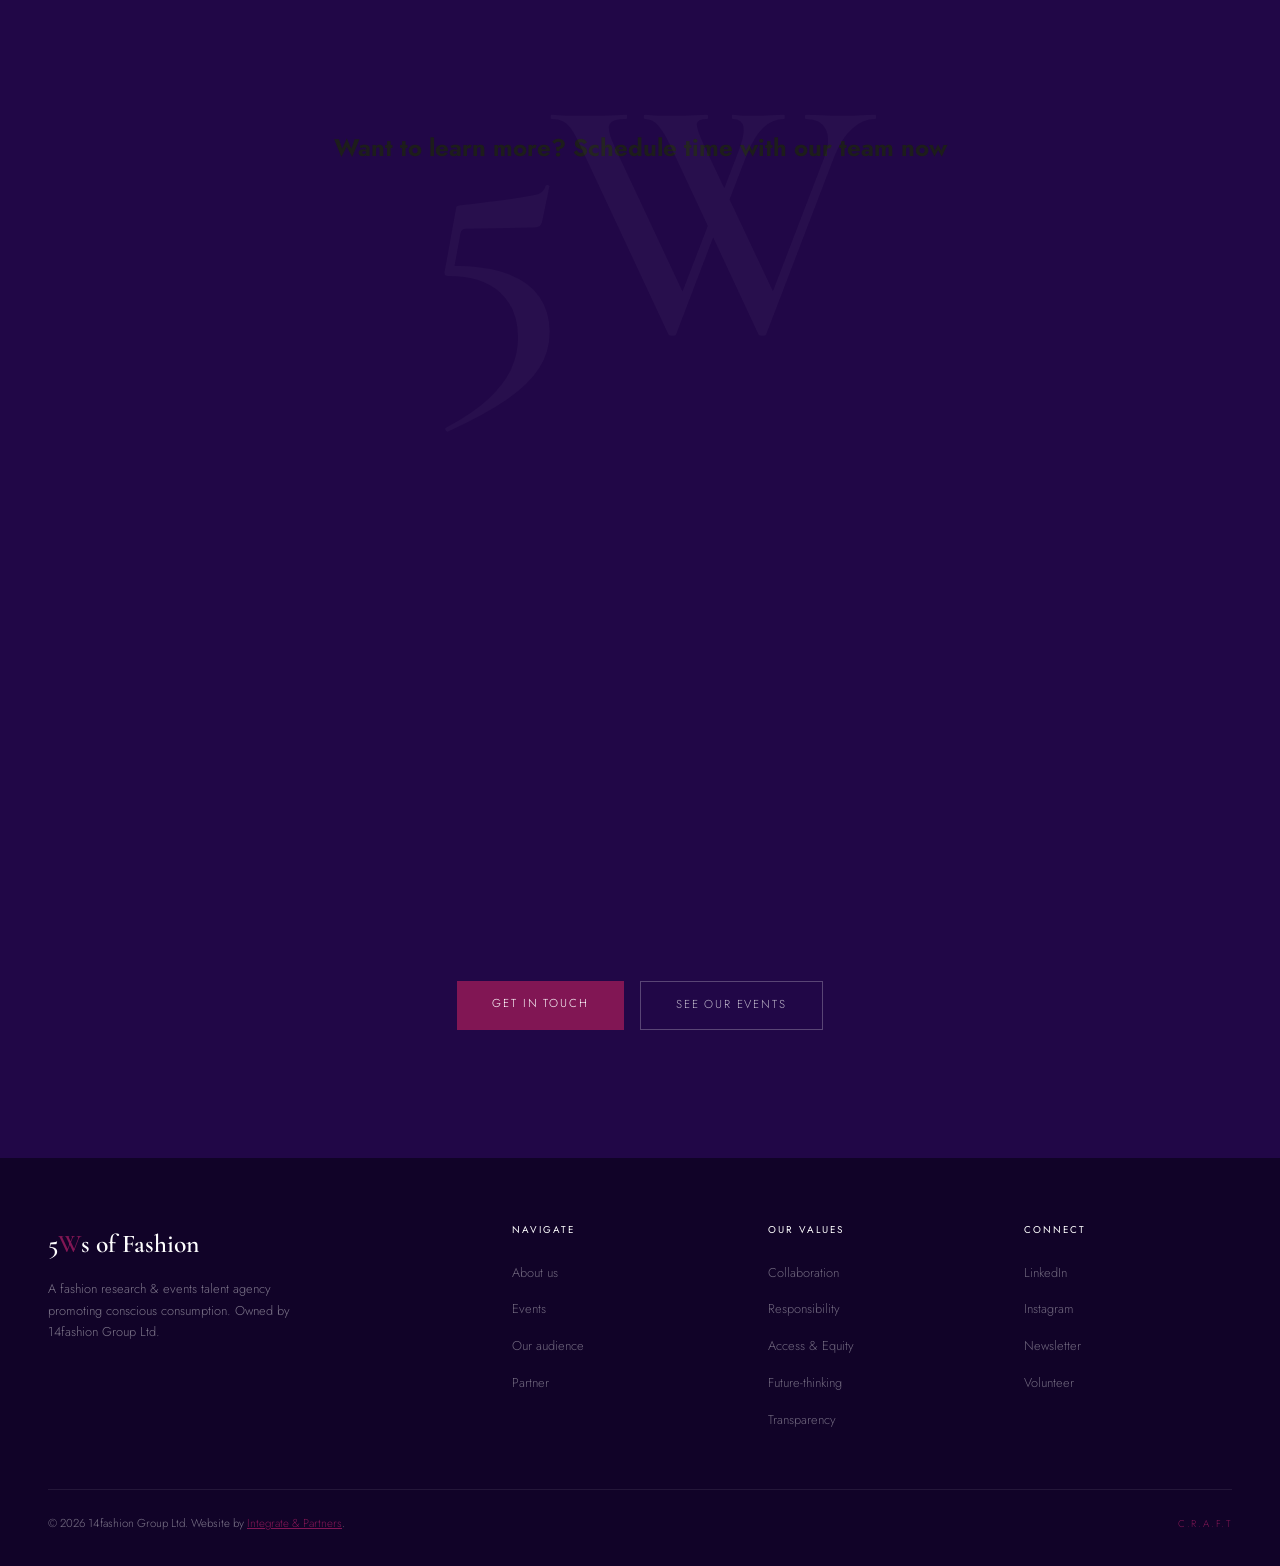
==== commit d6633475: "- Tweaked: text" ====
--- a/5ws_landing.html
+++ b/5ws_landing.html
@@ -667,7 +667,7 @@
     </h1>
     <p class="hero-desc">A fashion research &amp; events agency uniting consumers, practitioners and academics around conscious consumption — and the brands brave enough to own it.</p>
     <div class="hero-btns">
-      <a href="#events" class="btn-primary">Explore Events</a>
+      <a href="#events" class="btn-primary">Explore Services</a>
       <a href="#partner" class="btn-ghost">Partner With Us</a>
     </div>
     <div class="hero-scroll-hint">
@@ -682,7 +682,7 @@
       <div style="width:100%;height:100%;background:linear-gradient(160deg,#e8d5e0 0%,#c9a0bc 100%);display:flex;align-items:center;justify-content:center;">
         <svg width="60" height="60" viewBox="0 0 60 60" fill="none" xmlns="http://www.w3.org/2000/svg"><circle cx="30" cy="20" r="12" stroke="#210747" stroke-width="1.5"/><path d="M10 55c0-11.046 8.954-20 20-20s20 8.954 20 20" stroke="#210747" stroke-width="1.5"/></svg>
       </div>
-      <div class="hero-photo-tag">Lumbers, Leicester</div>
+      <div class="hero-photo-tag">Case Studies</div>
     </div>
     <div class="hero-photo" style="grid-column:2; grid-row:1;">
       <div style="width:100%;height:100%;background:linear-gradient(160deg,#210747 0%,#3d1370 100%);display:flex;align-items:center;justify-content:center;">
@@ -704,16 +704,16 @@
     <!-- Stats strip -->
     <div class="hero-stats-strip">
       <div class="stat-item">
-        <div class="stat-num">6+</div>
-        <div class="stat-label">Events hosted</div>
+        <div class="stat-num">42</div>
+        <div class="stat-label">Research papers</div>
       </div>
       <div class="stat-item">
         <div class="stat-num">3</div>
         <div class="stat-label">Audience archetypes</div>
       </div>
       <div class="stat-item">
-        <div class="stat-num">DMU</div>
-        <div class="stat-label">Academic partner</div>
+        <div class="stat-num">DMU alumni</div>
+        <div class="stat-label">Academic background</div>
       </div>
     </div>
   </div>
@@ -724,11 +724,11 @@
   <div class="ticker">
     <span class="ticker-item"><span>◆</span> Conscious Consumption Made Fashionable</span>
     <span class="ticker-item"><span>◆</span> Collaboration · Responsibility · Access &amp; Equity · Future-thinking · Transparency</span>
-    <span class="ticker-item"><span>◆</span> Milan · London · Paris · Leicester</span>
+    <span class="ticker-item"><span>◆</span> London · Milan · Leicester · Paris</span>
     <span class="ticker-item"><span>◆</span> The Fashionable Win-Win</span>
     <span class="ticker-item"><span>◆</span> Conscious Consumption Made Fashionable</span>
     <span class="ticker-item"><span>◆</span> Collaboration · Responsibility · Access &amp; Equity · Future-thinking · Transparency</span>
-    <span class="ticker-item"><span>◆</span> Milan · London · Paris · Leicester</span>
+    <span class="ticker-item"><span>◆</span> London · Milan · Leicester · Paris</span>
     <span class="ticker-item"><span>◆</span> The Fashionable Win-Win</span>
   </div>
 </div>
@@ -742,7 +742,7 @@
         <h2>Where <em>intelligence</em> and fashion meet.</h2>
         <p>Founded by De Montfort University’s Fashion Management with Marketing alumni, 5Ws of Fashion is a research and events management consultancy rooted in the business of fashion, bridging the gap between academic insight and real-world practice.
 We don’t just host events - we create environments for immersive learning experiences, foundations for unpopular fashion perspectives to be expressed, genuine alignment with sustainable practice can be fostered, and where Leicester is championed as the British fashion hub where our story began.
-In the A for Access and Equity - change fashion expertise to fashion insights and modules without extortionate fees - because expertise is kinda deep and can open us up to claims if something goes wrong, and if we are trying to have university partners, we wouldn't want to look like we are trying to steal their business too.Founded by Rumbie Makonise after recognising the gap between fashion management theory and real-world practice, 5 Ws of Fashion is a research and events talent agency that gives conscious consumers, brands, and the next generation of fashion professionals a space to meet, learn, and lead.</p>
+In the A for Access and Equity - change fashion insights to fashion insights and modules without extortionate prices - because expertise is kinda deep and can open us up to claims if something goes wrong, and if we are trying to have university partners, we wouldn't want to look like we are trying to steal their business too.Founded by Rumbie Makonise after recognising the gap between fashion management theory and real-world practice, 5 Ws of Fashion is a research and events talent agency that gives conscious consumers, brands, and the next generation of fashion professionals a space to meet, learn, and lead.</p>
         <p>We don't just host events. We create environments where unpopular opinions can be spoken freely, where businesses align authentically with sustainable values, and where Leicester reclaims its rightful place at the forefront of British fashion.</p>
         <a href="#" class="about-link">Read our full story</a>
       </div>
@@ -752,27 +752,23 @@
           <div class="craft-letter">Mine</div>
           <div class="craft-title">Collaboration</div>
           <div class="craft-desc">Mine Yeter is a Turkish designer raised in England, shaped by the richness of two cultures that inform both her cr$
-Raised within the structure and multicultural landscape of British society, Mine developed a balanced perspective that$
-In 2025, she completed a Master of Arts in Fashion Management with Marketing, dedicating her research to the leather i$
-Mine currently contributes as a designer to the DMU Museum’s Artefacts Live exhibition project while working as a Juni$
+Raised within the structure and multicultural landscape of British society, Mine developed a balanced perspective thatIn 2025, she completed a Master of Arts in Fashion Management with Marketing, dedicating her research to the leather iMine currently contributes as a designer to the DMU Museum’s Artefacts Live exhibition project while working as a Juni
 </div>
         </div>
         <div class="craft-pill">
           <div class="craft-letter">Rumbie</div>
           <div class="craft-title">Responsibility</div>
           <div class="craft-desc">Rumbie is a founder and fashion entrepreneur, born in Zimbabwe and raised in England. She is a published children’s$
-Her interest in fashion began in her teenage years. Although accepted into fashion design school, she chose to pursue $
-During her legal studies, Rumbie distinguished herself as driven and strategic. She was awarded Best Advocate and the $
-While living in Switzerland, she founded an accessory brand that deepened her interest in commercial law and the hard $
+Her interest in fashion began in her teenage years. Although accepted into fashion design school, she chose to pursue During her legal studies, Rumbie distinguished herself as driven and strategic. She was awarded Best Advocate and the $
+While living in Switzerland, she founded an accessory brand that deepened her interest in commercial law and the hard 
 </div>
         </div>
         <div class="craft-pill">
           <div class="craft-letter">S</div>
           <div class="craft-title">Access &amp; Equity</div>
           <div class="craft-desc">Samia Irshad, born in Qatar and raised in Abu Dhabi, is an interdisciplinary researcher and creative strategist. He$
-Driven by a desire to explore the creative dimensions of fashion and innovation, she completed a Master of Arts in Fas$
-Going back to her roots, she is currently undertaking a PhD that investigates the ethical and socio-technical implicat$
-Alongside her academic research, she draws on her background in PR and integrated marketing to volunteer as a creative$
+Driven by a desire to explore the creative dimensions of fashion and innovation, she completed a Master of Arts in Fas Going back to her roots, she is currently undertaking a PhD that investigates the ethical and socio-technical implicat$
+Alongside her academic research, she draws on her background in PR and integrated marketing to volunteer as a creative
 </div>
         </div>
         <div class="craft-pill">
@@ -791,16 +787,7 @@
     <p class="section-label">What We Do</p>
     <h2>Research-led.<br><em>Event-activated.</em><br>Commercially purposeful.</h2>
 
-<p> Mine Yeter is a Turkish designer raised in England, shaped by the richness of two cultures that inform both her creative and professional identity. Born in Gaziantep, a city renowned for its generational craftsmanship, she grew up surrounded by artisans whose skills in coppersmithing, leather shoemaking, and woodworking were passed down through family-run bazaars. This early exposure to heritage craft instilled in her a deep respect for making, materiality, and tradition.
-Raised within the structure and multicultural landscape of British society, Mine developed a balanced perspective that blends discipline with generosity, values rooted equally in her Turkish heritage and British upbringing. This duality now defines her design philosophy: honouring tradition while responding to contemporary cultural shifts.
-In 2025, she completed a Master of Arts in Fashion Management with Marketing, dedicating her research to the leather industry and examining Generation Z’s capacity to revive traditional craftsmanship within a technology-driven era. Her work critically explores the compatibility between heritage leathercraft and modern design thinking, with research soon to be published on young designers and the leathercraft sector.
-Mine currently contributes as a designer to the DMU Museum’s Artefacts Live exhibition project while working as a Junior Leather Goods Sample Maker in Rutland, Leicestershire, for one of the UK’s leading belt suppliers, producing for high-street and designer brands. Specialising in leather goods design and production, she bridges research and hands-on craft, ensuring heritage skills evolve through informed, contemporary execution.</p>
-<p>Rumbie is a founder and fashion entrepreneur, born in Zimbabwe and raised in England. She is a published children’s author and researcher, holding a First-Class Law degree and a Master of Arts in Fashion Management with Marketing. She currently works in London as a Sales and Marketing Specialist with national clients across the food, sustainability, and energy sectors.
-Her interest in fashion began in her teenage years. Although accepted into fashion design school, she chose to pursue law due to concerns about the fashion industry’s inaccessibility at the time — a decision that redirected her passions towards the business of fashion. Her entrepreneurial spirit was evident early on. In high school, she ran a cookies and doughnuts business during break times, earning the nickname “the businesswoman,” alongside being voted the funniest girl in her year group.
-During her legal studies, Rumbie distinguished herself as driven and strategic. She was awarded Best Advocate and the winner of the Northants and Bucks Junior Lawyers Division Moot Competition in 2021. She also won a legal debate competition, competed in an online negotiation competition during the pandemic, and represented her host Swiss university in the international European Law Moot Court competition in Barcelona. These experiences sharpened her advocacy, research, teamwork, leadership, and analytical skills, enabling her to take on positions including Equality, Diversity and Inclusion Representative for the Methodist Church in Great Britain and De Montfort University School of Fashion and Textiles, respectively.
-While living in Switzerland, she founded an accessory brand that deepened her interest in commercial law and the hard luxury market, ultimately inspiring her transition to fashion school. Through the venture, she gained experience in brand, client, and project management, international stakeholder relations, contract drafting and IP registration, digital marketing, consumer research, and industry events including Milan Fashion Week production assistance. Rumbie later negotiated a research brief with Lumbers Jewellers, delivering strategic insights into the next-generation consumer perceptions of hard luxury products. This collaboration inspired the concept of the *5 Ws of Fashion*.</p>
-
-<div class="services-grid reveal">
+    <div class="services-grid reveal">
       <div class="service-card">
         <div class="service-num">01</div>
         <div class="service-title">Industrial Report and Insights</div>
@@ -849,7 +836,7 @@
     <div class="events-grid reveal">
       <!-- Feature event -->
       <div class="event-card">
-        <div class="event-card-img" style="background:linear-gradient(135deg,#210747 0%,#b85e8e 100%);">
+        <div class="event-card-img" style="background:linear-gradient(135deg,#210747 0%,--pink 100%);">
           <div class="event-badge">Featured</div>
           <div style="position:absolute;bottom:1.5rem;left:1.5rem;right:1.5rem;">
             <p style="font-family:'Cormorant Garamond',serif;font-size:2.5rem;color:rgba(255,255,255,0.15);font-weight:600;line-height:1;">5 Ws</p>
@@ -865,7 +852,7 @@
 
       <!-- Secondary events -->
       <div class="event-card">
-        <div class="event-card-img" style="background:linear-gradient(135deg,#b85e8e 0%,#8a3266 100%);">
+        <div class="event-card-img" style="background:linear-gradient(135deg,--pink 0%,#8a3266 100%);">
           <div class="event-badge">Past Event</div>
         </div>
         <div class="event-card-body">
@@ -907,7 +894,7 @@
 
 <!-- ── QUOTE ─────────────────────────────────────────────── -->
 <section class="quote-section">
-  <p class="quote-text">"The sustainable fashion model is to truly succeed, the behind-the-scenes knowledge of those working on it needs to come to light"</p>
+  <p class="quote-text">"For the sustainable fashion model to succeed, behind-the-scenes expertise need to come to light publicly"</p>
   <p class="quote-attr">— Rumbie Makonise, Founder, 5Ws of Fashion</p>
 </section>
 
@@ -1013,7 +1000,7 @@
   <div class="footer-inner">
     <div class="footer-grid">
       <div>
-        <div class="footer-brand-name">5<span>W</span> of Fashion</div>
+        <div class="footer-brand-name">5<span>W</span>s of Fashion</div>
         <p class="footer-tagline">A fashion research &amp; events talent agency promoting conscious consumption. Owned by 14fashion Group Ltd.</p>
       </div>
       <div class="footer-col">
@@ -1039,8 +1026,8 @@
         <h4>Connect</h4>
         <ul>
           <li><a href="#">LinkedIn</a></li>
-          <li><a href="#">Instagram</a></li>
-          <li><a href="#">Newsletter</a></li>
+          <li><a href="instagram.com/5wsoffashion">Instagram</a></li>
+          <li><a href="rootedinopulence.wordpress.com/">Newsletter</a></li>
           <li><a href="#">Volunteer</a></li>
         </ul>
       </div>
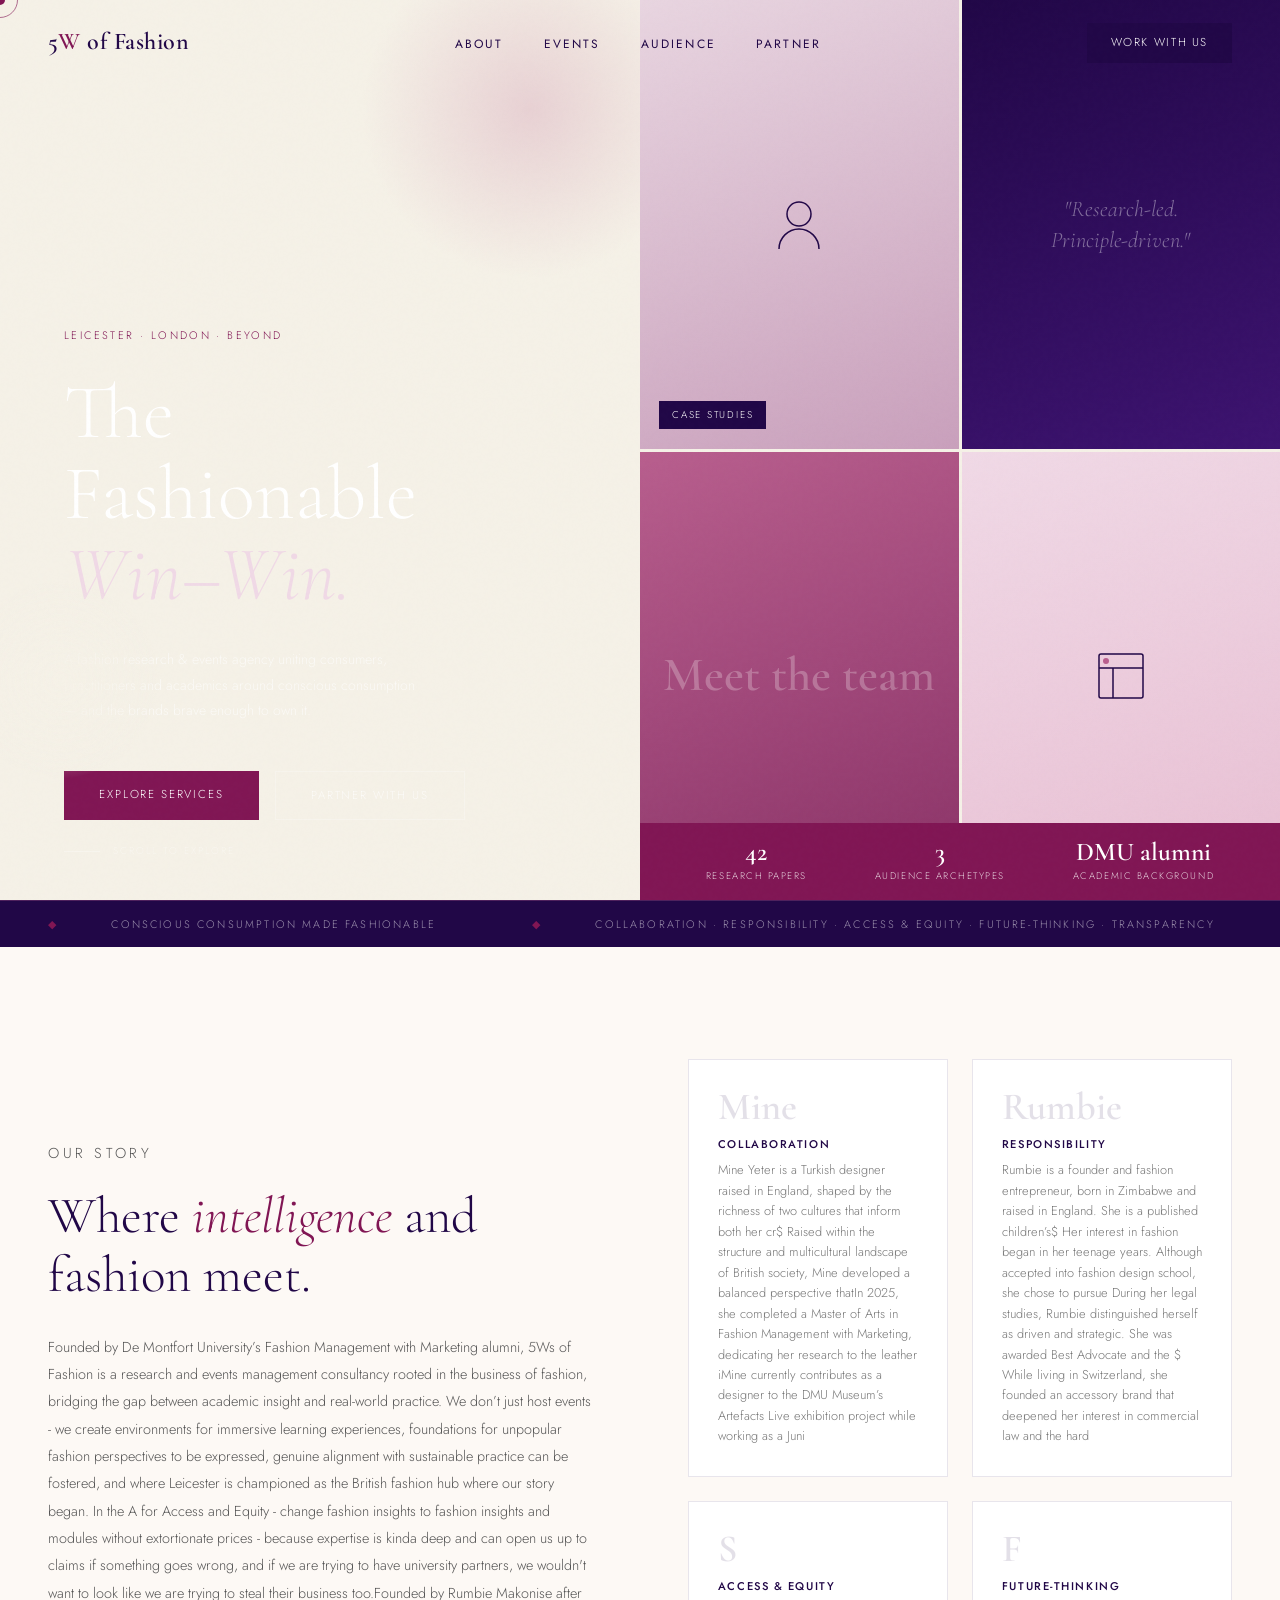
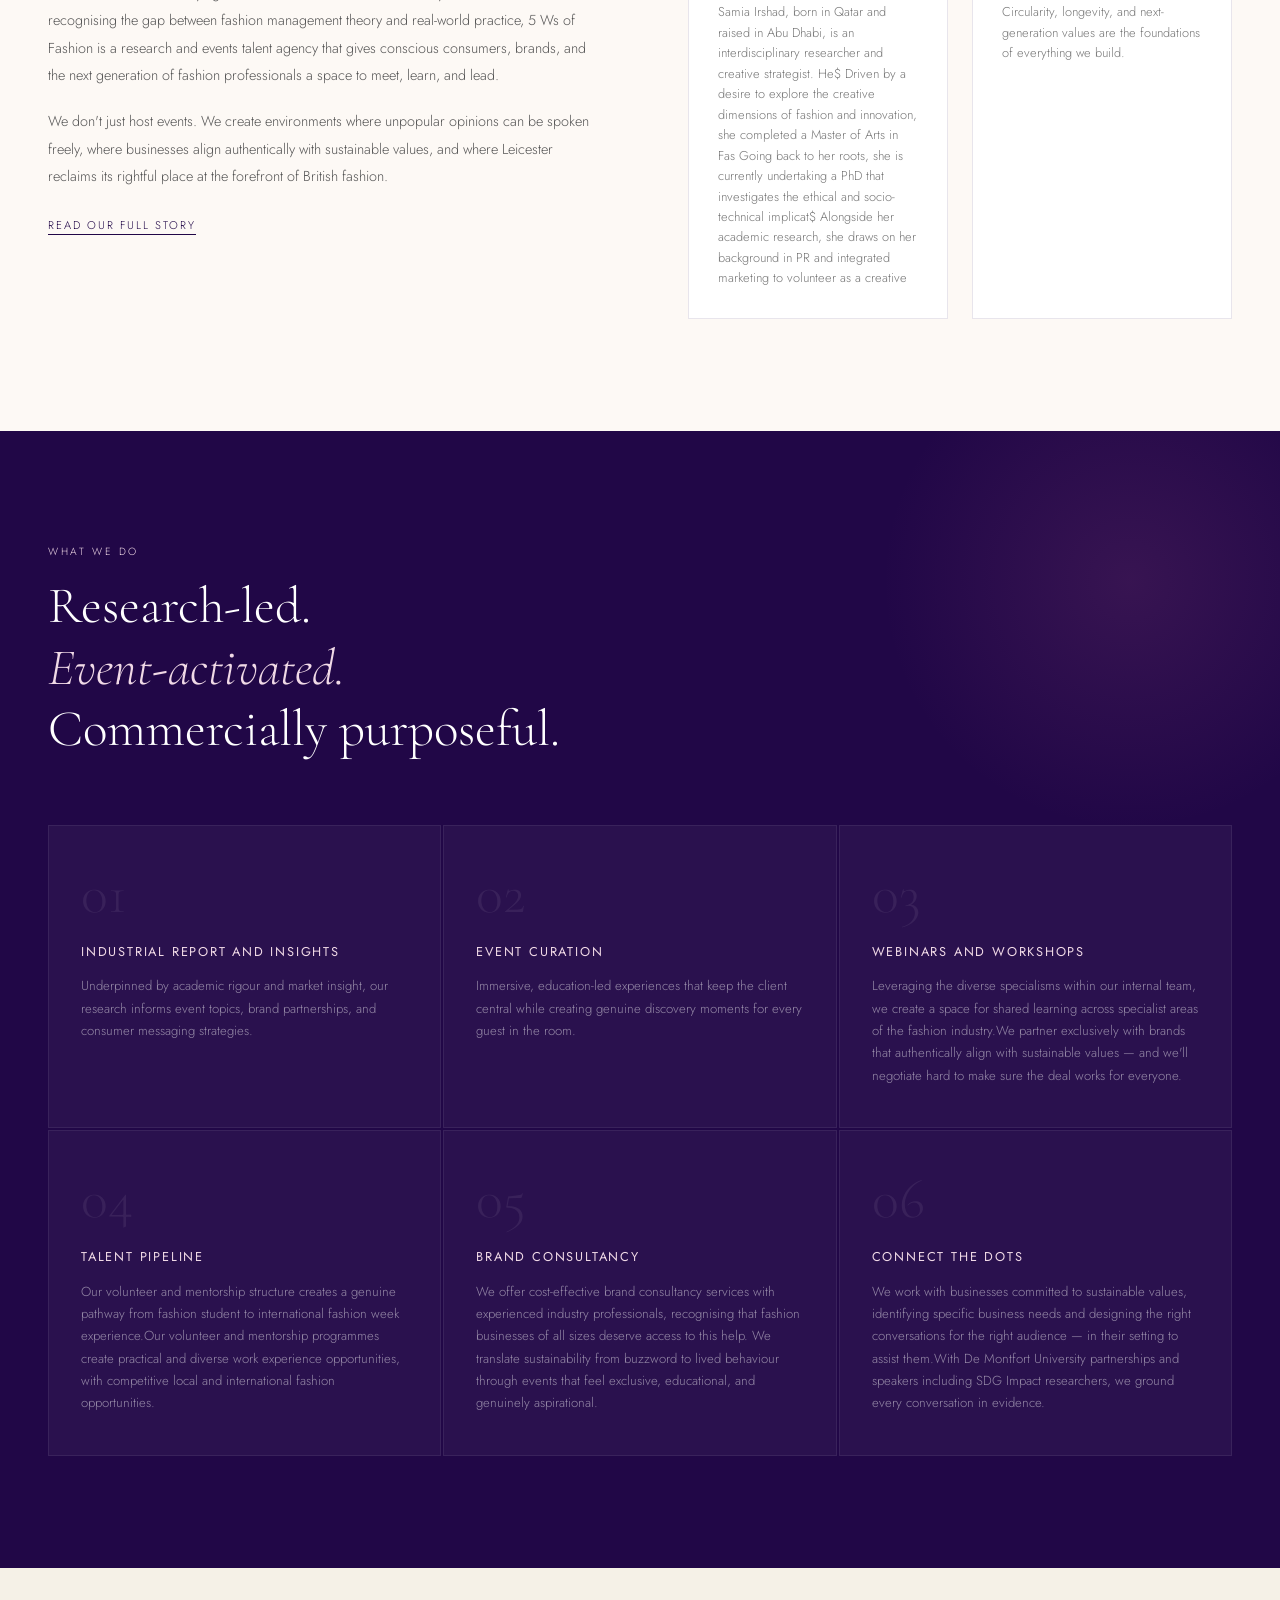
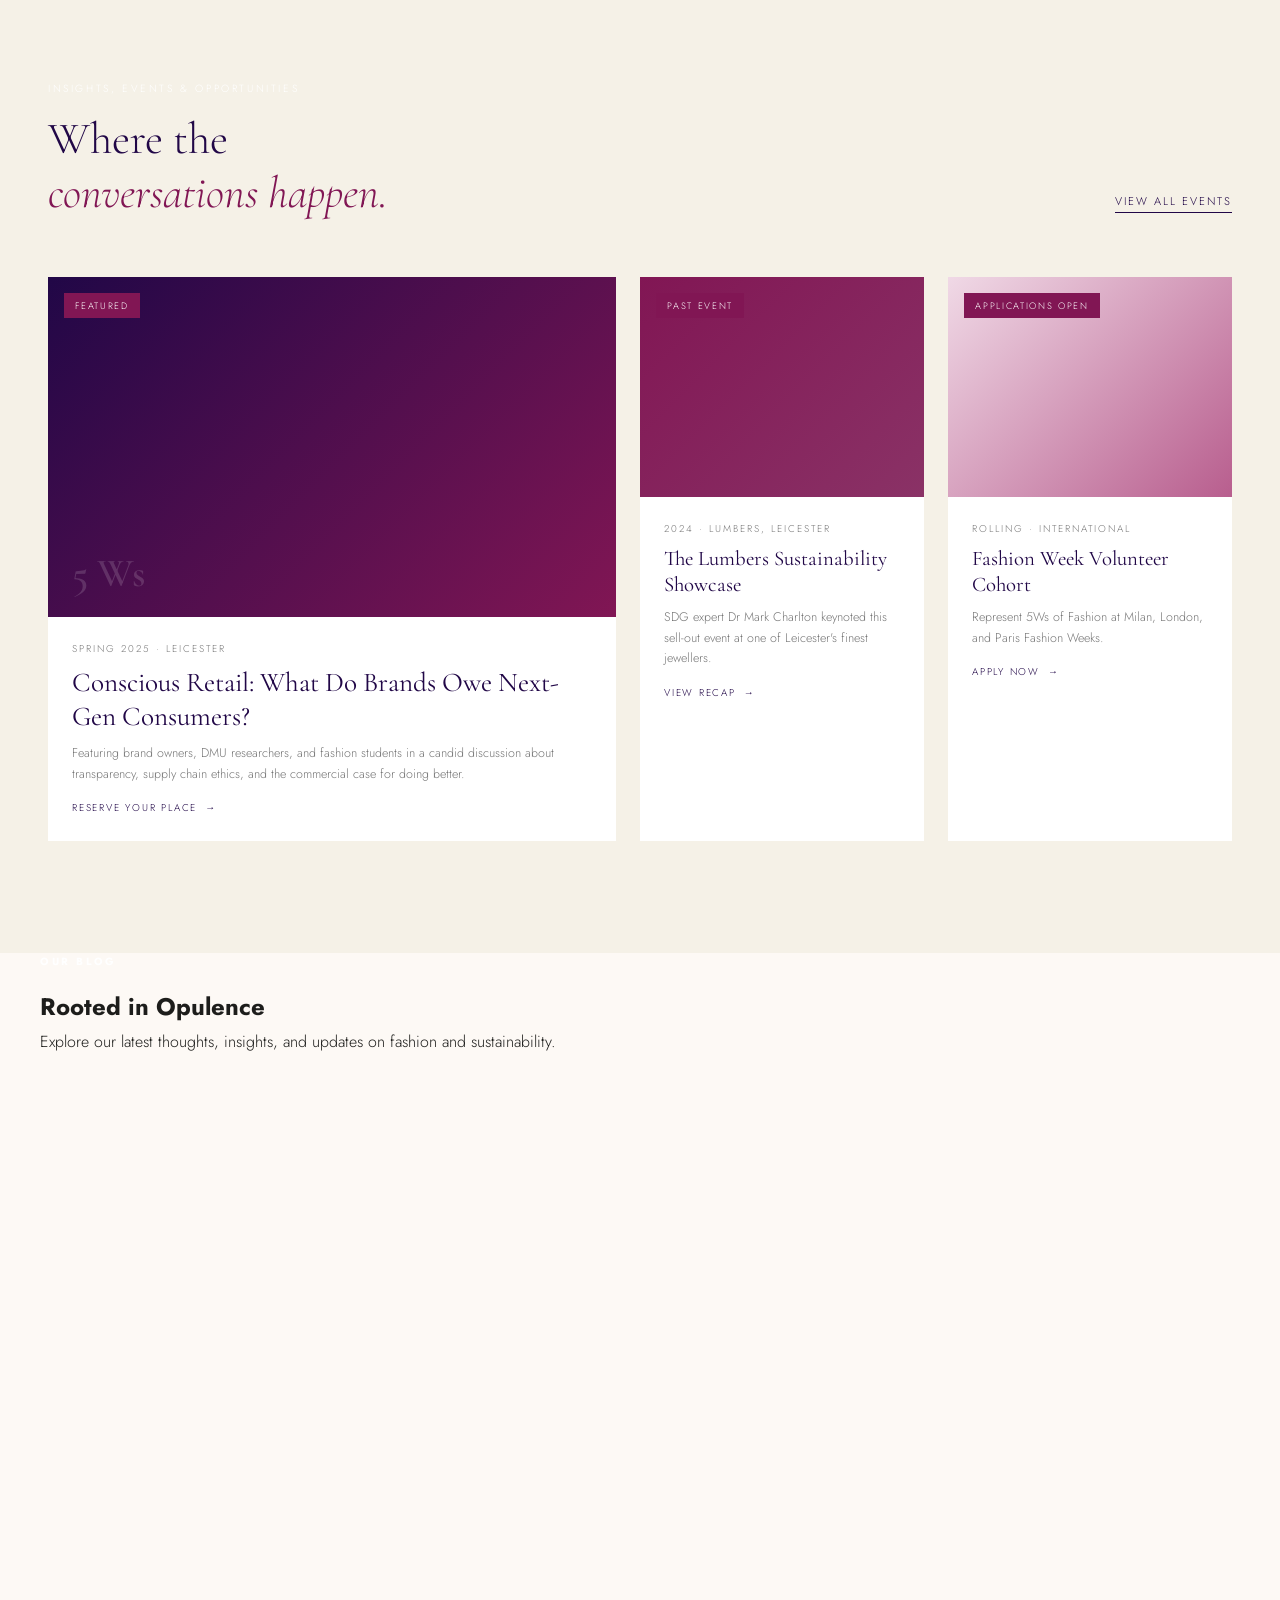
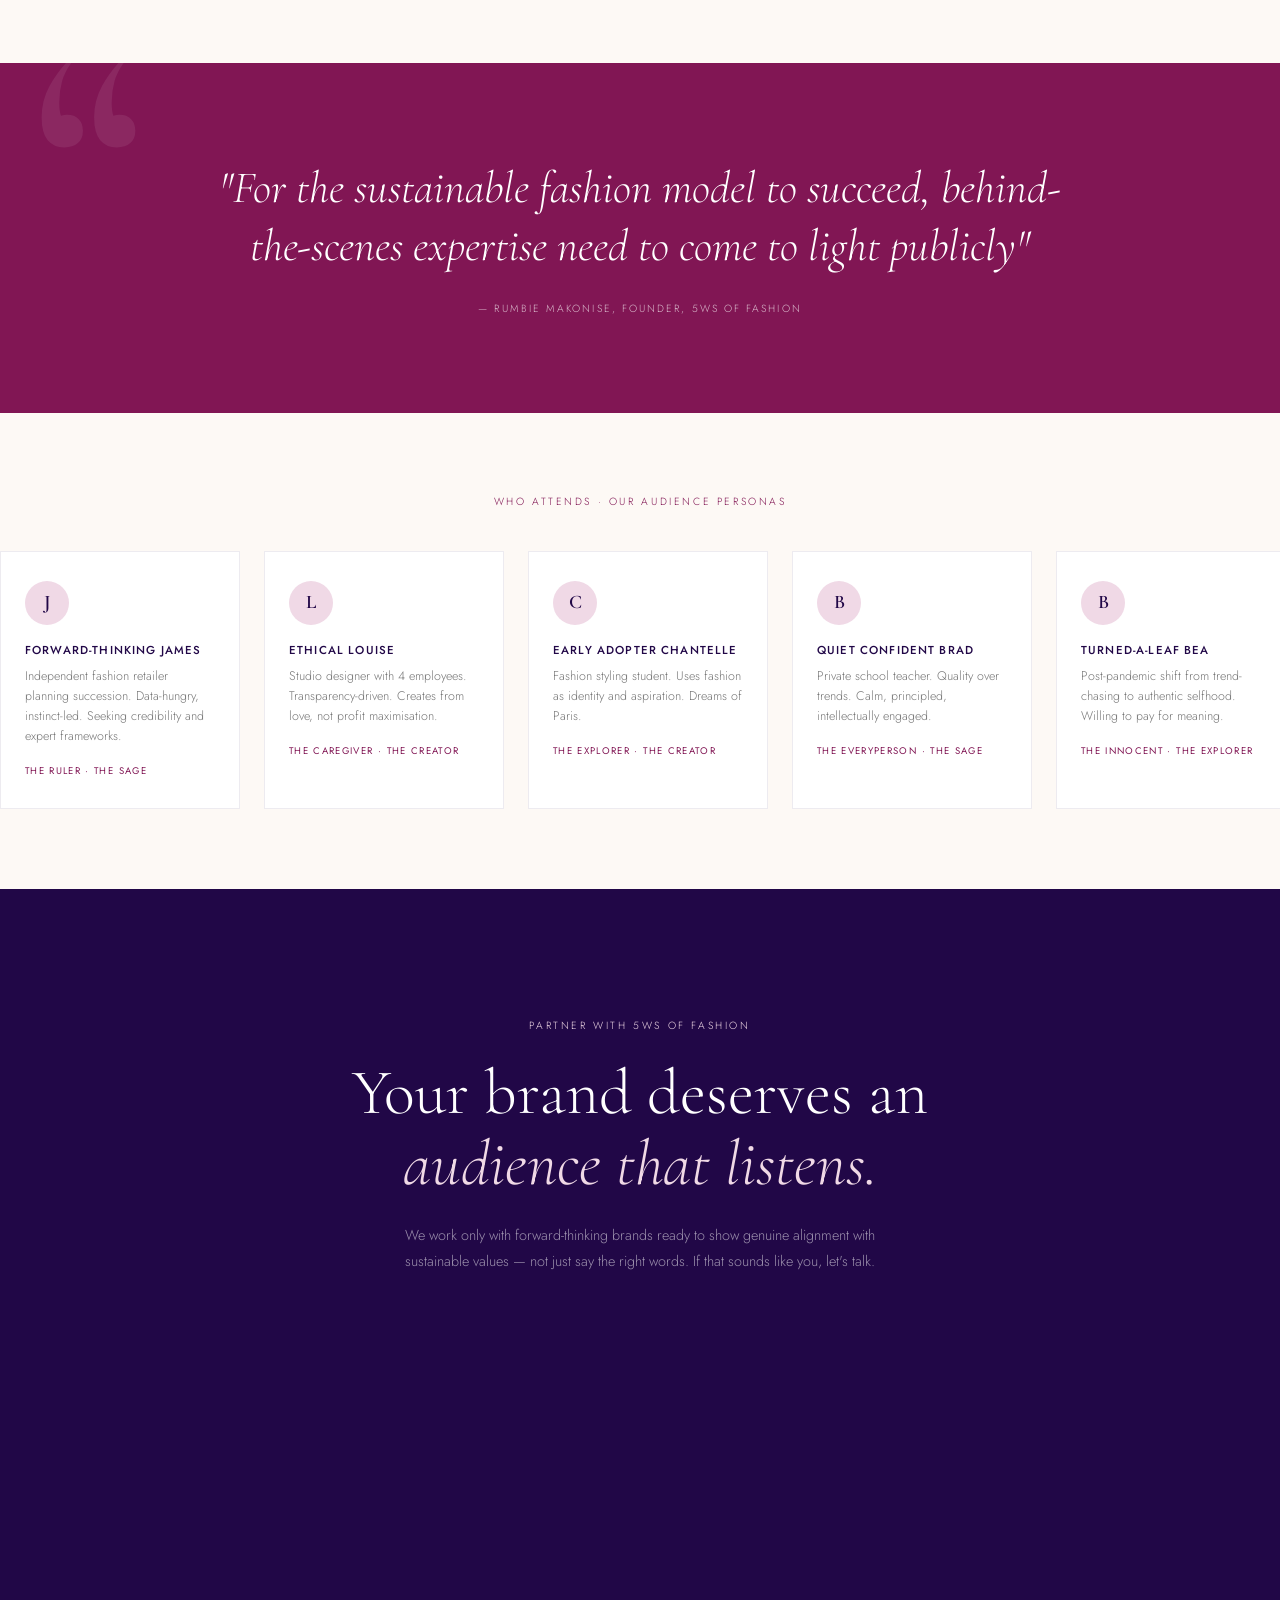
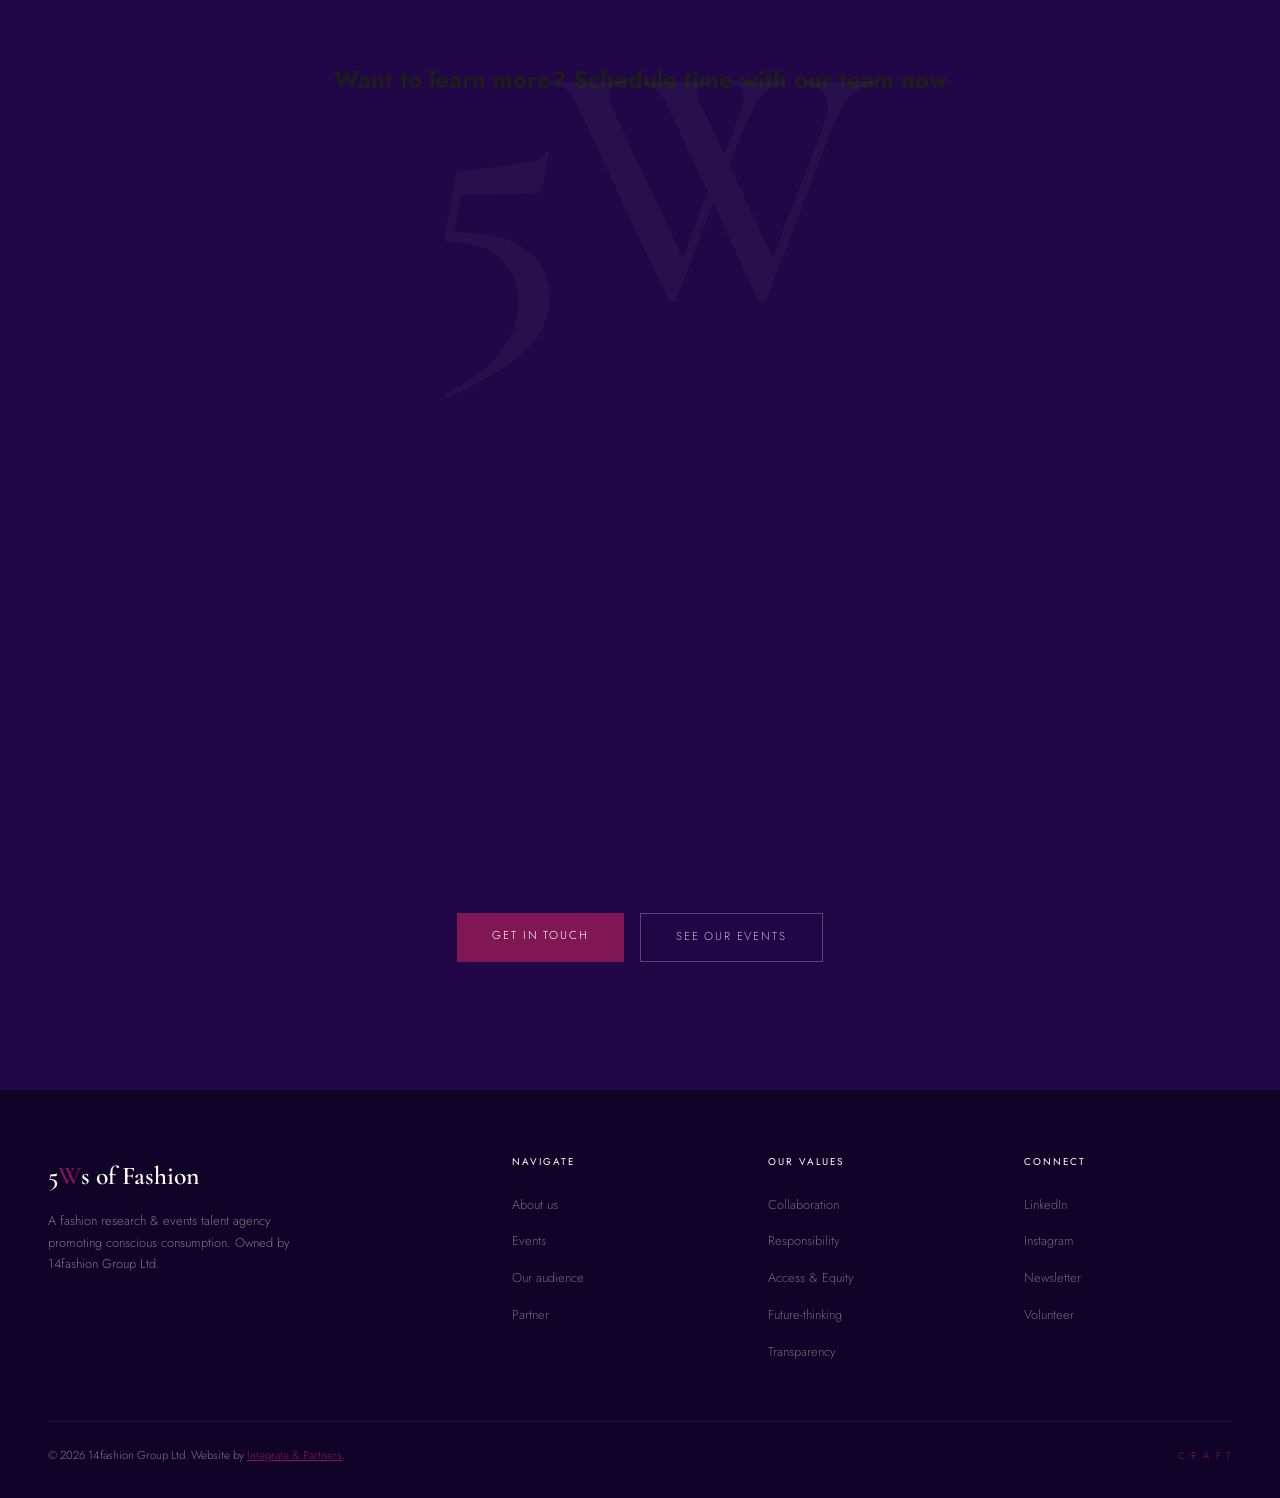
==== commit 47cf210d: "- Fixed: colors" ====
--- a/5ws_landing.html
+++ b/5ws_landing.html
@@ -124,7 +124,7 @@
   }
 
   .hero-left {
-    background: var(--navy);
+    background: var(--cream);
     display: flex; flex-direction: column;
     justify-content: flex-end;
     padding: 6rem 4rem 5rem;
@@ -142,7 +142,7 @@
     content: '';
     position: absolute; bottom: 120px; left: -40px;
     width: 200px; height: 200px; border-radius: 50%;
-    background: radial-gradient(circle, rgba(184,94,142,0.12) 0%, transparent 70%);
+    background: radial-gradient(circle, var(--cream) 0%, transparent 70%);
     pointer-events: none;
   }
 
@@ -691,7 +691,7 @@
     </div>
     <div class="hero-photo" style="grid-column:1; grid-row:2;">
       <div style="width:100%;height:100%;background:linear-gradient(160deg,#b85e8e 0%,#8a3266 100%);display:flex;align-items:center;justify-content:center;">
-        <p style="font-family:'Cormorant Garamond',serif;font-size:3rem;color:rgba(255,255,255,0.25);font-weight:600;">C.R.A.F.T</p>
+        <p style="font-family:'Cormorant Garamond',serif;font-size:3rem;color:rgba(255,255,255,0.25);font-weight:600;">Meet the team</p>
       </div>
     </div>
     <div class="hero-photo" style="grid-column:2; grid-row:2;">
@@ -836,7 +836,7 @@
     <div class="events-grid reveal">
       <!-- Feature event -->
       <div class="event-card">
-        <div class="event-card-img" style="background:linear-gradient(135deg,#210747 0%,--pink 100%);">
+        <div class="event-card-img" style="background:linear-gradient(135deg,#210747 0%,var(--pink) 100%);">
           <div class="event-badge">Featured</div>
           <div style="position:absolute;bottom:1.5rem;left:1.5rem;right:1.5rem;">
             <p style="font-family:'Cormorant Garamond',serif;font-size:2.5rem;color:rgba(255,255,255,0.15);font-weight:600;line-height:1;">5 Ws</p>
@@ -852,7 +852,7 @@
 
       <!-- Secondary events -->
       <div class="event-card">
-        <div class="event-card-img" style="background:linear-gradient(135deg,--pink 0%,#8a3266 100%);">
+        <div class="event-card-img" style="background:linear-gradient(135deg,var(--pink) 0%,#8a3266 100%);">
           <div class="event-badge">Past Event</div>
         </div>
         <div class="event-card-body">
@@ -984,7 +984,7 @@
   <p class="cta-label">Partner with 5Ws of Fashion</p>
   <h2 class="cta-h2 reveal">Your brand deserves an<br><em>audience that listens.</em></h2>
   <p class="cta-desc reveal">We work only with forward-thinking brands ready to show genuine alignment with sustainable values — not just say the right words. If that sounds like you, let's talk.</p>
-<div class="page-wrapper"><div class="section small top-24px mb0"><div class="container-default _120pad mb0 w-container"><div data-w-id="6d370a8c-07b6-db13-b4f8-71f11b4abe5f" style="transform: translate3d(0px, 0%, 0px) scale3d(1, 1, 1) rotateX(0deg) rotateY(0deg) rotateZ(0deg) skew(0deg, 0deg); opacity: 1; transform-style: preserve-3d;" class="inner-container _515px center"><div class="text-center mg-bottom-64px"><div class="subtitle mg-bottom-16px">embed options</div><h2 class="display-2 mg-bottom-0">Calendly Embed - Inline</h2></div></div></div></div><div class="container-default w-container"><div class="section-divider-wrapper"><div class="divider _0px" style="width: 100%; height: 1px;"></div></div></div><div id="inline" class="section top-0px"><div class="container-default w-container"><div data-w-id="e5be6668-4e3d-ae9d-976b-8160fbdf91b6" class="cta-card cta-v1" style="opacity: 1;"><div id="w-node-e5be6668-4e3d-ae9d-976b-8160fbdf91b9-fbdf91b6" class="inner-container"><h2 class="display-2 mg-bottom-0 center">Want to learn more? Schedule time with our team now</h2></div><div id="w-node-e5be6668-4e3d-ae9d-976b-8160fbdf91bd-fbdf91b6" class="inner-container"><div class="html-embed w-embed w-script"><!-- Calendly inline widget begin -->
+<div class="page-wrapper"><div class="section small top-24px mb0"><div class="container-default _120pad mb0 w-container"><div data-w-id="6d370a8c-07b6-db13-b4f8-71f11b4abe5f" style="transform: translate3d(0px, 0%, 0px) scale3d(1, 1, 1) rotateX(0deg) rotateY(0deg) rotateZ(0deg) skew(0deg, 0deg); opacity: 1; transform-style: preserve-3d;" class="inner-container _515px center"></div></div></div><div class="container-default w-container"><div class="section-divider-wrapper"><div class="divider _0px" style="width: 100%; height: 1px;"></div></div></div><div id="inline" class="section top-0px"><div class="container-default w-container"><div data-w-id="e5be6668-4e3d-ae9d-976b-8160fbdf91b6" class="cta-card cta-v1" style="opacity: 1;"><div id="w-node-e5be6668-4e3d-ae9d-976b-8160fbdf91b9-fbdf91b6" class="inner-container"><h2 class="display-2 mg-bottom-0 center">Want to learn more? Schedule time with our team now</h2></div><div id="w-node-e5be6668-4e3d-ae9d-976b-8160fbdf91bd-fbdf91b6" class="inner-container"><div class="html-embed w-embed w-script"><!-- Calendly inline widget begin -->
 <div class="calendly-inline-widget" data-url="https://calendly.com/embed-demo-sales/discovery-call" style="position: relative;min-width:320px;height:700px;" data-processed="true"><div class="calendly-spinner"><div class="calendly-bounce1"></div><div class="calendly-bounce2"></div><div class="calendly-bounce3"></div></div><iframe src="https://calendly.com/embed-demo-sales/discovery-call?embed_domain=www.calendly-embed.com&amp;embed_type=Inline" width="100%" height="100%" frameborder="0" title="Select a Date &amp; Time - Calendly"></iframe></div>
 <script type="text/javascript" src="https://assets.calendly.com/assets/external/widget.js" async=""></script>
 <style>.calendly-overlay .calendly-popup { max-width: 1105px !important; }</style>
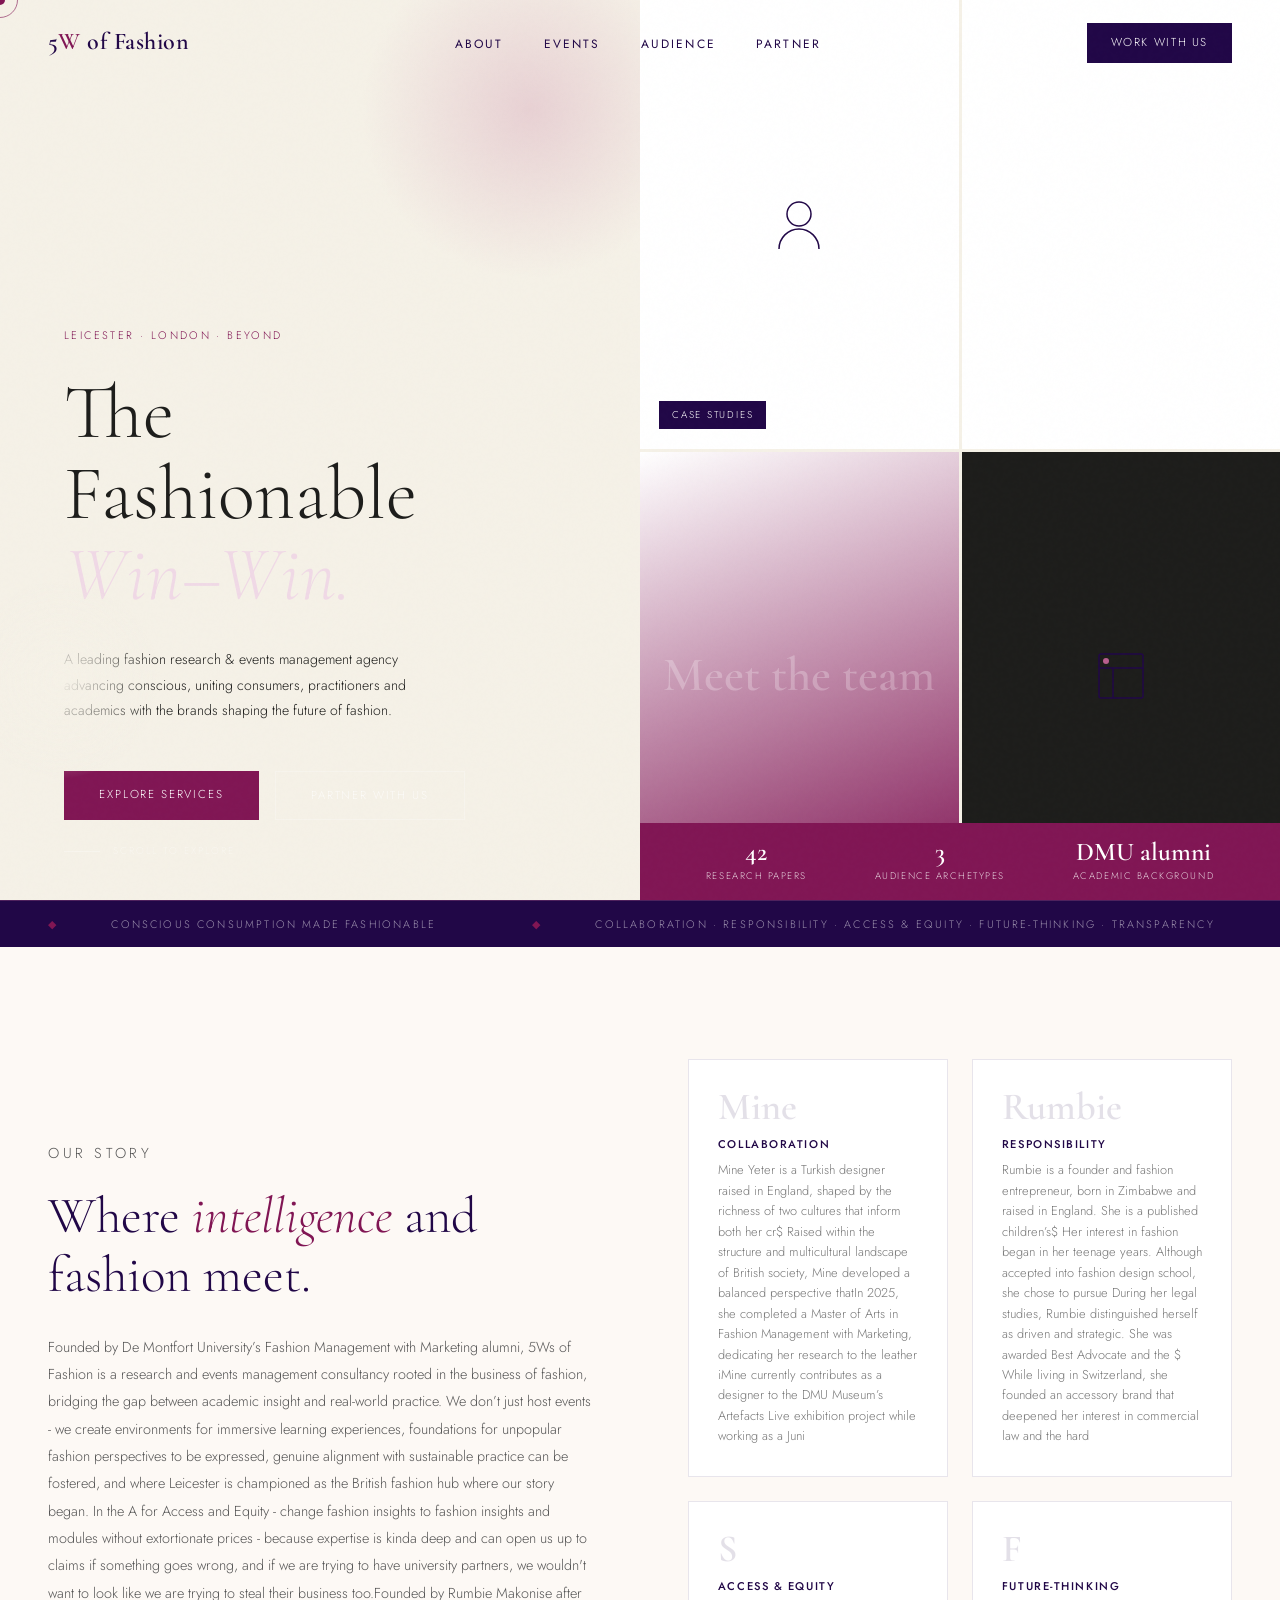
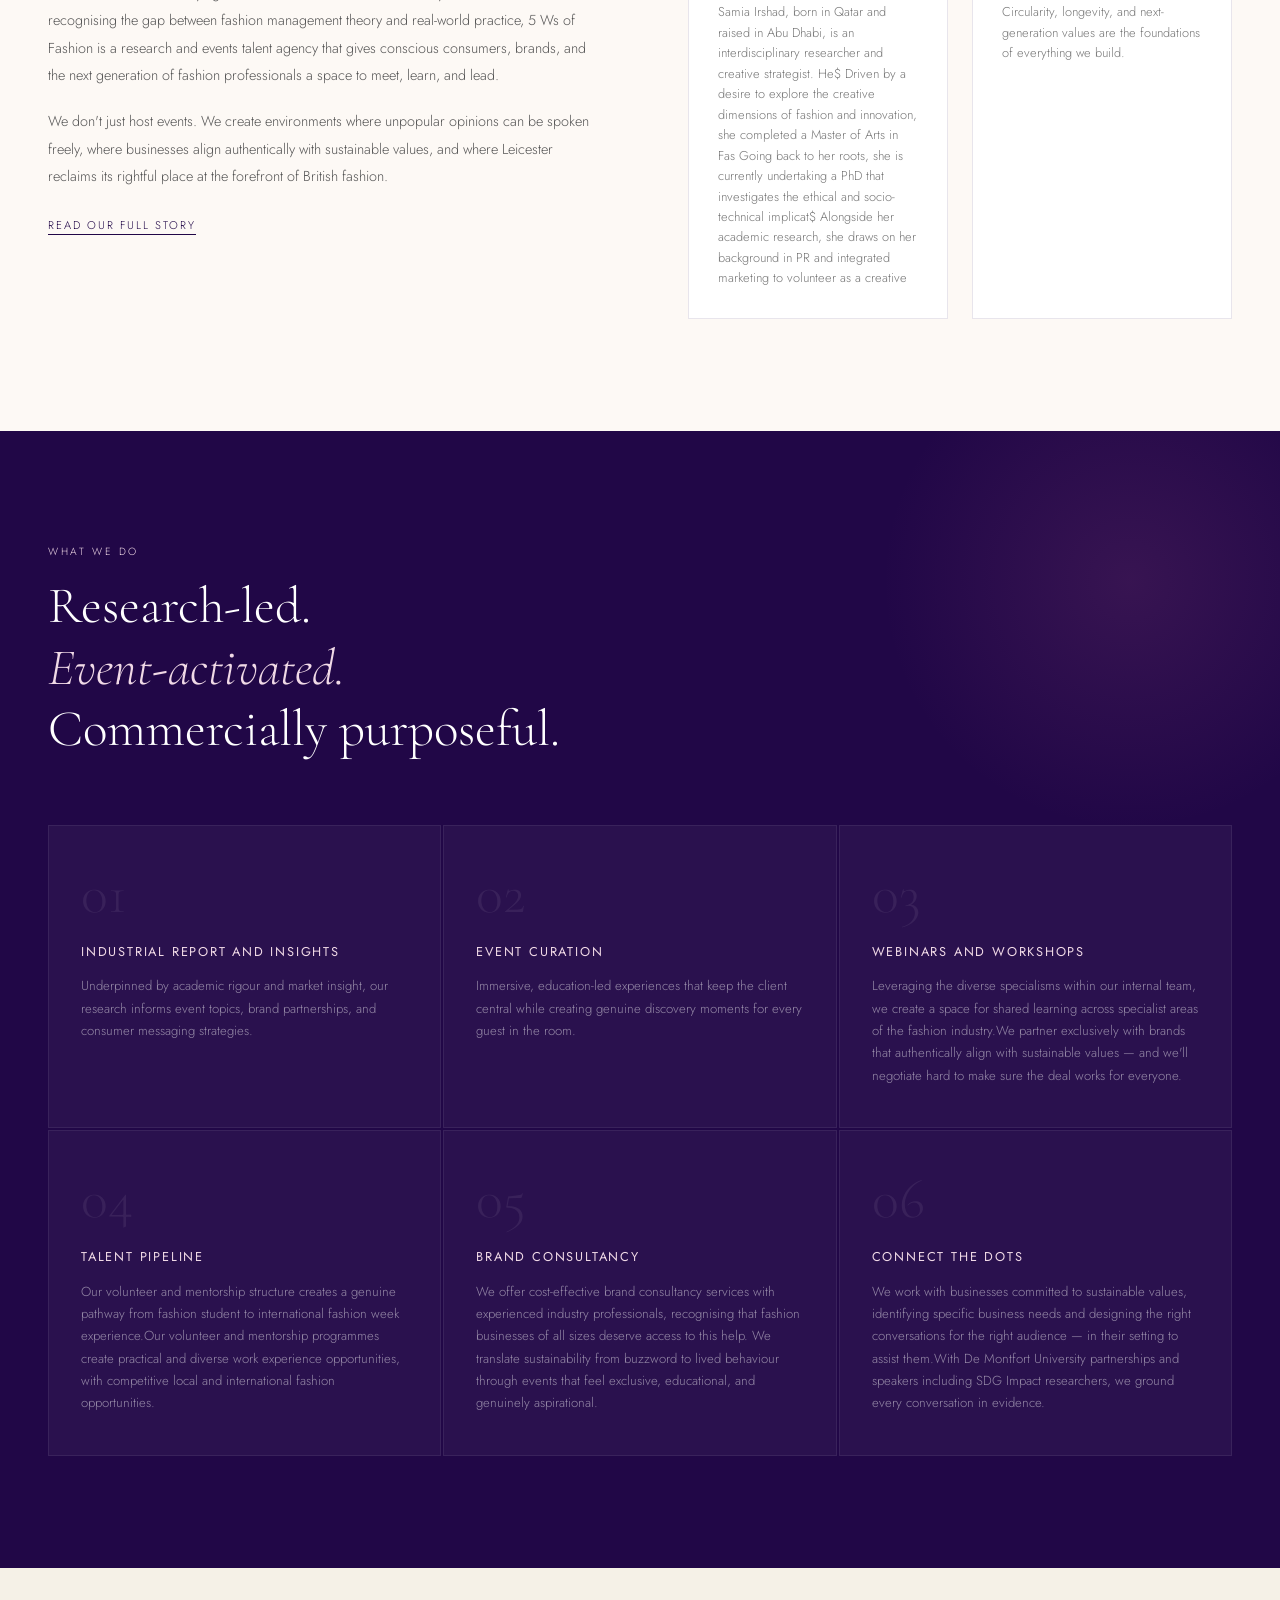
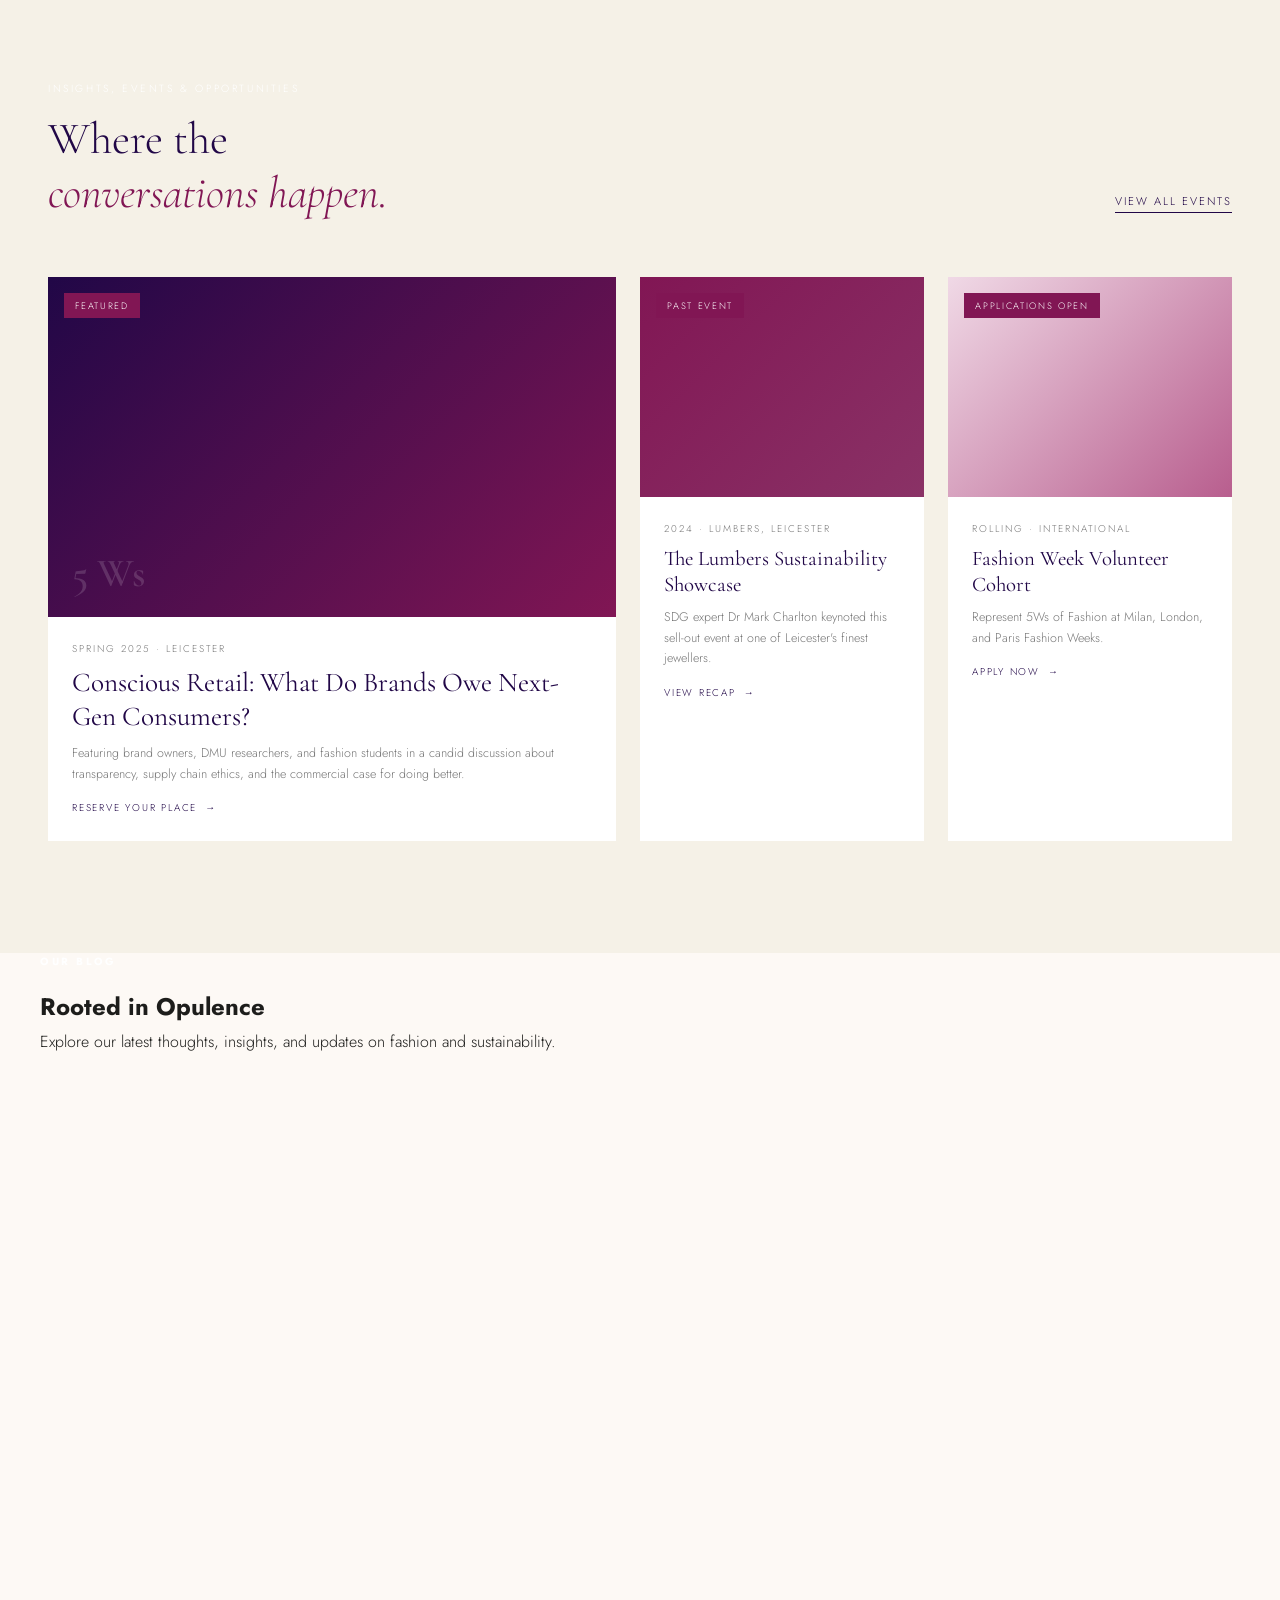
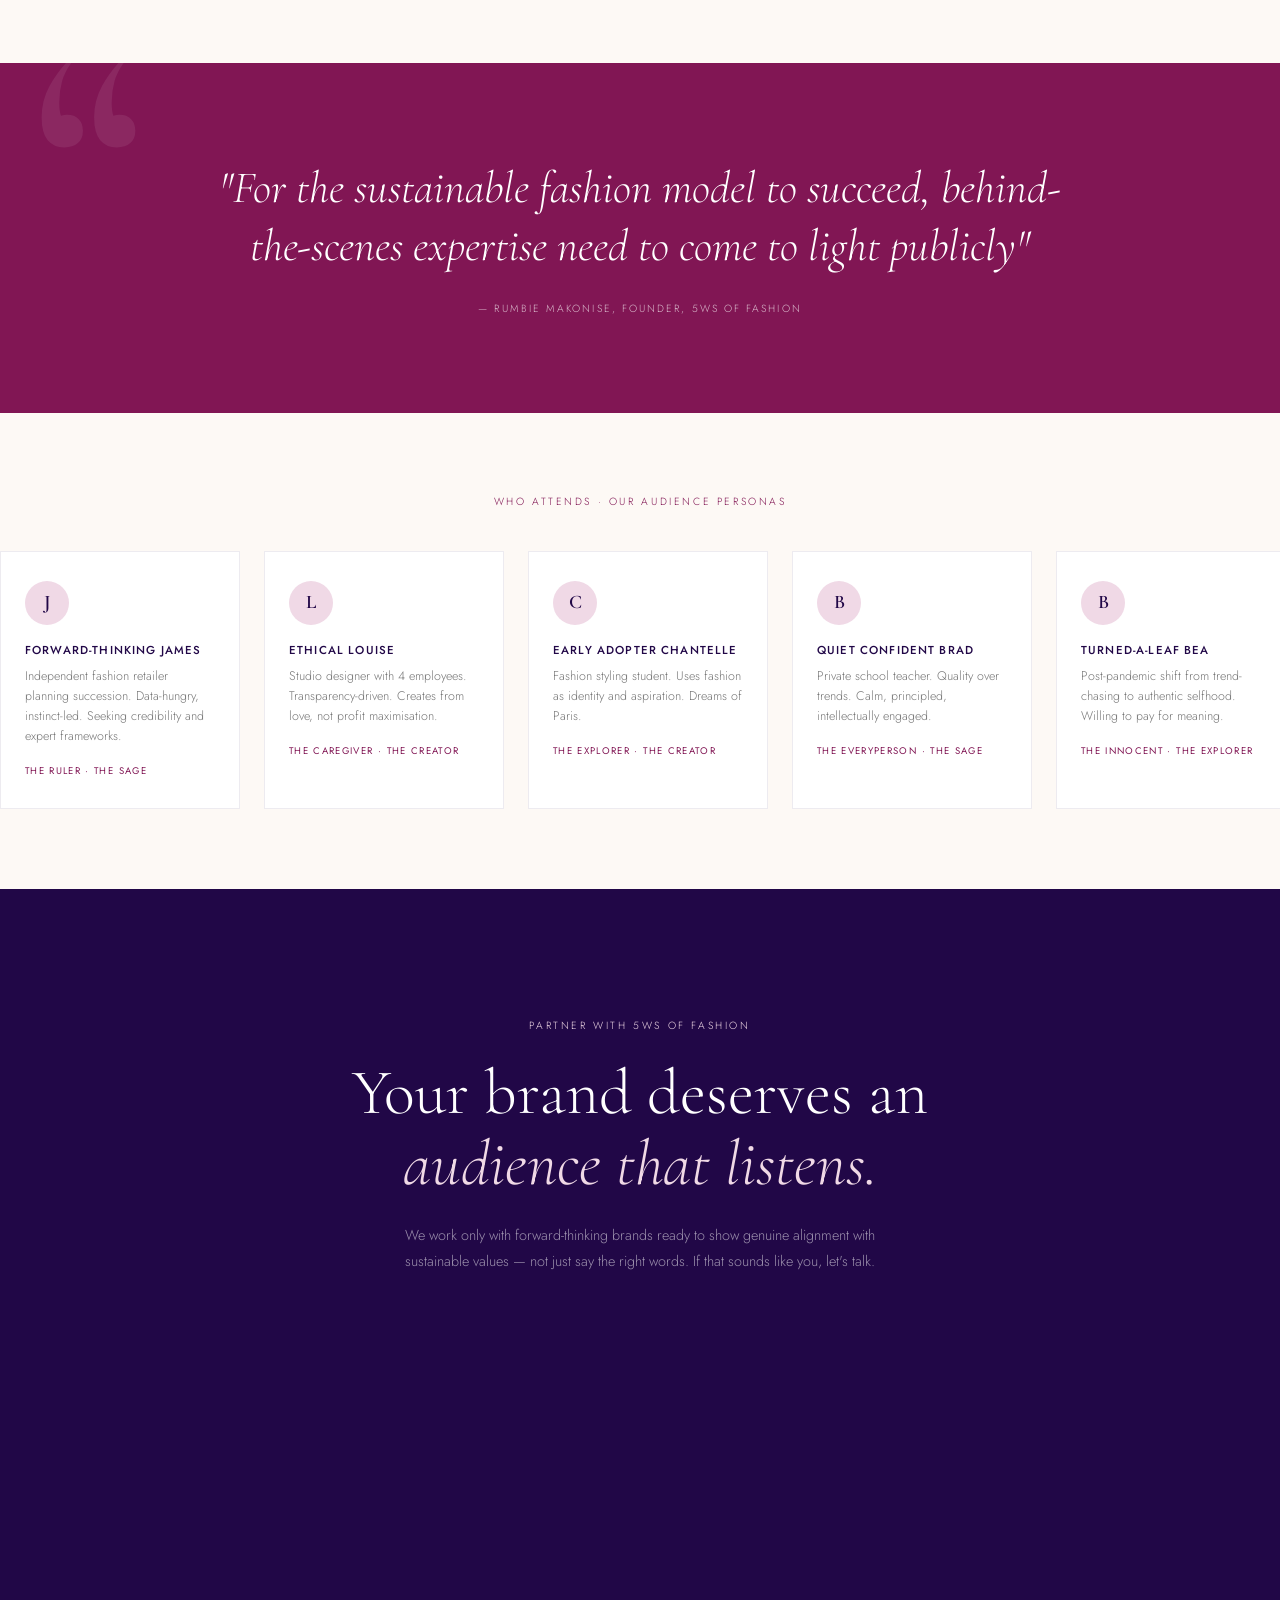
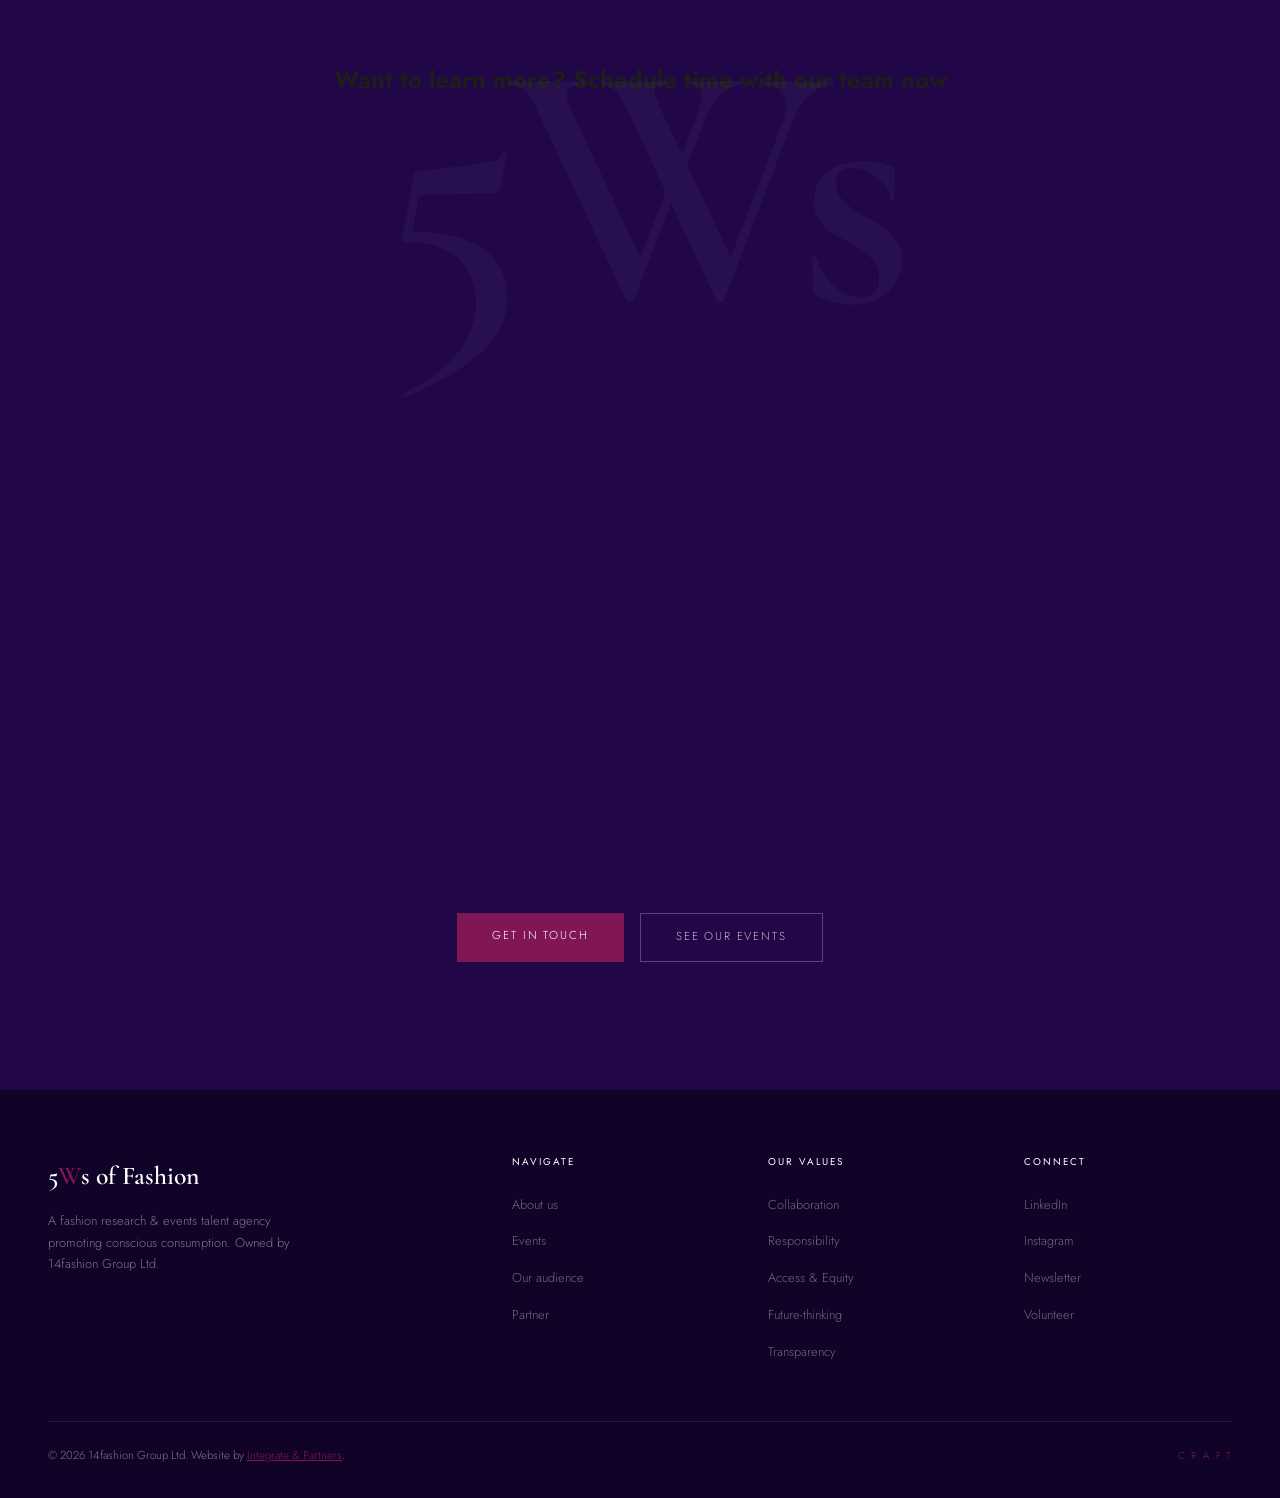
==== commit 772cce9d: "-tweaked: blog and quote order" ====
--- a/5ws_landing.html
+++ b/5ws_landing.html
@@ -157,7 +157,7 @@
     font-size: clamp(3.2rem, 6vw, 5.5rem);
     font-weight: 300;
     line-height: 1.05;
-    color: var(--white);
+    color: var(--charcoal);
     margin-bottom: 2rem;
     opacity: 0; animation: fadeUp 0.9s 0.5s var(--ease-out) forwards;
   }
@@ -167,7 +167,7 @@
   }
 
   .hero-desc {
-    font-size: 0.88rem; color: rgba(255,255,255,0.62);
+    font-size: 0.88rem; color: var(--charcoal);
     max-width: 360px; line-height: 1.8;
     margin-bottom: 3rem;
     opacity: 0; animation: fadeUp 0.9s 0.7s var(--ease-out) forwards;
@@ -550,7 +550,7 @@
     text-align: center; position: relative; overflow: hidden;
   }
   .cta-section::after {
-    content: '5W';
+    content: '5Ws';
     font-family: var(--font-display);
     font-size: 22rem; font-weight: 600;
     color: rgba(255,255,255,0.03);
@@ -665,7 +665,7 @@
     <h1 class="hero-headline">
       The<br>Fashionable<br><em>Win–Win.</em>
     </h1>
-    <p class="hero-desc">A fashion research &amp; events agency uniting consumers, practitioners and academics around conscious consumption — and the brands brave enough to own it.</p>
+    <p class="hero-desc">A leading fashion research &amp; events management agency advancing conscious, uniting consumers, practitioners and academics with the brands shaping the future of fashion.</p>
     <div class="hero-btns">
       <a href="#events" class="btn-primary">Explore Services</a>
       <a href="#partner" class="btn-ghost">Partner With Us</a>
@@ -677,25 +677,25 @@
   </div>
 
   <div class="hero-right">
-    <!-- Editorial photo grid — real imagery from 5W events represented as styled placeholders -->
+    <!-- Editorial photo grid — real imagery from 5Ws events represented as styled placeholders -->
     <div class="hero-photo" style="grid-column:1; grid-row:1;">
-      <div style="width:100%;height:100%;background:linear-gradient(160deg,#e8d5e0 0%,#c9a0bc 100%);display:flex;align-items:center;justify-content:center;">
+      <div style="width:100%;height:100%;background:linear-gradient(160deg,var(--white) 0%,var(--white) 100%);display:flex;align-items:center;justify-content:center;">
         <svg width="60" height="60" viewBox="0 0 60 60" fill="none" xmlns="http://www.w3.org/2000/svg"><circle cx="30" cy="20" r="12" stroke="#210747" stroke-width="1.5"/><path d="M10 55c0-11.046 8.954-20 20-20s20 8.954 20 20" stroke="#210747" stroke-width="1.5"/></svg>
       </div>
       <div class="hero-photo-tag">Case Studies</div>
     </div>
     <div class="hero-photo" style="grid-column:2; grid-row:1;">
-      <div style="width:100%;height:100%;background:linear-gradient(160deg,#210747 0%,#3d1370 100%);display:flex;align-items:center;justify-content:center;">
+      <div style="width:100%;height:100%;background:linear-gradient(160deg,var(--white) 0%, var(--white) 100%);display:flex;align-items:center;justify-content:center;">
         <p style="font-family:'Cormorant Garamond',serif;font-size:1.4rem;color:rgba(255,255,255,0.4);text-align:center;padding:1rem;font-style:italic;line-height:1.4;">"Research-led.<br>Principle-driven."</p>
       </div>
     </div>
     <div class="hero-photo" style="grid-column:1; grid-row:2;">
-      <div style="width:100%;height:100%;background:linear-gradient(160deg,#b85e8e 0%,#8a3266 100%);display:flex;align-items:center;justify-content:center;">
+      <div style="width:100%;height:100%;background:linear-gradient(160deg,var(--white) 0%, var(--pink) 100%);display:flex;align-items:center;justify-content:center;">
         <p style="font-family:'Cormorant Garamond',serif;font-size:3rem;color:rgba(255,255,255,0.25);font-weight:600;">Meet the team</p>
       </div>
     </div>
     <div class="hero-photo" style="grid-column:2; grid-row:2;">
-      <div style="width:100%;height:100%;background:linear-gradient(160deg,#f0d9e6 0%,#e8bfd3 100%);display:flex;align-items:center;justify-content:center;">
+      <div style="width:100%;height:100%;background:linear-gradient(160deg,var(--charcoal) 0%,var(--charcoal) 100%);display:flex;align-items:center;justify-content:center;">
         <svg width="60" height="60" viewBox="0 0 60 60" fill="none" xmlns="http://www.w3.org/2000/svg"><rect x="8" y="8" width="44" height="44" rx="2" stroke="#210747" stroke-width="1.5"/><path d="M8 22h44M22 22v30" stroke="#210747" stroke-width="1.5"/><circle cx="15" cy="15" r="3" fill="#b85e8e"/></svg>
       </div>
       <div class="hero-photo-tag">Events Agency</div>
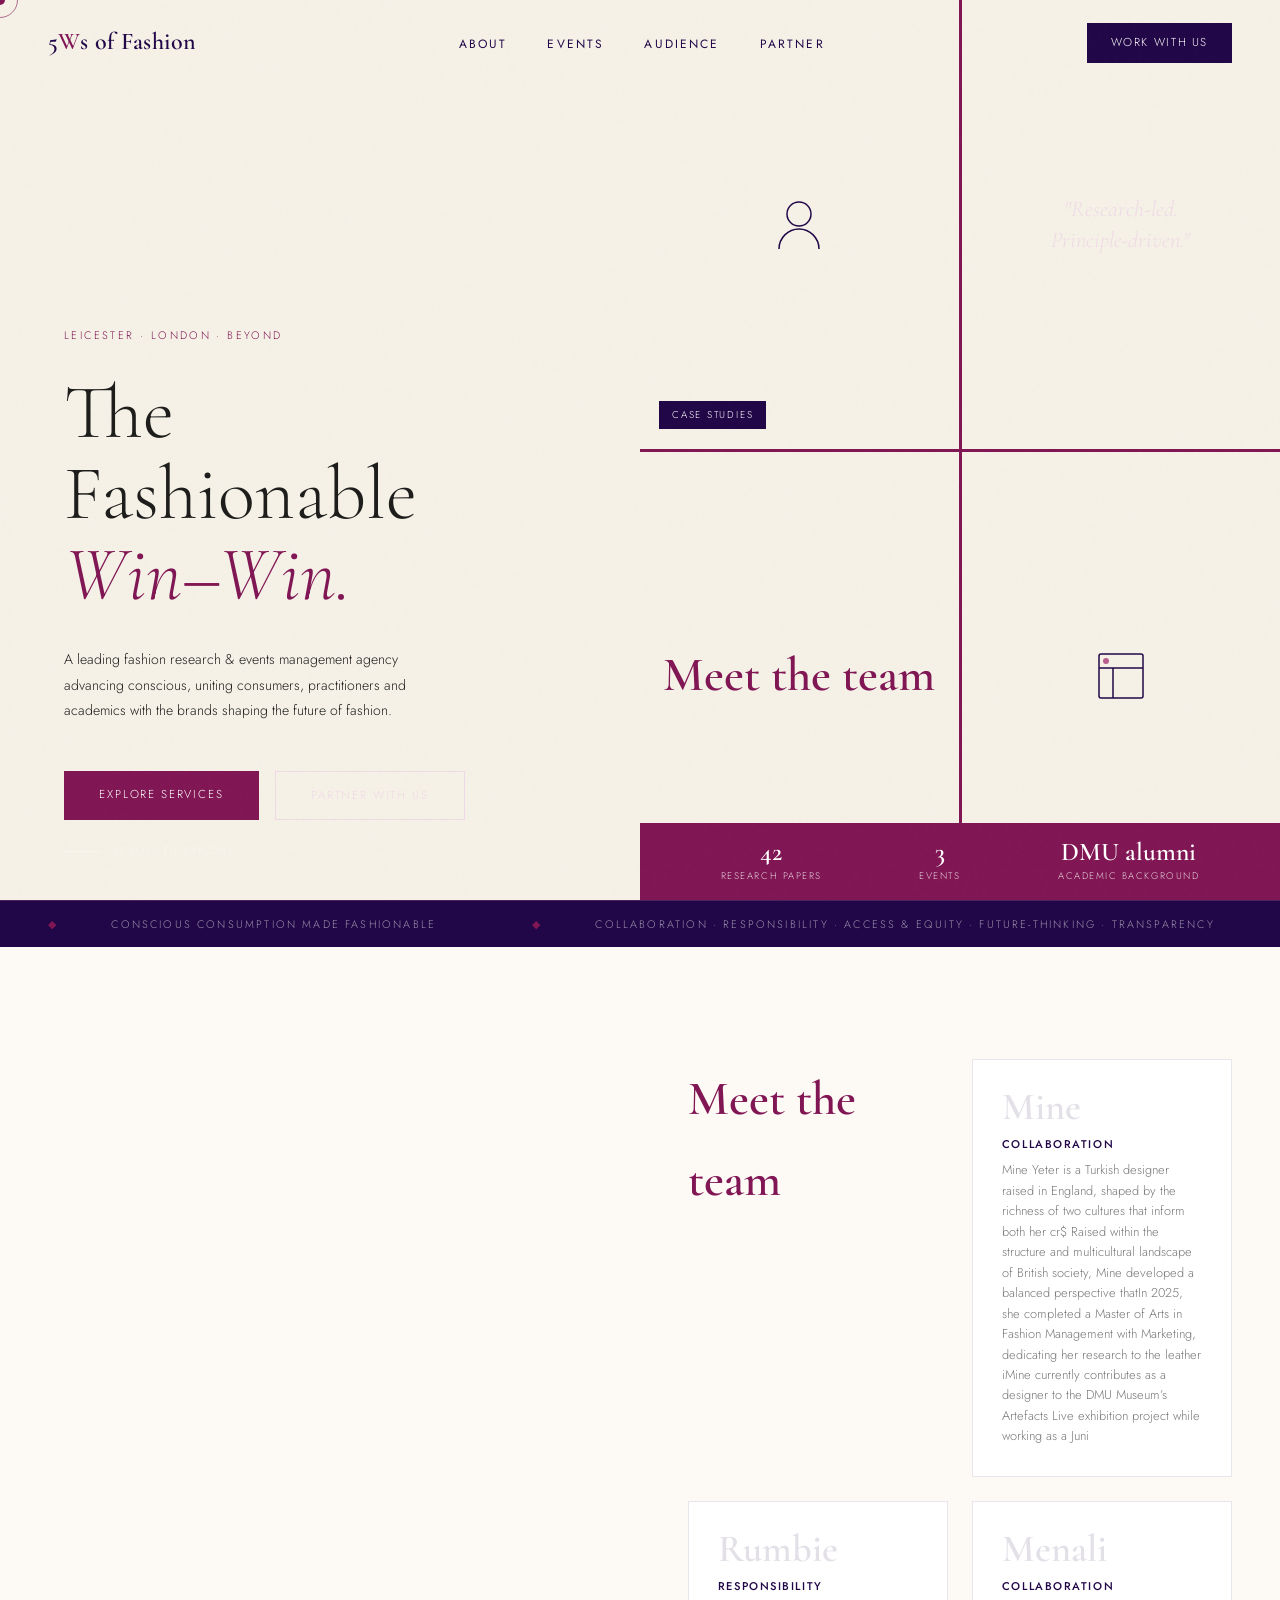
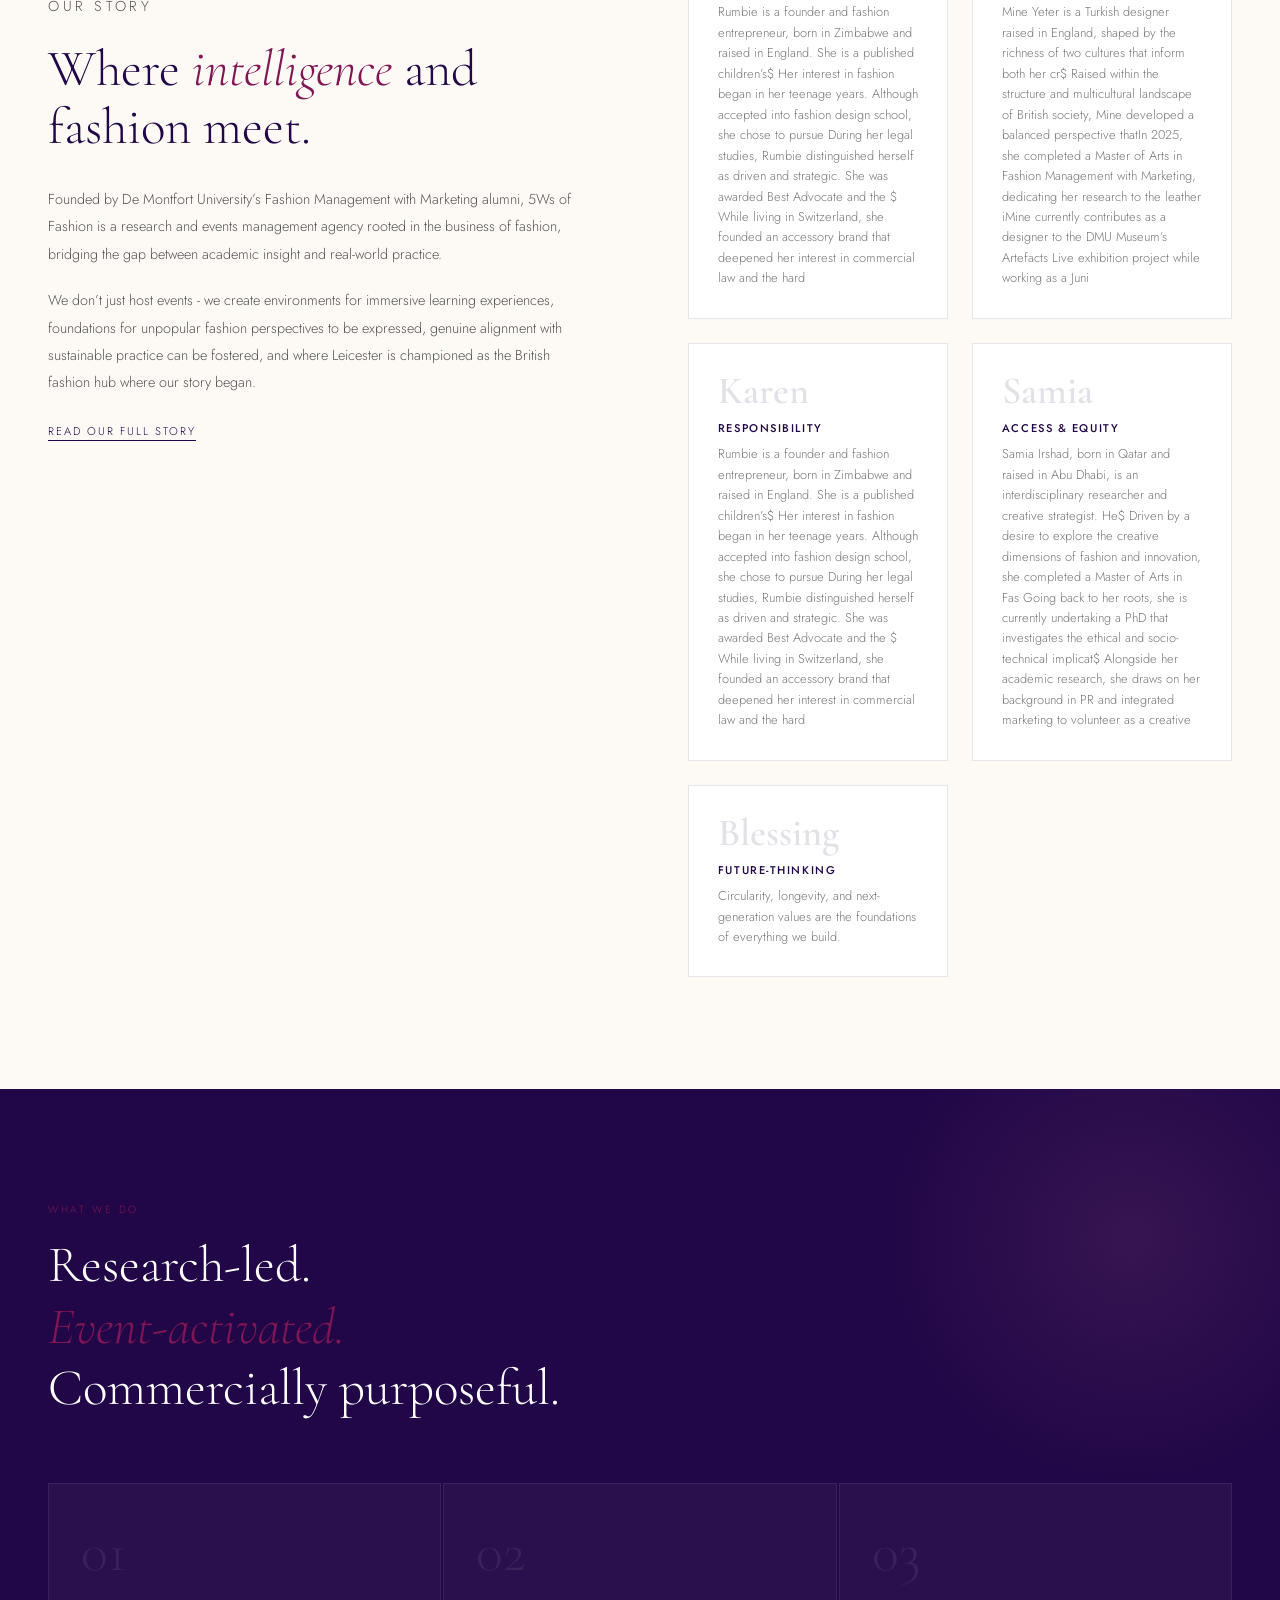
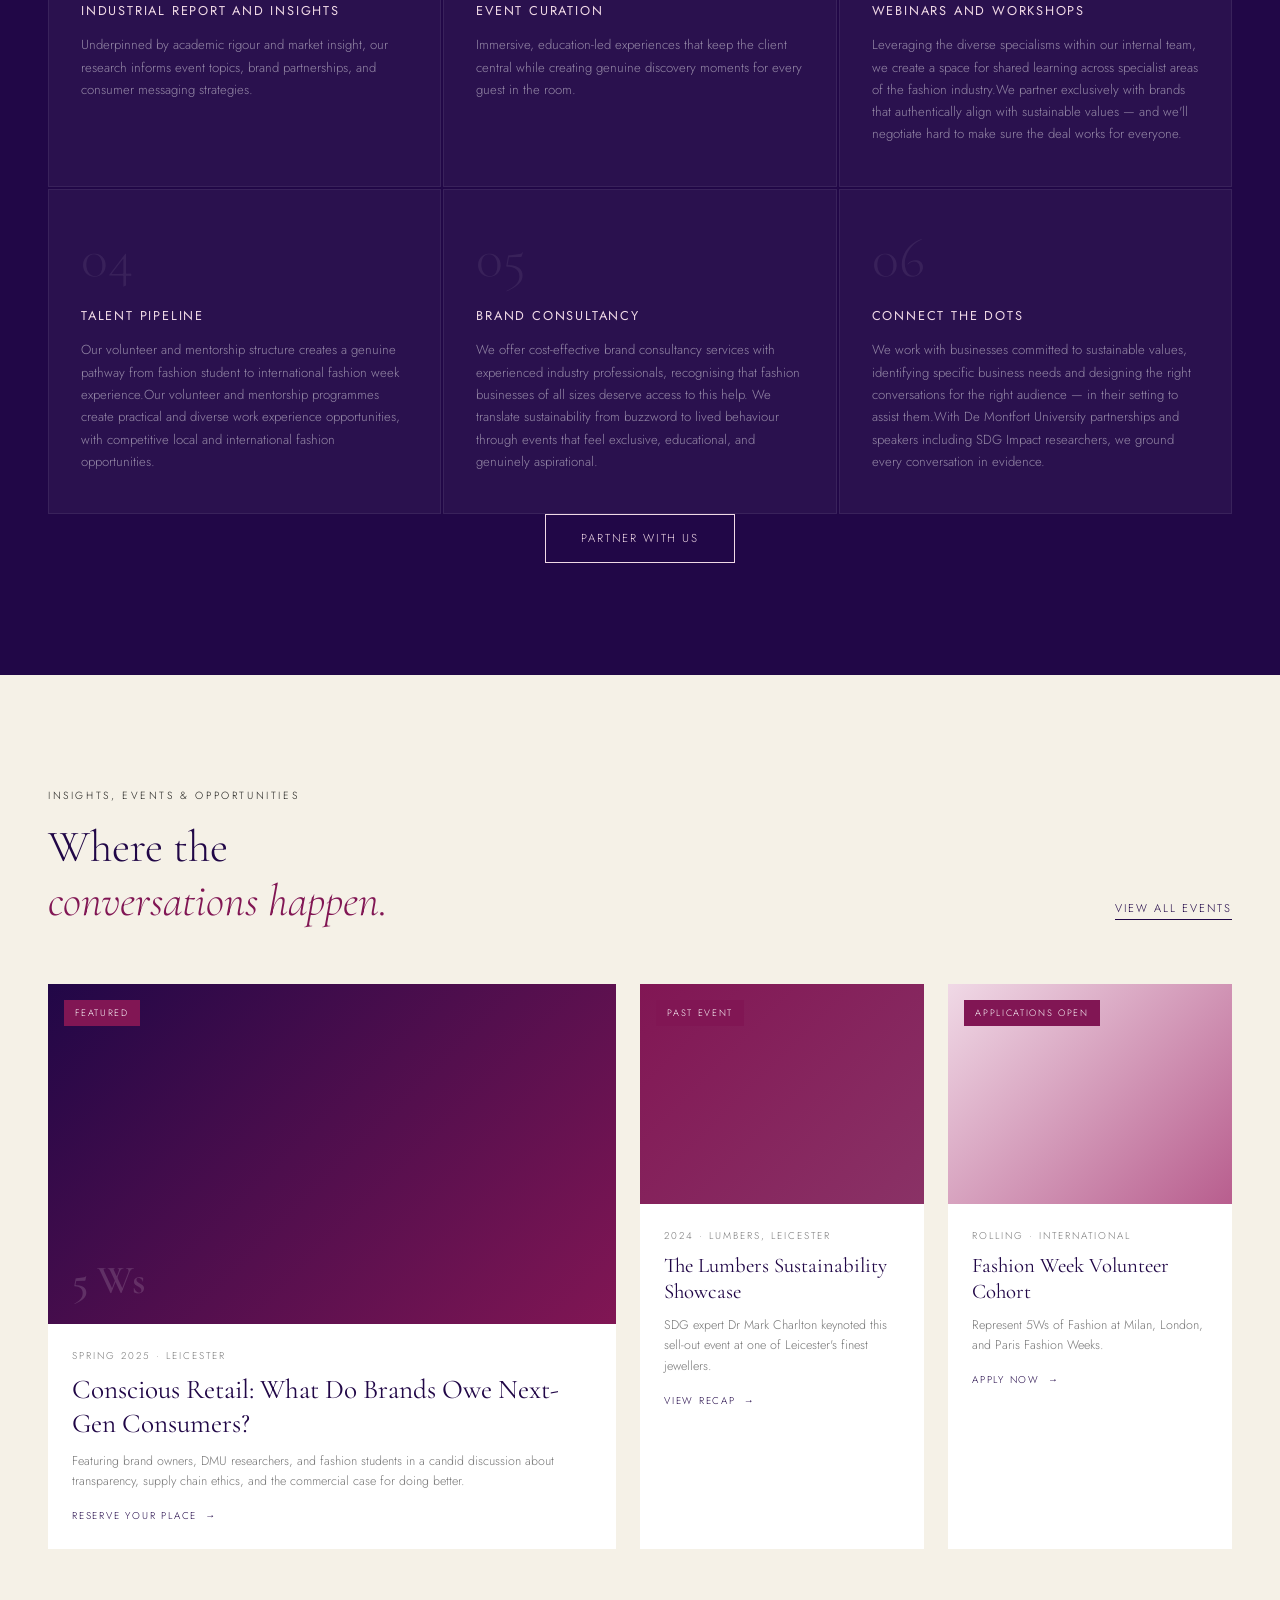
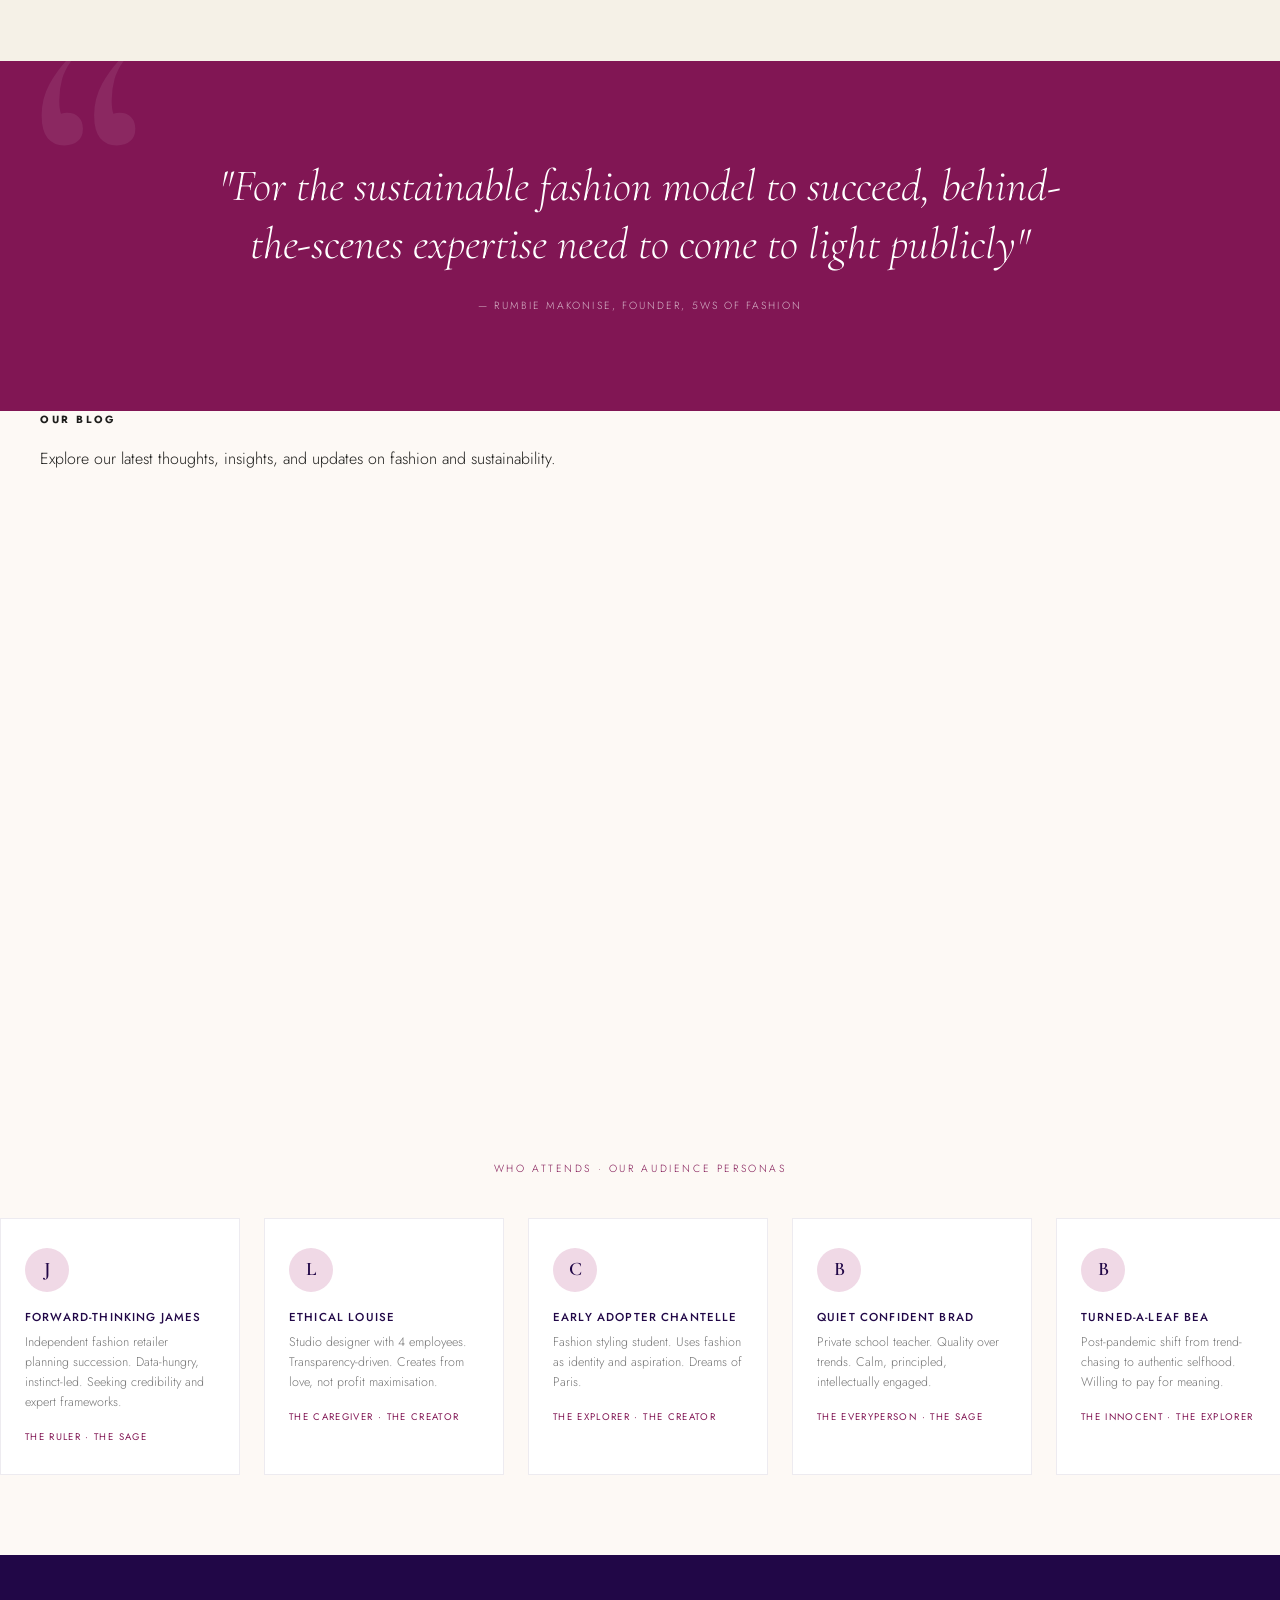
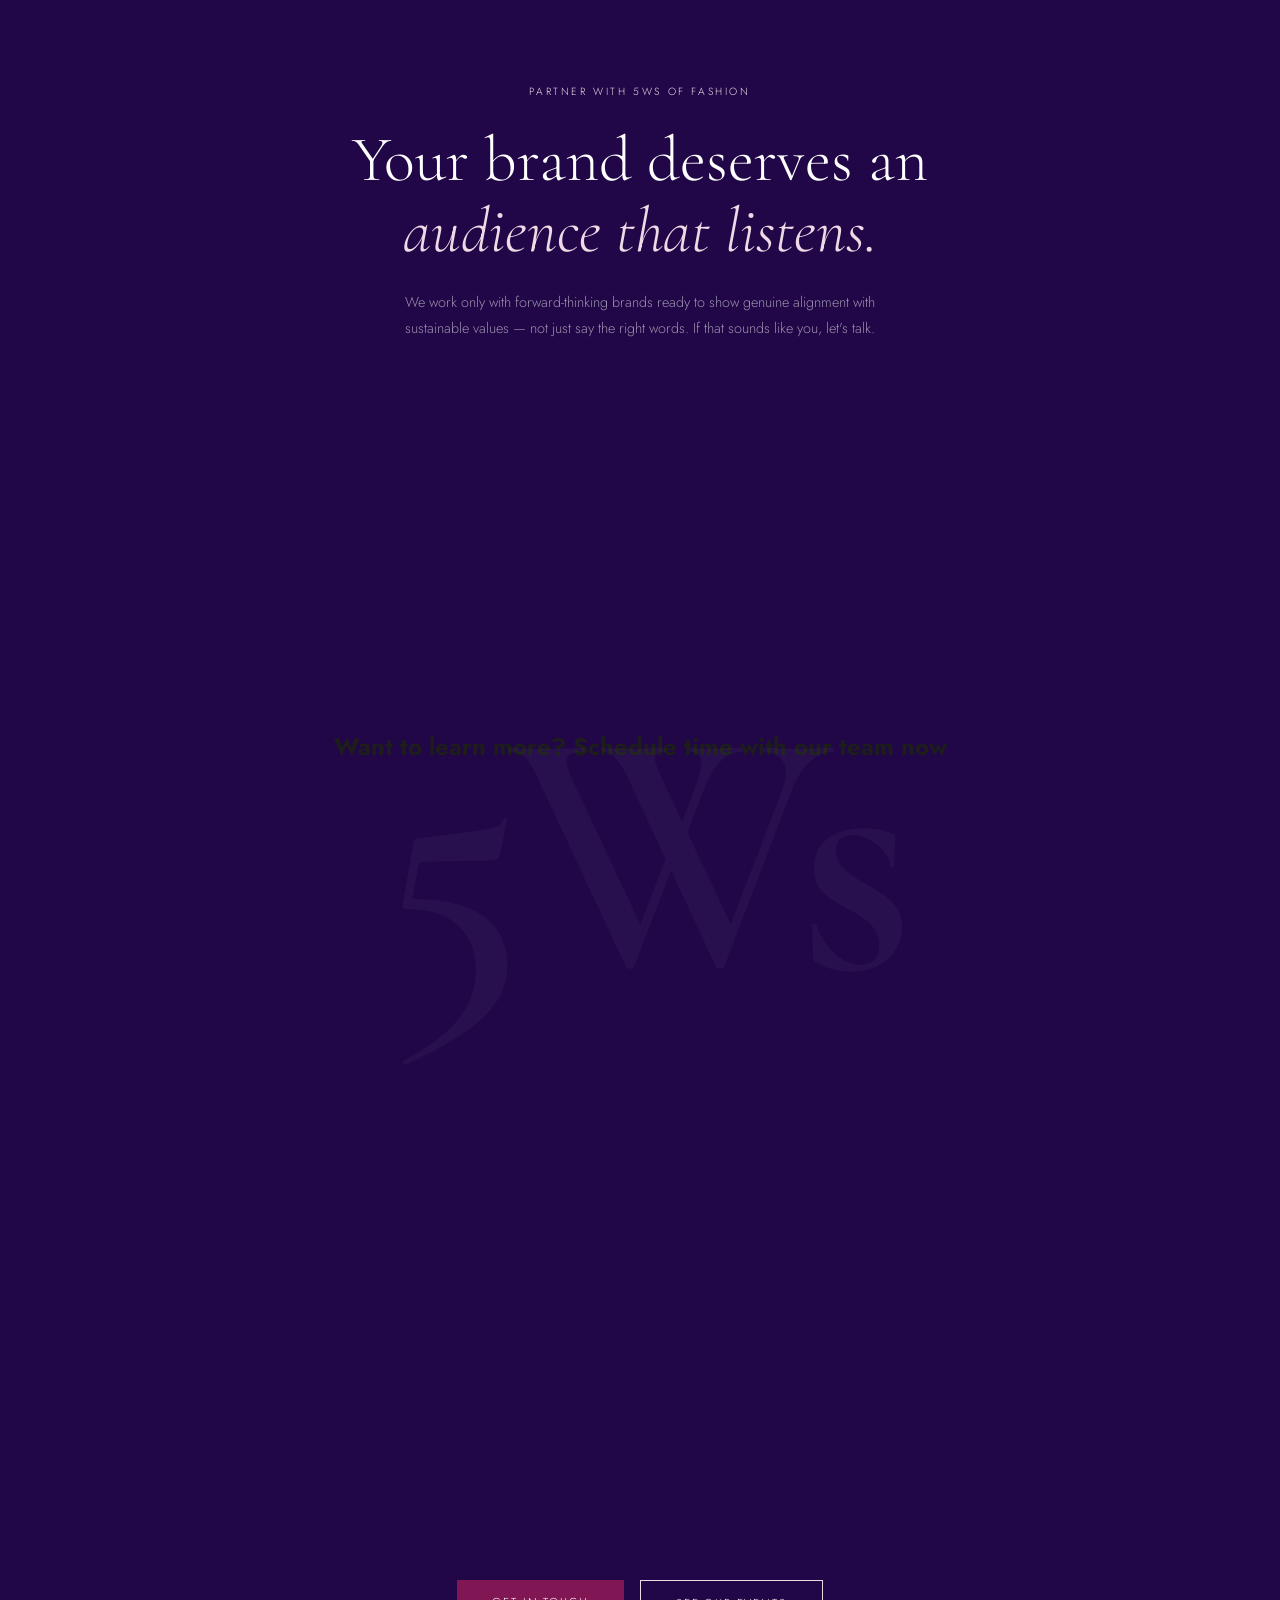
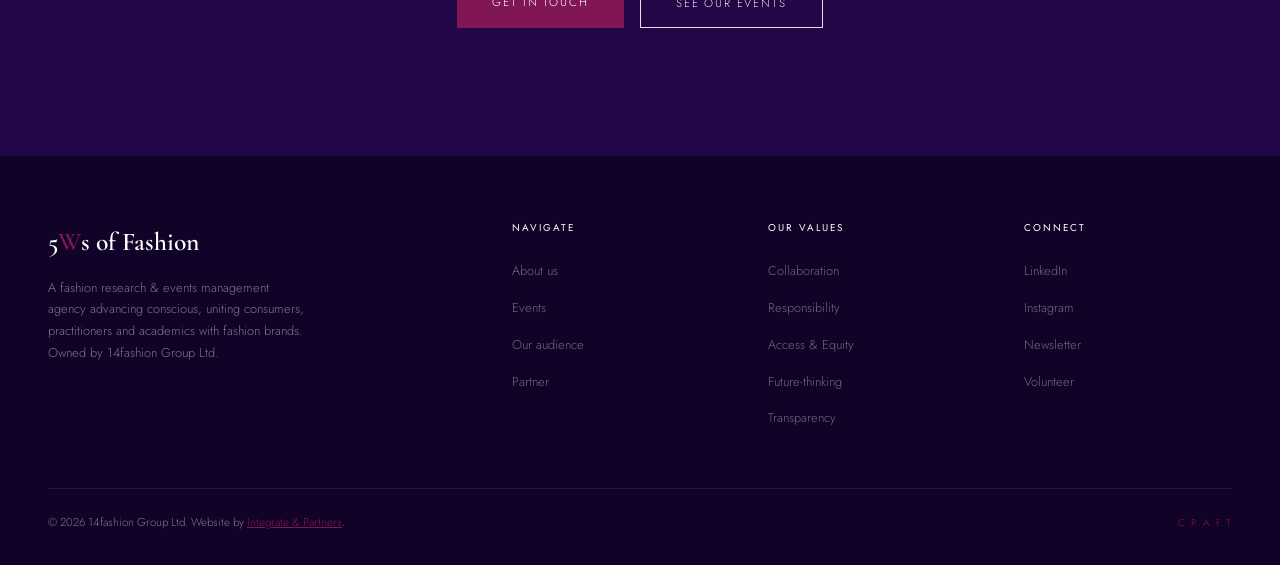
==== commit 7a4d59eb: "-tweaked: text" ====
--- a/5ws_landing.html
+++ b/5ws_landing.html
@@ -131,20 +131,20 @@
     position: relative;
     overflow: hidden;
   }
-  .hero-left::before {
+  /*.hero-left::before {
     content: '';
     position: absolute; top: -60px; right: -60px;
     width: 340px; height: 340px; border-radius: 50%;
-    background: radial-gradient(circle, rgba(184,94,142,0.22) 0%, transparent 70%);
+    background: rgba(184,94,142,0.22);
     pointer-events: none;
   }
   .hero-left::after {
     content: '';
     position: absolute; bottom: 120px; left: -40px;
     width: 200px; height: 200px; border-radius: 50%;
-    background: radial-gradient(circle, var(--cream) 0%, transparent 70%);
+    background: var(--cream);
     pointer-events: none;
-  }
+  }*/
 
   .hero-tag {
     font-size: 0.68rem; letter-spacing: 0.22em; text-transform: uppercase;
@@ -162,7 +162,7 @@
     opacity: 0; animation: fadeUp 0.9s 0.5s var(--ease-out) forwards;
   }
   .hero-headline em {
-    font-style: italic; color: var(--blush);
+    font-style: italic; color: var(--pink);
     display: block;
   }
 
@@ -187,14 +187,14 @@
   }
   .btn-primary:hover { background: #a0427a; transform: translateY(-2px); }
   .btn-ghost {
-    background: transparent; color: rgba(255,255,255,0.7);
+    background: transparent; color: var(--blush);
     padding: 0.85rem 2.2rem;
     font-size: 0.72rem; letter-spacing: 0.16em; text-transform: uppercase;
-    border: 1px solid rgba(255,255,255,0.25); cursor: none;
+    border: 1px solid var(--blush); cursor: none;
     transition: border-color 0.3s, color 0.3s;
     text-decoration: none; display: inline-block;
   }
-  .btn-ghost:hover { border-color: var(--pink); color: var(--white); }
+  .btn-ghost:hover { border-color: var(--pink); color: var(--pink); }
 
   .hero-scroll-hint {
     position: absolute; bottom: 2.5rem; left: 4rem;
@@ -219,7 +219,7 @@
 
   /* Hero right — editorial photo collage */
   .hero-right {
-    background: var(--cream);
+    background: var(--pink);
     position: relative;
     overflow: hidden;
     display: grid;
@@ -291,7 +291,7 @@
 
   .section-label {
     font-size: 0.65rem; letter-spacing: 0.25em; text-transform: uppercase;
-    color: var(--white); margin-bottom: 1rem;
+    color: var(--charcoal); margin-bottom: 1rem;
   }
 
   .about-grid {
@@ -367,7 +367,7 @@
     pointer-events: none;
   }
   .dark-inner { max-width: 1200px; margin: 0 auto; }
-  .dark-section .section-label { color: var(--blush); }
+  .dark-section .section-label { color: var(--pink); }
 
   .dark-section h2 {
     font-family: var(--font-display);
@@ -375,7 +375,7 @@
     font-weight: 300; color: var(--white);
     margin-bottom: 4rem; max-width: 600px; line-height: 1.2;
   }
-  .dark-section h2 em { font-style: italic; color: var(--blush); }
+  .dark-section h2 em { font-style: italic; color: var(--pink); }
 
   .services-grid {
     display: grid; grid-template-columns: repeat(3, 1fr); gap: 2px;
@@ -648,7 +648,7 @@
 
 <!-- ── NAV ──────────────────────────────────────────────── -->
 <nav id="nav">
-  <a href="#" class="nav-logo">5<span>W</span> of Fashion</a>
+  <a href="#" class="nav-logo">5<span>W</span>s of Fashion</a>
   <ul class="nav-links">
     <li><a href="#about">About</a></li>
     <li><a href="#events">Events</a></li>
@@ -679,23 +679,23 @@
   <div class="hero-right">
     <!-- Editorial photo grid — real imagery from 5Ws events represented as styled placeholders -->
     <div class="hero-photo" style="grid-column:1; grid-row:1;">
-      <div style="width:100%;height:100%;background:linear-gradient(160deg,var(--white) 0%,var(--white) 100%);display:flex;align-items:center;justify-content:center;">
+      <div style="width:100%;height:100%;background:linear-gradient(160deg,var(--cream) 0%,var(--cream) 100%);display:flex;align-items:center;justify-content:center;">
         <svg width="60" height="60" viewBox="0 0 60 60" fill="none" xmlns="http://www.w3.org/2000/svg"><circle cx="30" cy="20" r="12" stroke="#210747" stroke-width="1.5"/><path d="M10 55c0-11.046 8.954-20 20-20s20 8.954 20 20" stroke="#210747" stroke-width="1.5"/></svg>
       </div>
       <div class="hero-photo-tag">Case Studies</div>
     </div>
     <div class="hero-photo" style="grid-column:2; grid-row:1;">
-      <div style="width:100%;height:100%;background:linear-gradient(160deg,var(--white) 0%, var(--white) 100%);display:flex;align-items:center;justify-content:center;">
-        <p style="font-family:'Cormorant Garamond',serif;font-size:1.4rem;color:rgba(255,255,255,0.4);text-align:center;padding:1rem;font-style:italic;line-height:1.4;">"Research-led.<br>Principle-driven."</p>
+      <div style="width:100%;height:100%;background:linear-gradient(160deg,var(--cream) 0%, var(--cream) 100%);display:flex;align-items:center;justify-content:center;">
+        <p style="font-family:'Cormorant Garamond',serif;font-size:1.4rem;color:var(--blush);text-align:center;padding:1rem;font-style:italic;line-height:1.4;">"Research-led.<br>Principle-driven."</p>
       </div>
     </div>
     <div class="hero-photo" style="grid-column:1; grid-row:2;">
-      <div style="width:100%;height:100%;background:linear-gradient(160deg,var(--white) 0%, var(--pink) 100%);display:flex;align-items:center;justify-content:center;">
-        <p style="font-family:'Cormorant Garamond',serif;font-size:3rem;color:rgba(255,255,255,0.25);font-weight:600;">Meet the team</p>
+      <div style="width:100%;height:100%;background:linear-gradient(160deg,var(--cream) 0%, var(--cream) 100%);display:flex;align-items:center;justify-content:center;">
+        <p style="font-family:'Cormorant Garamond',serif;font-size:3rem;color: var(--pink);font-weight:600;">Meet the team</p>
       </div>
     </div>
     <div class="hero-photo" style="grid-column:2; grid-row:2;">
-      <div style="width:100%;height:100%;background:linear-gradient(160deg,var(--charcoal) 0%,var(--charcoal) 100%);display:flex;align-items:center;justify-content:center;">
+      <div style="width:100%;height:100%;background:linear-gradient(160deg,var(--cream) 0%,var(--cream) 100%);display:flex;align-items:center;justify-content:center;">
         <svg width="60" height="60" viewBox="0 0 60 60" fill="none" xmlns="http://www.w3.org/2000/svg"><rect x="8" y="8" width="44" height="44" rx="2" stroke="#210747" stroke-width="1.5"/><path d="M8 22h44M22 22v30" stroke="#210747" stroke-width="1.5"/><circle cx="15" cy="15" r="3" fill="#b85e8e"/></svg>
       </div>
       <div class="hero-photo-tag">Events Agency</div>
@@ -709,7 +709,7 @@
       </div>
       <div class="stat-item">
         <div class="stat-num">3</div>
-        <div class="stat-label">Audience archetypes</div>
+        <div class="stat-label">Events</div>
       </div>
       <div class="stat-item">
         <div class="stat-num">DMU alumni</div>
@@ -740,14 +740,13 @@
       <div class="about-text reveal">
         <p class="section-label">Our Story</p>
         <h2>Where <em>intelligence</em> and fashion meet.</h2>
-        <p>Founded by De Montfort University’s Fashion Management with Marketing alumni, 5Ws of Fashion is a research and events management consultancy rooted in the business of fashion, bridging the gap between academic insight and real-world practice.
-We don’t just host events - we create environments for immersive learning experiences, foundations for unpopular fashion perspectives to be expressed, genuine alignment with sustainable practice can be fostered, and where Leicester is championed as the British fashion hub where our story began.
-In the A for Access and Equity - change fashion insights to fashion insights and modules without extortionate prices - because expertise is kinda deep and can open us up to claims if something goes wrong, and if we are trying to have university partners, we wouldn't want to look like we are trying to steal their business too.Founded by Rumbie Makonise after recognising the gap between fashion management theory and real-world practice, 5 Ws of Fashion is a research and events talent agency that gives conscious consumers, brands, and the next generation of fashion professionals a space to meet, learn, and lead.</p>
-        <p>We don't just host events. We create environments where unpopular opinions can be spoken freely, where businesses align authentically with sustainable values, and where Leicester reclaims its rightful place at the forefront of British fashion.</p>
-        <a href="#" class="about-link">Read our full story</a>
+        <p>Founded by De Montfort University’s Fashion Management with Marketing alumni, 5Ws of Fashion is a research and events management agency rooted in the business of fashion, bridging the gap between academic insight and real-world practice.
+        </p><p>We don’t just host events - we create environments for immersive learning experiences, foundations for unpopular fashion perspectives to be expressed, genuine alignment with sustainable practice can be fostered, and where Leicester is championed as the British fashion hub where our story began.</p>
+        <a href="#blog" class="about-link">Read our full story</a>
       </div>
 
       <div class="craft-pillars reveal">
+        <p style="font-family:'Cormorant Garamond',serif;font-size:3rem;color: var(--pink);font-weight:600;">Meet the team</p>
         <div class="craft-pill">
           <div class="craft-letter">Mine</div>
           <div class="craft-title">Collaboration</div>
@@ -764,7 +763,22 @@
 </div>
         </div>
         <div class="craft-pill">
-          <div class="craft-letter">S</div>
+          <div class="craft-letter">Menali</div>
+          <div class="craft-title">Collaboration</div>
+          <div class="craft-desc">Mine Yeter is a Turkish designer raised in England, shaped by the richness of two cultures that inform both her cr$
+Raised within the structure and multicultural landscape of British society, Mine developed a balanced perspective thatIn 2025, she completed a Master of Arts in Fashion Management with Marketing, dedicating her research to the leather iMine currently contributes as a designer to the DMU Museum’s Artefacts Live exhibition project while working as a Juni
+</div>
+        </div>
+        <div class="craft-pill">
+          <div class="craft-letter">Karen</div>
+          <div class="craft-title">Responsibility</div>
+          <div class="craft-desc">Rumbie is a founder and fashion entrepreneur, born in Zimbabwe and raised in England. She is a published children’s$
+Her interest in fashion began in her teenage years. Although accepted into fashion design school, she chose to pursue During her legal studies, Rumbie distinguished herself as driven and strategic. She was awarded Best Advocate and the $
+While living in Switzerland, she founded an accessory brand that deepened her interest in commercial law and the hard 
+</div>
+        </div>
+        <div class="craft-pill">
+          <div class="craft-letter">Samia</div>
           <div class="craft-title">Access &amp; Equity</div>
           <div class="craft-desc">Samia Irshad, born in Qatar and raised in Abu Dhabi, is an interdisciplinary researcher and creative strategist. He$
 Driven by a desire to explore the creative dimensions of fashion and innovation, she completed a Master of Arts in Fas Going back to her roots, she is currently undertaking a PhD that investigates the ethical and socio-technical implicat$
@@ -772,7 +786,7 @@
 </div>
         </div>
         <div class="craft-pill">
-          <div class="craft-letter">F</div>
+          <div class="craft-letter">Blessing</div>
           <div class="craft-title">Future-thinking</div>
           <div class="craft-desc">Circularity, longevity, and next-generation values are the foundations of everything we build.</div>
         </div>
@@ -818,6 +832,9 @@
         <div class="service-title">Connect the Dots</div>
         <div class="service-desc">We work with businesses committed to sustainable values, identifying specific business needs and designing the right conversations for the right audience — in their setting to assist them.With De Montfort University partnerships and speakers including SDG Impact researchers, we ground every conversation in evidence.</div>
       </div>
+    </div>
+    <div class="cta-btns reveal">
+      <a href="#partner" class="btn-ghost">Partner With Us</a>
     </div>
   </div>
 </section>
@@ -878,11 +895,16 @@
   </div>
 </section>
 
+<!-- ── QUOTE ─────────────────────────────────────────────── -->
+<section class="quote-section">
+  <p class="quote-text">"For the sustainable fashion model to succeed, behind-the-scenes expertise need to come to light publicly"</p>
+  <p class="quote-attr">— Rumbie Makonise, Founder, 5Ws of Fashion</p>
+</section>
+
 <!-- ── BLOG SECTION ───────────────────────────────────────── -->
 <section class="blog-section" id="blog">
   <div class="section-inner">
     <h2 class="section-label">Our Blog</h2>
-    <h2>Rooted in Opulence</h2>
     <p>Explore our latest thoughts, insights, and updates on fashion and sustainability.</p>
     <iframe 
       src="https://rootedinopulence.wordpress.com" 
@@ -890,12 +912,6 @@
       title="Rooted in Opulence Blog">
     </iframe>
   </div>
-</section>
-
-<!-- ── QUOTE ─────────────────────────────────────────────── -->
-<section class="quote-section">
-  <p class="quote-text">"For the sustainable fashion model to succeed, behind-the-scenes expertise need to come to light publicly"</p>
-  <p class="quote-attr">— Rumbie Makonise, Founder, 5Ws of Fashion</p>
 </section>
 
 <!-- ── AUDIENCE PERSONAS ──────────────────────────────────── -->
@@ -1001,7 +1017,7 @@
     <div class="footer-grid">
       <div>
         <div class="footer-brand-name">5<span>W</span>s of Fashion</div>
-        <p class="footer-tagline">A fashion research &amp; events talent agency promoting conscious consumption. Owned by 14fashion Group Ltd.</p>
+        <p class="footer-tagline">A fashion research &amp; events management agency advancing conscious, uniting consumers, practitioners and academics with fashion brands. Owned by 14fashion Group Ltd.</p>
       </div>
       <div class="footer-col">
         <h4>Navigate</h4>
